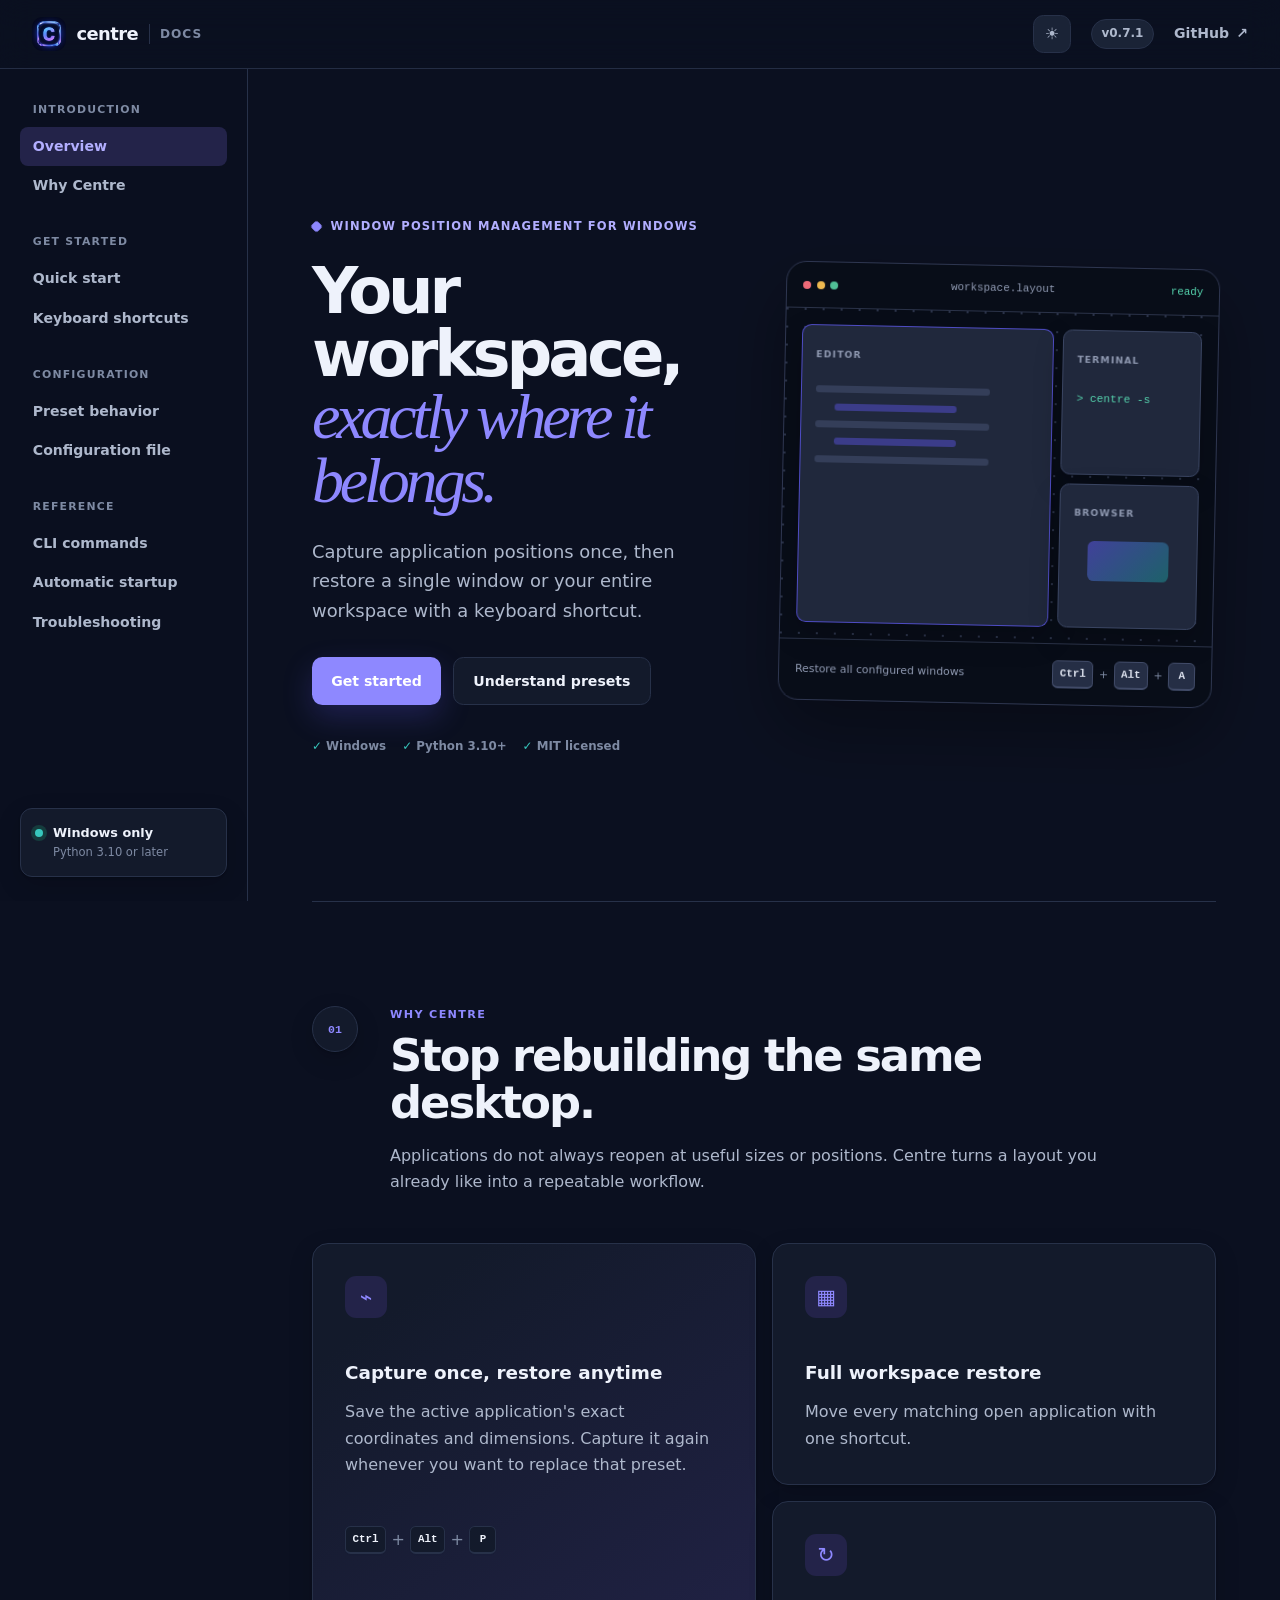
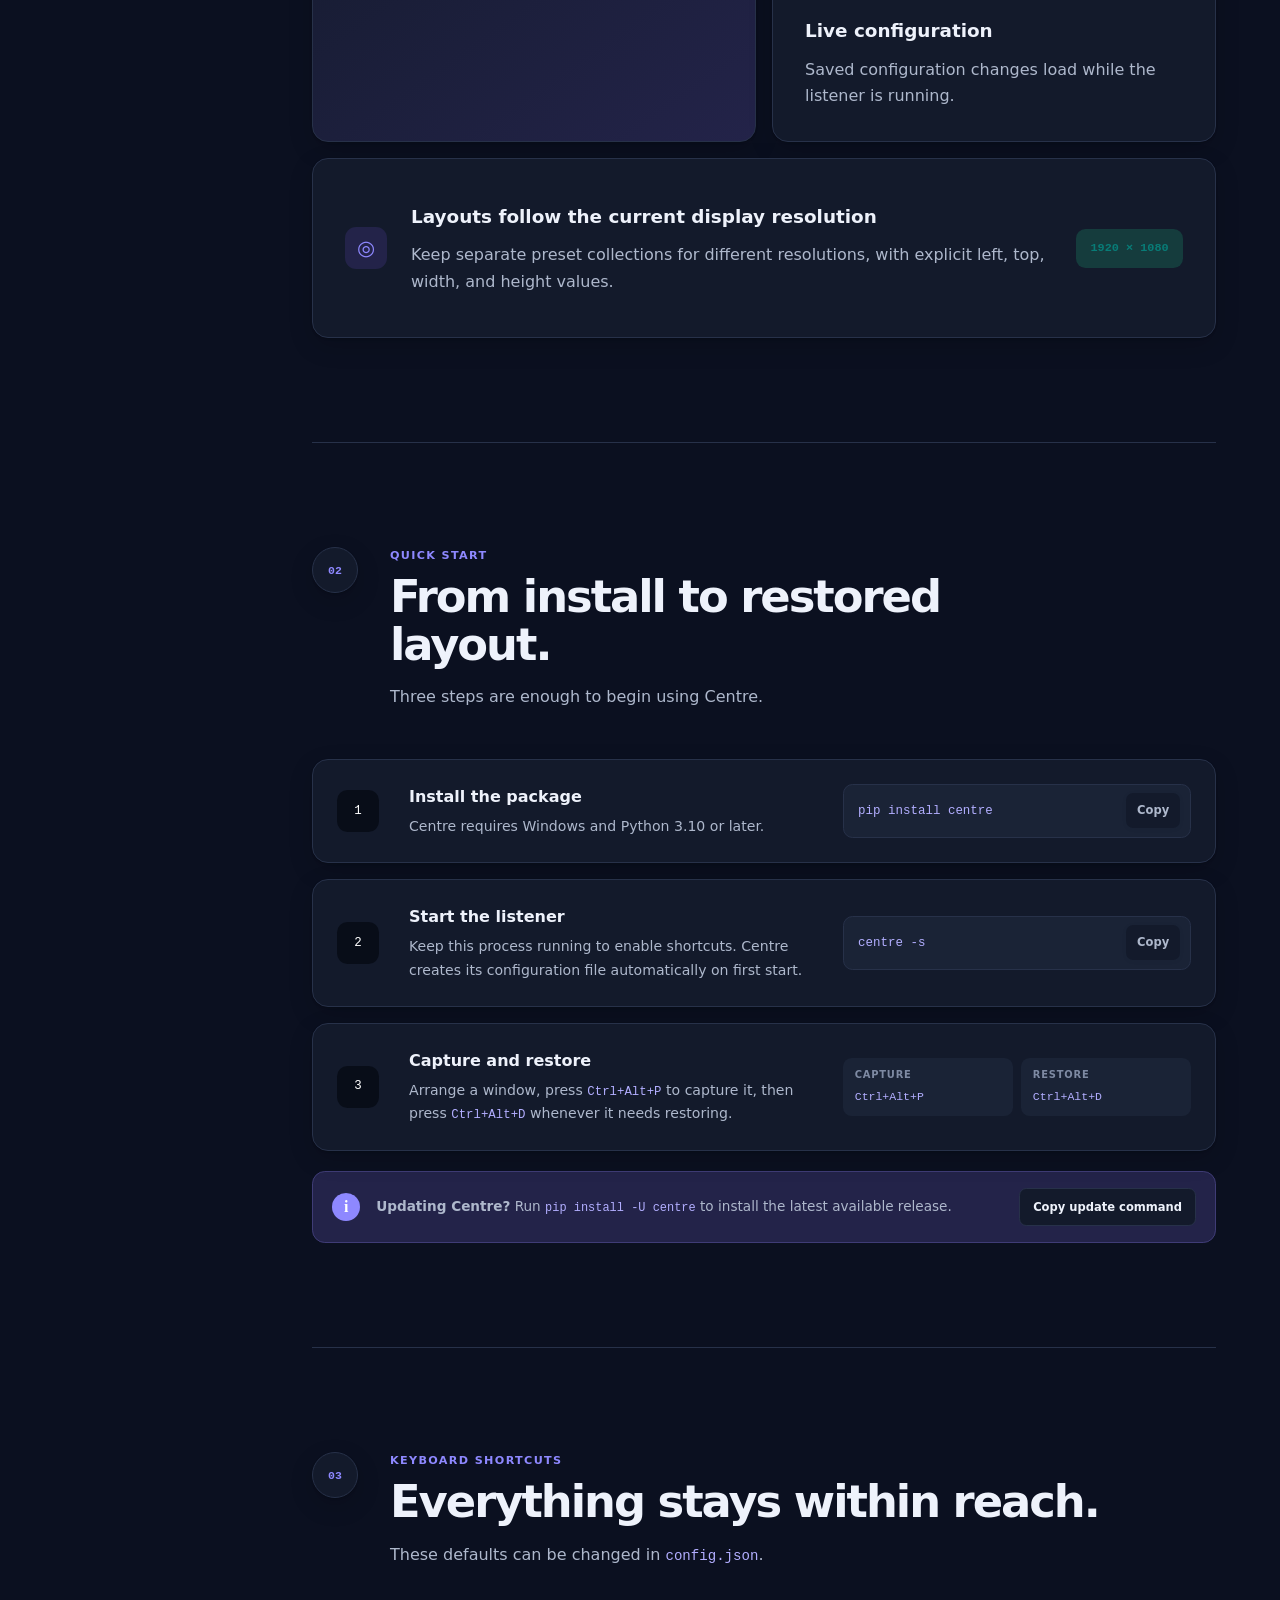
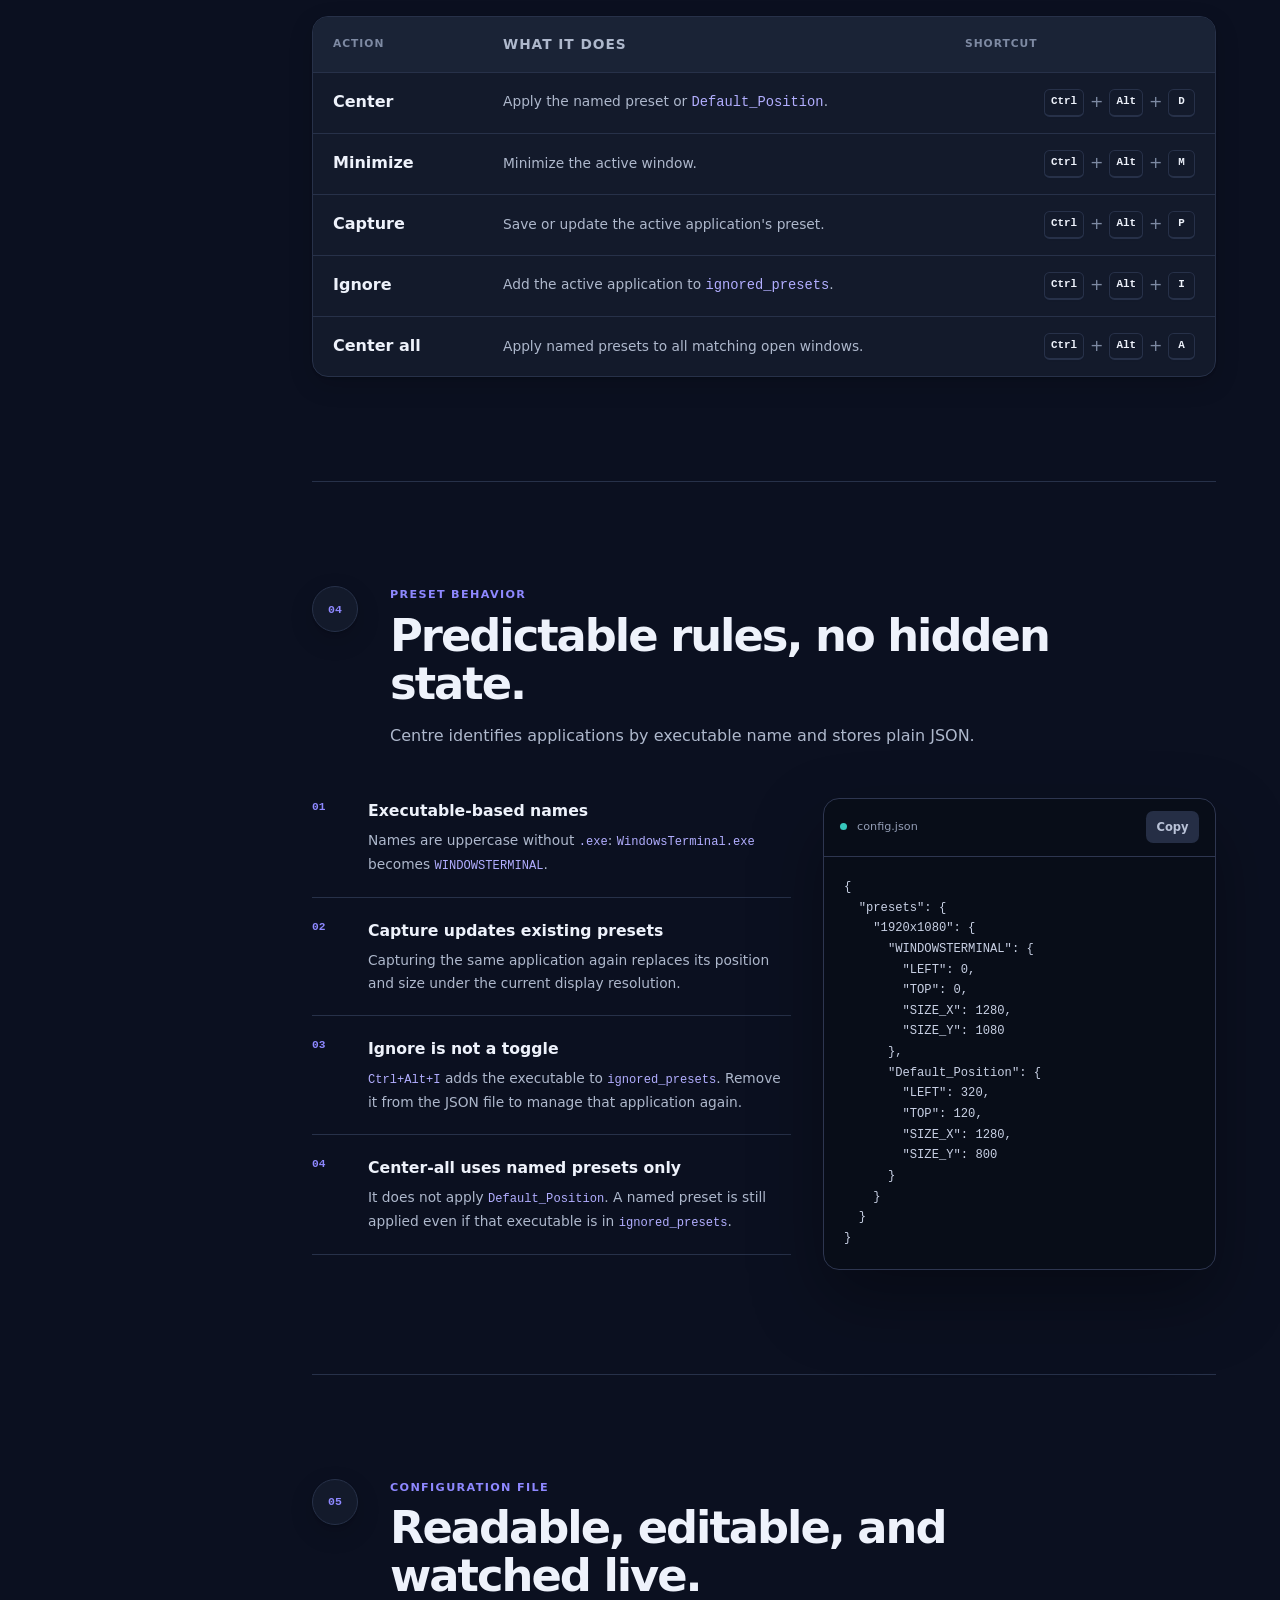
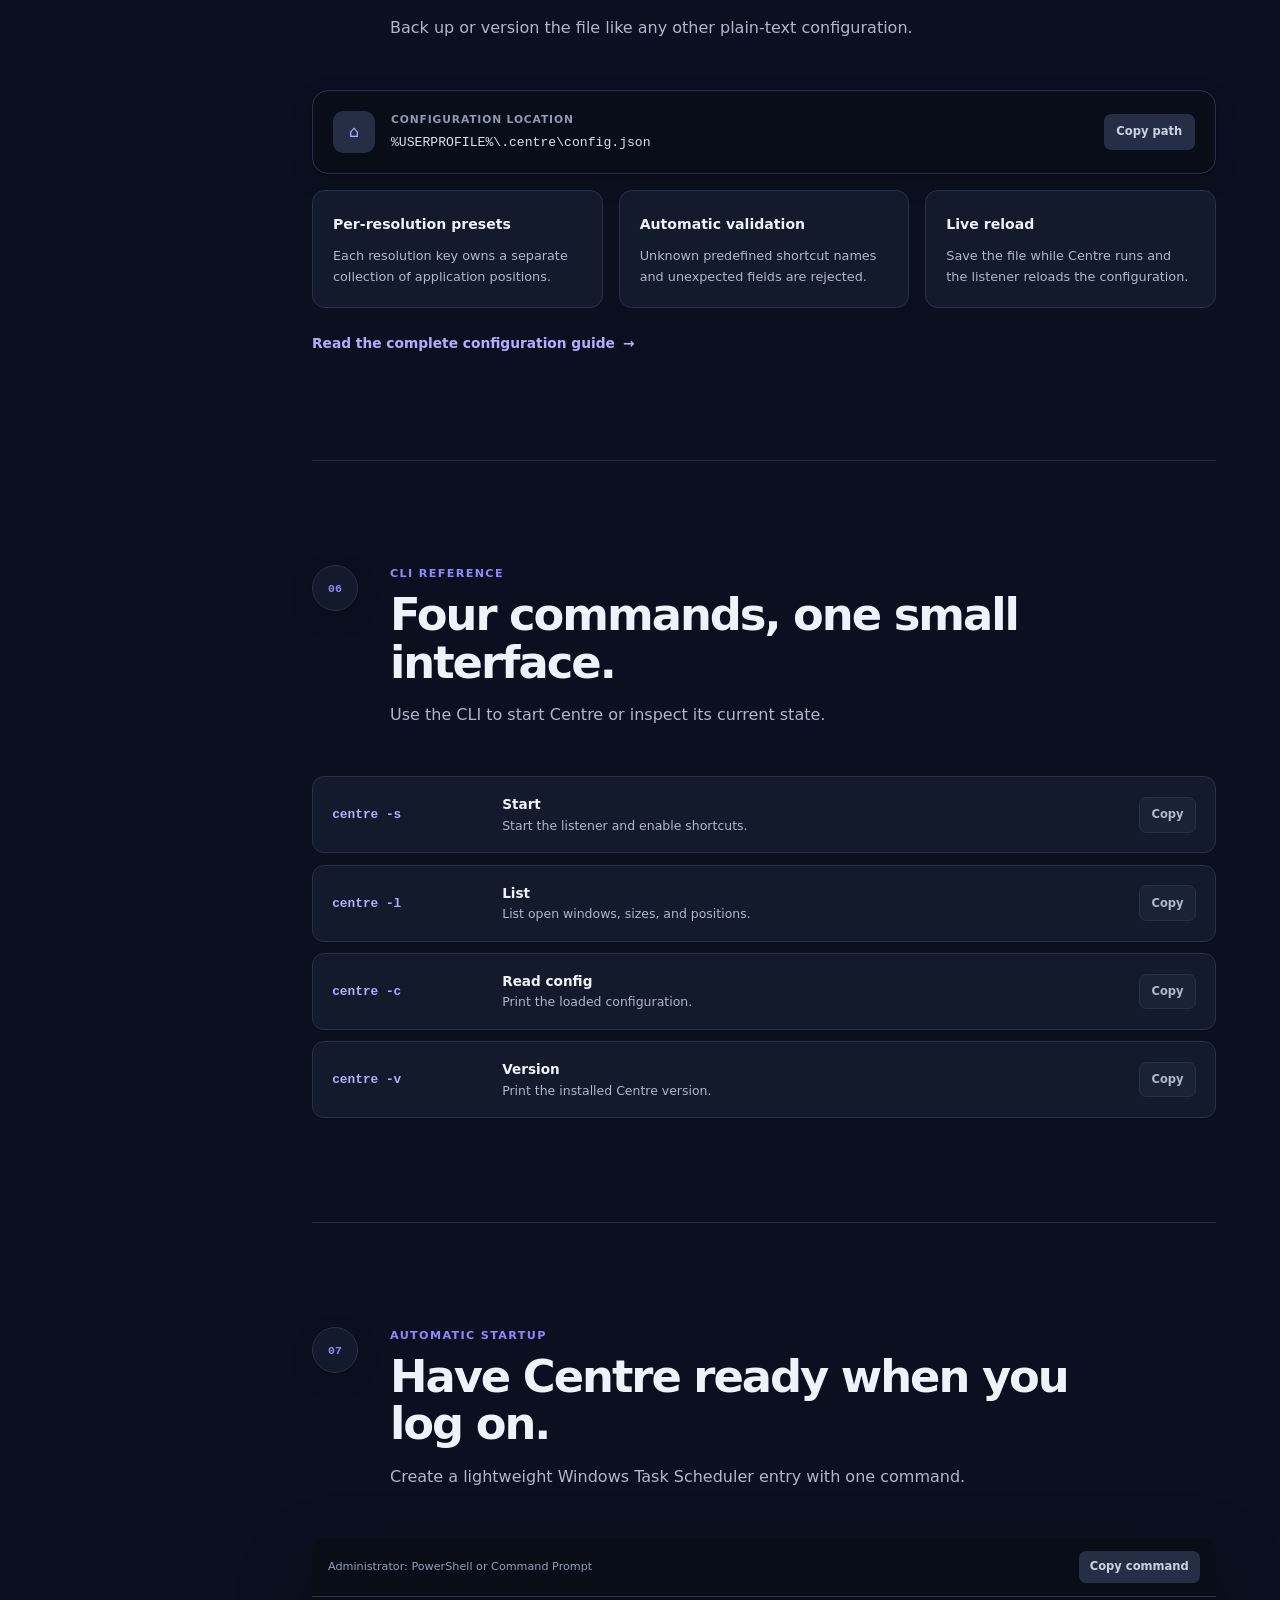
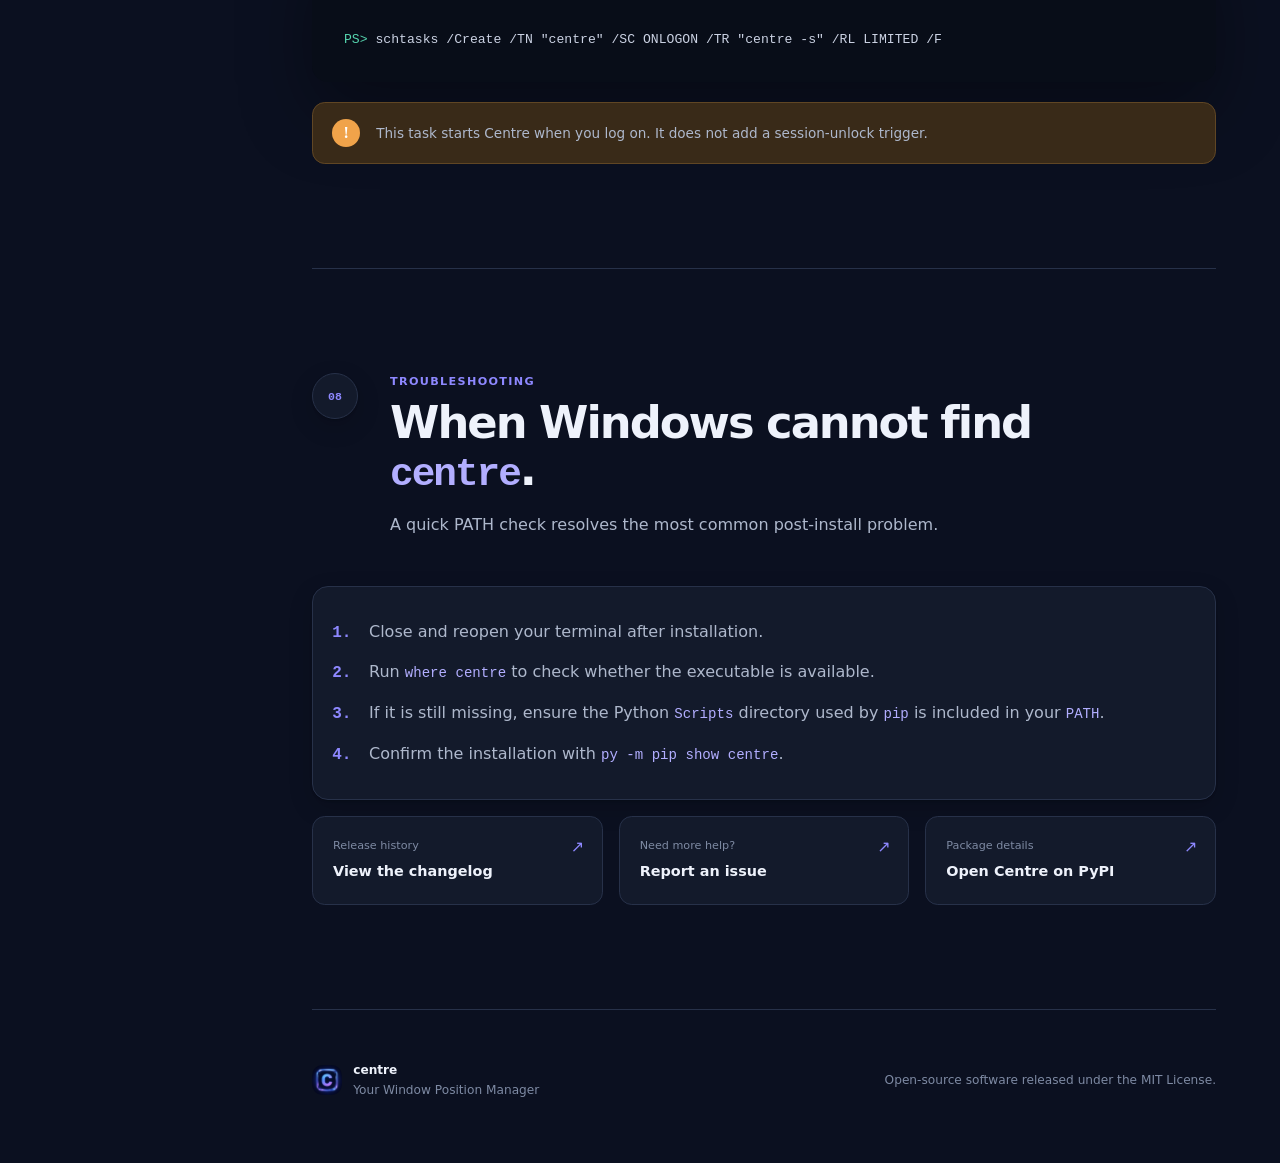
==== docs/index.html @ 183303e0 "Add GitHub Pages documentation site" ====
<!DOCTYPE html>
<html lang="en" data-theme="dark">
<head>
    <meta charset="UTF-8">
    <meta name="viewport" content="width=device-width, initial-scale=1.0">
    <meta
            name="description"
            content="Documentation for Centre, a keyboard-driven window position manager for Windows."
    >
    <title>Centre Docs — Window layouts without the busywork</title>
    <script>
        try {
            if (localStorage.getItem("centre-theme") === "light") {
                document.documentElement.dataset.theme = "light";
            }
        } catch (error) {
            // Local storage may be unavailable in privacy-restricted contexts.
        }
    </script>
    <link rel="icon" href="./assets/centre-icon.png">
    <link rel="stylesheet" href="./styles.css">
</head>

<body>
<a class="skip-link" href="#main-content">Skip to content</a>
<div class="reading-progress" aria-hidden="true"><span></span></div>

<header class="topbar">
    <div class="topbar-inner">
        <button
                class="menu-button"
                type="button"
                aria-label="Open documentation navigation"
                aria-controls="site-navigation"
                aria-expanded="false"
        >
            <span></span>
            <span></span>
            <span></span>
        </button>

        <a class="brand" href="#overview" aria-label="Centre documentation home">
            <img src="./assets/centre-icon.png" alt="" width="34" height="34">
            <span>centre</span>
            <small>docs</small>
        </a>

        <div class="topbar-actions">
            <button
                    class="theme-toggle"
                    type="button"
                    aria-label="Switch to light theme"
                    title="Switch to light theme"
            >
                <span class="theme-icon-light" aria-hidden="true">☀</span>
                <span class="theme-icon-dark" aria-hidden="true">☾</span>
            </button>
            <span class="version-pill">v0.7.1</span>
            <a
                    class="github-link"
                    href="https://github.com/JackScott7/centre"
                    target="_blank"
                    rel="noopener noreferrer"
            >
                GitHub
                <span aria-hidden="true">↗</span>
            </a>
        </div>
    </div>
</header>

<div class="page-shell">
    <aside id="site-navigation" class="sidebar" aria-label="Documentation navigation">
        <nav>
            <div class="nav-group">
                <p>Introduction</p>
                <a class="nav-link is-active" href="#overview">Overview</a>
                <a class="nav-link" href="#why-centre">Why Centre</a>
            </div>

            <div class="nav-group">
                <p>Get started</p>
                <a class="nav-link" href="#quick-start">Quick start</a>
                <a class="nav-link" href="#shortcuts">Keyboard shortcuts</a>
            </div>

            <div class="nav-group">
                <p>Configuration</p>
                <a class="nav-link" href="#presets">Preset behavior</a>
                <a class="nav-link" href="#configuration">Configuration file</a>
            </div>

            <div class="nav-group">
                <p>Reference</p>
                <a class="nav-link" href="#cli">CLI commands</a>
                <a class="nav-link" href="#automatic-startup">Automatic startup</a>
                <a class="nav-link" href="#troubleshooting">Troubleshooting</a>
            </div>
        </nav>

        <div class="sidebar-card">
            <span class="status-dot" aria-hidden="true"></span>
            <div>
                <strong>Windows only</strong>
                <span>Python 3.10 or later</span>
            </div>
        </div>
    </aside>

    <div class="nav-scrim" aria-hidden="true"></div>

    <main id="main-content" class="content">
        <section id="overview" class="hero observed-section">
            <div class="hero-copy">
                <div class="hero-label">
                    <span aria-hidden="true"></span>
                    Window position management for Windows
                </div>

                <h1>Your workspace,<br><em>exactly where it belongs.</em></h1>

                <p class="hero-lead">
                    Capture application positions once, then restore a single window
                    or your entire workspace with a keyboard shortcut.
                </p>

                <div class="hero-actions">
                    <a class="primary-button" href="#quick-start">Get started</a>
                    <a class="secondary-button" href="#presets">Understand presets</a>
                </div>

                <ul class="hero-facts" aria-label="Centre requirements and license">
                    <li><span>✓</span> Windows</li>
                    <li><span>✓</span> Python 3.10+</li>
                    <li><span>✓</span> MIT licensed</li>
                </ul>
            </div>

            <div class="workspace-demo" aria-label="Example Centre workflow">
                <div class="demo-toolbar">
                    <div class="window-controls" aria-hidden="true">
                        <span></span><span></span><span></span>
                    </div>
                    <span>workspace.layout</span>
                    <span class="demo-status">ready</span>
                </div>

                <div class="demo-canvas">
                    <div class="demo-window demo-editor">
                        <span>EDITOR</span>
                        <div class="code-lines" aria-hidden="true">
                            <i></i><i></i><i></i><i></i><i></i>
                        </div>
                    </div>
                    <div class="demo-window demo-terminal">
                        <span>TERMINAL</span>
                        <code>&gt; centre -s</code>
                    </div>
                    <div class="demo-window demo-browser">
                        <span>BROWSER</span>
                        <div class="browser-shape" aria-hidden="true"></div>
                    </div>
                </div>

                <div class="demo-command">
                    <span>Restore all configured windows</span>
                    <kbd>Ctrl</kbd><b>+</b><kbd>Alt</kbd><b>+</b><kbd>A</kbd>
                </div>
            </div>
        </section>

        <section id="why-centre" class="doc-section observed-section">
            <div class="section-intro">
                <span class="section-number">01</span>
                <div>
                    <p class="kicker">Why Centre</p>
                    <h2>Stop rebuilding the same desktop.</h2>
                    <p>
                        Applications do not always reopen at useful sizes or positions.
                        Centre turns a layout you already like into a repeatable workflow.
                    </p>
                </div>
            </div>

            <div class="feature-bento">
                <article class="feature-card feature-card-large">
                    <span class="feature-icon">⌁</span>
                    <h3>Capture once, restore anytime</h3>
                    <p>
                        Save the active application's exact coordinates and dimensions.
                        Capture it again whenever you want to replace that preset.
                    </p>
                    <div class="mini-shortcut"><kbd>Ctrl</kbd><b>+</b><kbd>Alt</kbd><b>+</b><kbd>P</kbd></div>
                </article>

                <article class="feature-card">
                    <span class="feature-icon">▦</span>
                    <h3>Full workspace restore</h3>
                    <p>Move every matching open application with one shortcut.</p>
                </article>

                <article class="feature-card">
                    <span class="feature-icon">↻</span>
                    <h3>Live configuration</h3>
                    <p>Saved configuration changes load while the listener is running.</p>
                </article>

                <article class="feature-card feature-card-wide">
                    <span class="feature-icon">◎</span>
                    <div>
                        <h3>Layouts follow the current display resolution</h3>
                        <p>
                            Keep separate preset collections for different resolutions,
                            with explicit left, top, width, and height values.
                        </p>
                    </div>
                    <span class="resolution-chip">1920 × 1080</span>
                </article>
            </div>
        </section>

        <section id="quick-start" class="doc-section observed-section">
            <div class="section-intro">
                <span class="section-number">02</span>
                <div>
                    <p class="kicker">Quick start</p>
                    <h2>From install to restored layout.</h2>
                    <p>Three steps are enough to begin using Centre.</p>
                </div>
            </div>

            <div class="step-list">
                <article class="step-card">
                    <span class="step-index">1</span>
                    <div class="step-content">
                        <h3>Install the package</h3>
                        <p>Centre requires Windows and Python 3.10 or later.</p>
                    </div>
                    <div class="command-box">
                        <code>pip install centre</code>
                        <button type="button" data-copy="pip install centre" aria-label="Copy install command">Copy
                        </button>
                    </div>
                </article>

                <article class="step-card">
                    <span class="step-index">2</span>
                    <div class="step-content">
                        <h3>Start the listener</h3>
                        <p>
                            Keep this process running to enable shortcuts. Centre creates
                            its configuration file automatically on first start.
                        </p>
                    </div>
                    <div class="command-box">
                        <code>centre -s</code>
                        <button type="button" data-copy="centre -s" aria-label="Copy listener command">Copy</button>
                    </div>
                </article>

                <article class="step-card">
                    <span class="step-index">3</span>
                    <div class="step-content">
                        <h3>Capture and restore</h3>
                        <p>
                            Arrange a window, press <code>Ctrl+Alt+P</code> to capture it,
                            then press <code>Ctrl+Alt+D</code> whenever it needs restoring.
                        </p>
                    </div>
                    <div class="shortcut-pair">
                        <span><strong>Capture</strong><code>Ctrl+Alt+P</code></span>
                        <span><strong>Restore</strong><code>Ctrl+Alt+D</code></span>
                    </div>
                </article>
            </div>

            <aside class="note note-info">
                <span class="note-mark">i</span>
                <p>
                    <strong>Updating Centre?</strong> Run <code>pip install -U centre</code>
                    to install the latest available release.
                </p>
                <button type="button" data-copy="pip install -U centre">Copy update command</button>
            </aside>
        </section>

        <section id="shortcuts" class="doc-section observed-section">
            <div class="section-intro">
                <span class="section-number">03</span>
                <div>
                    <p class="kicker">Keyboard shortcuts</p>
                    <h2>Everything stays within reach.</h2>
                    <p>These defaults can be changed in <code>config.json</code>.</p>
                </div>
            </div>

            <div class="shortcut-table" role="table" aria-label="Default keyboard shortcuts">
                <div class="shortcut-row shortcut-heading" role="row">
                    <span role="columnheader">Action</span>
                    <span role="columnheader">What it does</span>
                    <span role="columnheader">Shortcut</span>
                </div>
                <div class="shortcut-row" role="row">
                    <strong role="cell">Center</strong>
                    <span role="cell">Apply the named preset or <code>Default_Position</code>.</span>
                    <span class="keys" role="cell"><kbd>Ctrl</kbd><b>+</b><kbd>Alt</kbd><b>+</b><kbd>D</kbd></span>
                </div>
                <div class="shortcut-row" role="row">
                    <strong role="cell">Minimize</strong>
                    <span role="cell">Minimize the active window.</span>
                    <span class="keys" role="cell"><kbd>Ctrl</kbd><b>+</b><kbd>Alt</kbd><b>+</b><kbd>M</kbd></span>
                </div>
                <div class="shortcut-row" role="row">
                    <strong role="cell">Capture</strong>
                    <span role="cell">Save or update the active application's preset.</span>
                    <span class="keys" role="cell"><kbd>Ctrl</kbd><b>+</b><kbd>Alt</kbd><b>+</b><kbd>P</kbd></span>
                </div>
                <div class="shortcut-row" role="row">
                    <strong role="cell">Ignore</strong>
                    <span role="cell">Add the active application to <code>ignored_presets</code>.</span>
                    <span class="keys" role="cell"><kbd>Ctrl</kbd><b>+</b><kbd>Alt</kbd><b>+</b><kbd>I</kbd></span>
                </div>
                <div class="shortcut-row" role="row">
                    <strong role="cell">Center all</strong>
                    <span role="cell">Apply named presets to all matching open windows.</span>
                    <span class="keys" role="cell"><kbd>Ctrl</kbd><b>+</b><kbd>Alt</kbd><b>+</b><kbd>A</kbd></span>
                </div>
            </div>
        </section>

        <section id="presets" class="doc-section observed-section">
            <div class="section-intro">
                <span class="section-number">04</span>
                <div>
                    <p class="kicker">Preset behavior</p>
                    <h2>Predictable rules, no hidden state.</h2>
                    <p>Centre identifies applications by executable name and stores plain JSON.</p>
                </div>
            </div>

            <div class="rules-layout">
                <div class="rules-list">
                    <article>
                        <span>01</span>
                        <div>
                            <h3>Executable-based names</h3>
                            <p>
                                Names are uppercase without <code>.exe</code>:
                                <code>WindowsTerminal.exe</code> becomes <code>WINDOWSTERMINAL</code>.
                            </p>
                        </div>
                    </article>
                    <article>
                        <span>02</span>
                        <div>
                            <h3>Capture updates existing presets</h3>
                            <p>
                                Capturing the same application again replaces its position and
                                size under the current display resolution.
                            </p>
                        </div>
                    </article>
                    <article>
                        <span>03</span>
                        <div>
                            <h3>Ignore is not a toggle</h3>
                            <p>
                                <code>Ctrl+Alt+I</code> adds the executable to
                                <code>ignored_presets</code>. Remove it from the JSON file to
                                manage that application again.
                            </p>
                        </div>
                    </article>
                    <article>
                        <span>04</span>
                        <div>
                            <h3>Center-all uses named presets only</h3>
                            <p>
                                It does not apply <code>Default_Position</code>. A named preset
                                is still applied even if that executable is in
                                <code>ignored_presets</code>.
                            </p>
                        </div>
                    </article>
                </div>

                <aside class="code-card">
                    <div class="code-card-header">
                        <span><i></i> config.json</span>
                        <button type="button" data-copy-target="#config-example">Copy</button>
                    </div>
                    <pre id="config-example"><code>{
  "presets": {
    "1920x1080": {
      "WINDOWSTERMINAL": {
        "LEFT": 0,
        "TOP": 0,
        "SIZE_X": 1280,
        "SIZE_Y": 1080
      },
      "Default_Position": {
        "LEFT": 320,
        "TOP": 120,
        "SIZE_X": 1280,
        "SIZE_Y": 800
      }
    }
  }
}</code></pre>
                </aside>
            </div>
        </section>

        <section id="configuration" class="doc-section observed-section">
            <div class="section-intro">
                <span class="section-number">05</span>
                <div>
                    <p class="kicker">Configuration file</p>
                    <h2>Readable, editable, and watched live.</h2>
                    <p>Back up or version the file like any other plain-text configuration.</p>
                </div>
            </div>

            <div class="location-card">
                <div>
                    <span class="location-icon" aria-hidden="true">⌂</span>
                    <div>
                        <small>Configuration location</small>
                        <code>%USERPROFILE%\.centre\config.json</code>
                    </div>
                </div>
                <button
                        type="button"
                        data-copy="%USERPROFILE%\.centre\config.json"
                        aria-label="Copy configuration path"
                >
                    Copy path
                </button>
            </div>

            <div class="configuration-grid">
                <article>
                    <strong>Per-resolution presets</strong>
                    <p>Each resolution key owns a separate collection of application positions.</p>
                </article>
                <article>
                    <strong>Automatic validation</strong>
                    <p>Unknown predefined shortcut names and unexpected fields are rejected.</p>
                </article>
                <article>
                    <strong>Live reload</strong>
                    <p>Save the file while Centre runs and the listener reloads the configuration.</p>
                </article>
            </div>

            <a
                    class="inline-link"
                    href="https://github.com/JackScott7/centre#window-configuration-configjson"
                    target="_blank"
                    rel="noopener noreferrer"
            >
                Read the complete configuration guide <span aria-hidden="true">→</span>
            </a>
        </section>

        <section id="cli" class="doc-section observed-section">
            <div class="section-intro">
                <span class="section-number">06</span>
                <div>
                    <p class="kicker">CLI reference</p>
                    <h2>Four commands, one small interface.</h2>
                    <p>Use the CLI to start Centre or inspect its current state.</p>
                </div>
            </div>

            <div class="cli-list">
                <article>
                    <code>centre -s</code>
                    <div><strong>Start</strong><span>Start the listener and enable shortcuts.</span></div>
                    <button type="button" data-copy="centre -s">Copy</button>
                </article>
                <article>
                    <code>centre -l</code>
                    <div><strong>List</strong><span>List open windows, sizes, and positions.</span></div>
                    <button type="button" data-copy="centre -l">Copy</button>
                </article>
                <article>
                    <code>centre -c</code>
                    <div><strong>Read config</strong><span>Print the loaded configuration.</span></div>
                    <button type="button" data-copy="centre -c">Copy</button>
                </article>
                <article>
                    <code>centre -v</code>
                    <div><strong>Version</strong><span>Print the installed Centre version.</span></div>
                    <button type="button" data-copy="centre -v">Copy</button>
                </article>
            </div>
        </section>

        <section id="automatic-startup" class="doc-section observed-section">
            <div class="section-intro">
                <span class="section-number">07</span>
                <div>
                    <p class="kicker">Automatic startup</p>
                    <h2>Have Centre ready when you log on.</h2>
                    <p>Create a lightweight Windows Task Scheduler entry with one command.</p>
                </div>
            </div>

            <div class="terminal-card">
                <div class="terminal-bar">
                    <span>Administrator: PowerShell or Command Prompt</span>
                    <button
                            type="button"
                            data-copy="schtasks /Create /TN &quot;centre&quot; /SC ONLOGON /TR &quot;centre -s&quot; /RL LIMITED /F"
                    >
                        Copy command
                    </button>
                </div>
                <code><span>PS&gt;</span> schtasks /Create /TN "centre" /SC ONLOGON /TR "centre -s" /RL LIMITED
                    /F</code>
            </div>

            <aside class="note note-warning">
                <span class="note-mark">!</span>
                <p>
                    This task starts Centre when you log on. It does not add a
                    session-unlock trigger.
                </p>
            </aside>
        </section>

        <section id="troubleshooting" class="doc-section observed-section">
            <div class="section-intro">
                <span class="section-number">08</span>
                <div>
                    <p class="kicker">Troubleshooting</p>
                    <h2>When Windows cannot find <code>centre</code>.</h2>
                    <p>A quick PATH check resolves the most common post-install problem.</p>
                </div>
            </div>

            <div class="troubleshooting-card">
                <ol>
                    <li>Close and reopen your terminal after installation.</li>
                    <li>Run <code>where centre</code> to check whether the executable is available.</li>
                    <li>
                        If it is still missing, ensure the Python <code>Scripts</code>
                        directory used by <code>pip</code> is included in your <code>PATH</code>.
                    </li>
                    <li>Confirm the installation with <code>py -m pip show centre</code>.</li>
                </ol>
            </div>

            <div class="resource-grid">
                <a href="https://github.com/JackScott7/centre/blob/main/CHANGELOG.md" target="_blank"
                   rel="noopener noreferrer">
                    <span>Release history</span>
                    <strong>View the changelog</strong>
                    <i aria-hidden="true">↗</i>
                </a>
                <a href="https://github.com/JackScott7/centre/issues" target="_blank" rel="noopener noreferrer">
                    <span>Need more help?</span>
                    <strong>Report an issue</strong>
                    <i aria-hidden="true">↗</i>
                </a>
                <a href="https://pypi.org/project/centre/" target="_blank" rel="noopener noreferrer">
                    <span>Package details</span>
                    <strong>Open Centre on PyPI</strong>
                    <i aria-hidden="true">↗</i>
                </a>
            </div>
        </section>

        <footer class="footer">
            <div class="footer-brand">
                <img src="./assets/centre-icon.png" alt="" width="30" height="30">
                <div><strong>centre</strong><span>Your Window Position Manager</span></div>
            </div>
            <p>Open-source software released under the MIT License.</p>
        </footer>
    </main>
</div>

<div class="copy-toast" role="status" aria-live="polite">Copied to clipboard</div>
<script src="./script.js"></script>
</body>
</html>
---- docs/styles.css ----
:root {
    color-scheme: dark;
    --canvas: #0b1020;
    --surface: #131a2b;
    --surface-soft: #1a2336;
    --ink: #eef2fb;
    --ink-soft: #aeb8cc;
    --ink-faint: #7e8aa3;
    --line: #273149;
    --primary: #8e88ff;
    --primary-dark: #b2aeff;
    --primary-soft: #232349;
    --aqua: #37c7bd;
    --aqua-soft: #153c3d;
    --warning: #f0a34a;
    --warning-soft: #392a18;
    --navy: #080d18;
    --code: #080d18;
    --topbar-bg: rgba(11, 16, 32, 0.88);
    --topbar-border: rgba(39, 49, 73, 0.9);
    --sidebar-bg: rgba(11, 16, 32, 0.95);
    --feature-gradient-start: #131a2b;
    --info-border: #3f3c76;
    --warning-border: #604624;
    --shadow-sm: 0 1px 2px rgba(0, 0, 0, 0.18), 0 8px 24px rgba(0, 0, 0, 0.16);
    --shadow-lg: 0 30px 70px rgba(0, 0, 0, 0.34);
    --sidebar-width: 248px;
    --content-width: 1120px;
}

html[data-theme="light"] {
    color-scheme: light;
    --canvas: #f7f8fc;
    --surface: #ffffff;
    --surface-soft: #f0f2f9;
    --ink: #182033;
    --ink-soft: #59647a;
    --ink-faint: #8992a6;
    --line: #e2e6f0;
    --primary: #5b55e7;
    --primary-dark: #443dc4;
    --primary-soft: #ecebff;
    --aqua: #1aa7a1;
    --aqua-soft: #e2f8f5;
    --warning: #b8681b;
    --warning-soft: #fff3df;
    --navy: #12192a;
    --code: #161c2c;
    --topbar-bg: rgba(255, 255, 255, 0.88);
    --topbar-border: rgba(226, 230, 240, 0.9);
    --sidebar-bg: rgba(247, 248, 252, 0.94);
    --feature-gradient-start: #ffffff;
    --info-border: #d5d3ff;
    --warning-border: #f1d7ae;
    --shadow-sm: 0 1px 2px rgba(24, 32, 51, 0.05), 0 8px 24px rgba(24, 32, 51, 0.05);
    --shadow-lg: 0 30px 70px rgba(34, 42, 67, 0.15);
}

* {
    box-sizing: border-box;
}

html {
    scroll-behavior: smooth;
    scroll-padding-top: 7rem;
}

body {
    margin: 0;
    background: var(--canvas);
    color: var(--ink);
    font-family: Inter, ui-sans-serif, system-ui, -apple-system, BlinkMacSystemFont, "Segoe UI", sans-serif;
    line-height: 1.65;
}

body.nav-open {
    overflow: hidden;
}

a {
    color: inherit;
}

button,
input,
textarea,
select {
    font: inherit;
}

button,
a {
    -webkit-tap-highlight-color: transparent;
}

code,
pre,
kbd {
    font-family: "Cascadia Code", "SFMono-Regular", Consolas, monospace;
}

.skip-link {
    position: fixed;
    top: 0.75rem;
    left: 0.75rem;
    z-index: 100;
    padding: 0.7rem 1rem;
    border-radius: 0.5rem;
    background: var(--navy);
    color: white;
    transform: translateY(-150%);
}

.skip-link:focus {
    transform: translateY(0);
}

.reading-progress {
    position: fixed;
    inset: 0 0 auto;
    z-index: 90;
    height: 3px;
    background: transparent;
}

.reading-progress span {
    display: block;
    width: 0;
    height: 100%;
    background: linear-gradient(90deg, var(--primary), var(--aqua));
}

.topbar {
    position: sticky;
    top: 0;
    z-index: 50;
    border-bottom: 1px solid var(--topbar-border);
    background: var(--topbar-bg);
    backdrop-filter: blur(16px);
}

.topbar-inner {
    display: flex;
    align-items: center;
    justify-content: space-between;
    min-height: 68px;
    max-width: 1540px;
    margin: 0 auto;
    padding: 0 2rem;
}

.brand {
    display: flex;
    align-items: center;
    gap: 0.65rem;
    color: var(--ink);
    text-decoration: none;
}

.brand img,
.footer-brand img {
    border-radius: 0.65rem;
}

.brand span {
    font-size: 1.12rem;
    font-weight: 800;
    letter-spacing: -0.03em;
}

.brand small {
    padding-left: 0.65rem;
    border-left: 1px solid var(--line);
    color: var(--ink-faint);
    font-size: 0.76rem;
    font-weight: 700;
    letter-spacing: 0.08em;
    text-transform: uppercase;
}

.topbar-actions {
    display: flex;
    align-items: center;
    gap: 1.25rem;
}

.theme-toggle {
    display: grid;
    place-items: center;
    width: 38px;
    height: 38px;
    padding: 0;
    border: 1px solid var(--line);
    border-radius: 0.65rem;
    background: var(--surface-soft);
    color: var(--ink-soft);
    font-size: 1rem;
    cursor: pointer;
    transition: border-color 150ms ease, color 150ms ease, transform 150ms ease;
}

.theme-toggle:hover {
    border-color: var(--primary);
    color: var(--primary);
    transform: rotate(8deg);
}

.theme-icon-dark {
    display: none;
}

html[data-theme="light"] .theme-icon-light {
    display: none;
}

html[data-theme="light"] .theme-icon-dark {
    display: inline;
}

.version-pill {
    padding: 0.25rem 0.6rem;
    border: 1px solid var(--line);
    border-radius: 99px;
    background: var(--surface-soft);
    color: var(--ink-soft);
    font-size: 0.75rem;
    font-weight: 700;
}

.github-link {
    display: inline-flex;
    align-items: center;
    gap: 0.45rem;
    color: var(--ink-soft);
    font-size: 0.88rem;
    font-weight: 700;
    text-decoration: none;
}

.github-link:hover {
    color: var(--primary);
}

.menu-button {
    display: none;
    width: 42px;
    height: 42px;
    padding: 0.6rem;
    border: 1px solid var(--line);
    border-radius: 0.65rem;
    background: var(--surface);
    cursor: pointer;
}

.menu-button span {
    display: block;
    height: 2px;
    margin: 4px 0;
    border-radius: 2px;
    background: var(--ink);
}

.page-shell {
    display: grid;
    grid-template-columns: var(--sidebar-width) minmax(0, 1fr);
    max-width: 1540px;
    margin: 0 auto;
}

.sidebar {
    position: sticky;
    top: 68px;
    display: flex;
    flex-direction: column;
    justify-content: space-between;
    height: calc(100vh - 68px);
    padding: 2rem 1.25rem 1.5rem;
    border-right: 1px solid var(--line);
    background: var(--sidebar-bg);
    overflow-y: auto;
}

.nav-group + .nav-group {
    margin-top: 1.75rem;
}

.nav-group p {
    margin: 0 0 0.5rem 0.8rem;
    color: var(--ink-faint);
    font-size: 0.68rem;
    font-weight: 800;
    letter-spacing: 0.11em;
    text-transform: uppercase;
}

.nav-link {
    display: block;
    padding: 0.5rem 0.8rem;
    border-radius: 0.5rem;
    color: var(--ink-soft);
    font-size: 0.88rem;
    font-weight: 600;
    text-decoration: none;
    transition: background 150ms ease, color 150ms ease, transform 150ms ease;
}

.nav-link:hover {
    color: var(--ink);
    transform: translateX(2px);
}

.nav-link.is-active {
    background: var(--primary-soft);
    color: var(--primary-dark);
}

.sidebar-card {
    display: flex;
    align-items: flex-start;
    gap: 0.65rem;
    padding: 0.85rem;
    border: 1px solid var(--line);
    border-radius: 0.75rem;
    background: var(--surface);
    box-shadow: var(--shadow-sm);
}

.status-dot {
    width: 8px;
    height: 8px;
    margin-top: 0.45rem;
    border-radius: 50%;
    background: var(--aqua);
    box-shadow: 0 0 0 4px var(--aqua-soft);
}

.sidebar-card strong,
.sidebar-card span {
    display: block;
}

.sidebar-card strong {
    font-size: 0.8rem;
}

.sidebar-card span {
    color: var(--ink-faint);
    font-size: 0.72rem;
}

.nav-scrim {
    display: none;
}

.content {
    min-width: 0;
    padding: 0 clamp(1.5rem, 5vw, 5rem);
}

.hero,
.doc-section,
.footer {
    width: 100%;
    max-width: var(--content-width);
    margin: 0 auto;
}

.hero {
    display: grid;
    grid-template-columns: minmax(0, 0.95fr) minmax(420px, 1.05fr);
    align-items: center;
    gap: clamp(3rem, 6vw, 6rem);
    min-height: calc(100vh - 68px);
    padding: 6rem 0;
}

.hero-label {
    display: inline-flex;
    align-items: center;
    gap: 0.6rem;
    color: var(--primary-dark);
    font-size: 0.72rem;
    font-weight: 800;
    letter-spacing: 0.1em;
    text-transform: uppercase;
}

.hero-label span {
    width: 9px;
    height: 9px;
    border-radius: 3px;
    background: var(--primary);
    transform: rotate(45deg);
}

.hero h1 {
    margin: 1.25rem 0 1.5rem;
    font-size: clamp(3rem, 5vw, 5.2rem);
    line-height: 0.98;
    letter-spacing: -0.065em;
}

.hero h1 em {
    color: var(--primary);
    font-family: Georgia, "Times New Roman", serif;
    font-weight: 500;
}

.hero-lead {
    max-width: 610px;
    margin: 0;
    color: var(--ink-soft);
    font-size: 1.12rem;
}

.hero-actions {
    display: flex;
    flex-wrap: wrap;
    gap: 0.75rem;
    margin-top: 2rem;
}

.primary-button,
.secondary-button {
    display: inline-flex;
    align-items: center;
    justify-content: center;
    min-height: 46px;
    padding: 0.7rem 1.2rem;
    border-radius: 0.65rem;
    font-size: 0.88rem;
    font-weight: 800;
    text-decoration: none;
    transition: transform 150ms ease, box-shadow 150ms ease, background 150ms ease;
}

.primary-button {
    background: var(--primary);
    color: white;
    box-shadow: 0 12px 30px rgba(91, 85, 231, 0.24);
}

.secondary-button {
    border: 1px solid var(--line);
    background: var(--surface);
    color: var(--ink);
}

.primary-button:hover,
.secondary-button:hover {
    transform: translateY(-2px);
}

.hero-facts {
    display: flex;
    flex-wrap: wrap;
    gap: 1rem;
    margin: 2rem 0 0;
    padding: 0;
    color: var(--ink-faint);
    font-size: 0.74rem;
    font-weight: 700;
    list-style: none;
}

.hero-facts span {
    color: var(--aqua);
}

.workspace-demo {
    overflow: hidden;
    border: 1px solid #2e3650;
    border-radius: 1.25rem;
    background: var(--navy);
    color: white;
    box-shadow: var(--shadow-lg);
    transform: rotate(1.2deg);
}

.demo-toolbar {
    display: grid;
    grid-template-columns: 1fr auto 1fr;
    align-items: center;
    padding: 0.85rem 1rem;
    border-bottom: 1px solid #2b3349;
    color: #8f99b1;
    font-family: "Cascadia Code", Consolas, monospace;
    font-size: 0.68rem;
}

.window-controls {
    display: flex;
    gap: 0.35rem;
}

.window-controls span {
    width: 8px;
    height: 8px;
    border-radius: 50%;
    background: #424c67;
}

.window-controls span:first-child {
    background: #ee6a78;
}

.window-controls span:nth-child(2) {
    background: #edb84f;
}

.window-controls span:last-child {
    background: #50bf96;
}

.demo-status {
    justify-self: end;
    color: #55d4ae;
}

.demo-canvas {
    display: grid;
    grid-template-columns: 1.45fr 0.8fr;
    grid-template-rows: 1fr 1fr;
    gap: 0.55rem;
    min-height: 330px;
    padding: 1rem;
    background-image: radial-gradient(circle at 1px 1px, #2b3349 1px, transparent 0);
    background-size: 18px 18px;
}

.demo-window {
    padding: 0.85rem;
    border: 1px solid #3a4562;
    border-radius: 0.6rem;
    background: #20283c;
    box-shadow: 0 12px 30px rgba(0, 0, 0, 0.2);
}

.demo-window > span {
    color: #8f99b1;
    font-size: 0.58rem;
    font-weight: 800;
    letter-spacing: 0.12em;
}

.demo-editor {
    grid-row: 1 / 3;
    border-color: rgba(91, 85, 231, 0.8);
}

.code-lines {
    margin-top: 1.25rem;
}

.code-lines i {
    display: block;
    width: 78%;
    height: 7px;
    margin-top: 0.65rem;
    border-radius: 3px;
    background: #343e59;
}

.code-lines i:nth-child(2),
.code-lines i:nth-child(4) {
    width: 55%;
    margin-left: 1.2rem;
    background: rgba(91, 85, 231, 0.45);
}

.demo-terminal code {
    display: block;
    margin-top: 1.2rem;
    color: #55d4ae;
    font-size: 0.7rem;
}

.browser-shape {
    width: 74%;
    height: 40px;
    margin: 1rem auto;
    border-radius: 0.4rem;
    background: linear-gradient(135deg, rgba(91, 85, 231, 0.55), rgba(26, 167, 161, 0.45));
}

.demo-command {
    display: flex;
    align-items: center;
    gap: 0.35rem;
    padding: 1rem;
    border-top: 1px solid #2b3349;
    color: #8f99b1;
    font-size: 0.68rem;
}

.demo-command > span {
    margin-right: auto;
}

kbd {
    min-width: 27px;
    padding: 0.22rem 0.4rem;
    border: 1px solid var(--line);
    border-bottom-width: 2px;
    border-radius: 0.35rem;
    background: var(--surface);
    color: var(--ink);
    font-size: 0.68rem;
    font-weight: 800;
    text-align: center;
    box-shadow: 0 1px 1px rgba(24, 32, 51, 0.06);
}

.demo-command kbd {
    border-color: #414b68;
    background: #252e45;
    color: #dce1ed;
}

.demo-command b,
.mini-shortcut b,
.keys b {
    color: var(--ink-faint);
    font-weight: 400;
}

.doc-section {
    padding: 6.5rem 0;
    border-top: 1px solid var(--line);
}

.section-intro {
    display: grid;
    grid-template-columns: 54px minmax(0, 720px);
    gap: 1.5rem;
    margin-bottom: 3rem;
}

.section-number {
    display: flex;
    align-items: center;
    justify-content: center;
    width: 46px;
    height: 46px;
    border: 1px solid var(--line);
    border-radius: 50%;
    background: var(--surface);
    color: var(--primary);
    font-family: "Cascadia Code", Consolas, monospace;
    font-size: 0.72rem;
    font-weight: 800;
    box-shadow: var(--shadow-sm);
}

.kicker {
    margin: 0 0 0.45rem;
    color: var(--primary);
    font-size: 0.7rem;
    font-weight: 800;
    letter-spacing: 0.12em;
    text-transform: uppercase;
}

.section-intro h2 {
    margin: 0;
    font-size: clamp(2rem, 3.5vw, 3.25rem);
    line-height: 1.06;
    letter-spacing: -0.045em;
}

.section-intro > div > p:last-child {
    margin: 1rem 0 0;
    color: var(--ink-soft);
    font-size: 1rem;
}

.feature-bento {
    display: grid;
    grid-template-columns: repeat(2, minmax(0, 1fr));
    gap: 1rem;
}

.feature-card {
    min-height: 230px;
    padding: 2rem;
    border: 1px solid var(--line);
    border-radius: 1rem;
    background: var(--surface);
    box-shadow: var(--shadow-sm);
}

.feature-card-large {
    grid-row: span 2;
    min-height: 476px;
    background: linear-gradient(145deg, var(--feature-gradient-start) 15%, var(--primary-soft));
}

.feature-card-wide {
    grid-column: 1 / -1;
    display: flex;
    align-items: center;
    min-height: 180px;
}

.feature-icon {
    display: grid;
    place-items: center;
    width: 42px;
    height: 42px;
    margin-bottom: 2.5rem;
    border-radius: 0.7rem;
    background: var(--primary-soft);
    color: var(--primary);
    font-size: 1.3rem;
}

.feature-card h3 {
    margin: 0 0 0.65rem;
    font-size: 1.15rem;
}

.feature-card p {
    margin: 0;
    color: var(--ink-soft);
}

.feature-card-wide .feature-icon {
    flex: 0 0 auto;
    margin: 0 1.5rem 0 0;
}

.resolution-chip {
    flex: 0 0 auto;
    margin-left: auto;
    padding: 0.6rem 0.9rem;
    border-radius: 0.6rem;
    background: var(--aqua-soft);
    color: #087c77;
    font-family: "Cascadia Code", Consolas, monospace;
    font-size: 0.74rem;
    font-weight: 800;
}

.mini-shortcut {
    display: flex;
    align-items: center;
    gap: 0.35rem;
    margin-top: 3rem;
}

.step-list {
    display: grid;
    gap: 1rem;
}

.step-card {
    display: grid;
    grid-template-columns: 48px minmax(220px, 1fr) minmax(270px, 0.85fr);
    align-items: center;
    gap: 1.5rem;
    padding: 1.5rem;
    border: 1px solid var(--line);
    border-radius: 1rem;
    background: var(--surface);
    box-shadow: var(--shadow-sm);
}

.step-index {
    display: grid;
    place-items: center;
    width: 42px;
    height: 42px;
    border-radius: 0.65rem;
    background: var(--navy);
    color: white;
    font-family: "Cascadia Code", Consolas, monospace;
    font-size: 0.78rem;
}

.step-content h3 {
    margin: 0 0 0.3rem;
    font-size: 1rem;
}

.step-content p {
    margin: 0;
    color: var(--ink-soft);
    font-size: 0.88rem;
}

.step-content code,
.note code,
.rules-list code,
.troubleshooting-card code,
.section-intro code {
    color: var(--primary-dark);
    font-size: 0.88em;
}

.command-box {
    display: flex;
    align-items: center;
    min-width: 0;
    padding: 0.55rem 0.6rem 0.55rem 0.9rem;
    border: 1px solid var(--line);
    border-radius: 0.6rem;
    background: var(--surface-soft);
}

.command-box code {
    min-width: 0;
    margin-right: auto;
    overflow-x: auto;
    color: var(--primary-dark);
    font-size: 0.78rem;
    white-space: nowrap;
}

.command-box button,
.code-card-header button,
.cli-list button,
.location-card button,
.terminal-bar button,
.note button {
    flex: 0 0 auto;
    border: 0;
    border-radius: 0.45rem;
    background: var(--surface);
    color: var(--ink-soft);
    font-size: 0.72rem;
    font-weight: 800;
    cursor: pointer;
}

.command-box button {
    padding: 0.5rem 0.7rem;
    box-shadow: 0 1px 4px rgba(24, 32, 51, 0.08);
}

.command-box button:hover,
.code-card-header button:hover,
.cli-list button:hover,
.location-card button:hover,
.terminal-bar button:hover {
    color: var(--primary);
}

.shortcut-pair {
    display: grid;
    grid-template-columns: 1fr 1fr;
    gap: 0.5rem;
}

.shortcut-pair span {
    padding: 0.6rem 0.75rem;
    border-radius: 0.55rem;
    background: var(--surface-soft);
}

.shortcut-pair strong,
.shortcut-pair code {
    display: block;
}

.shortcut-pair strong {
    color: var(--ink-faint);
    font-size: 0.62rem;
    letter-spacing: 0.08em;
    text-transform: uppercase;
}

.shortcut-pair code {
    margin-top: 0.2rem;
    color: var(--primary-dark);
    font-size: 0.72rem;
}

.note {
    display: flex;
    align-items: center;
    gap: 1rem;
    margin-top: 1.25rem;
    padding: 1rem 1.2rem;
    border-radius: 0.8rem;
}

.note-info {
    border: 1px solid var(--info-border);
    background: var(--primary-soft);
}

.note-warning {
    border: 1px solid var(--warning-border);
    background: var(--warning-soft);
}

.note-mark {
    display: grid;
    place-items: center;
    flex: 0 0 auto;
    width: 28px;
    height: 28px;
    border-radius: 50%;
    background: var(--primary);
    color: white;
    font-family: Georgia, serif;
    font-weight: 800;
}

.note-warning .note-mark {
    background: var(--warning);
}

.note p {
    margin: 0;
    color: var(--ink-soft);
    font-size: 0.85rem;
}

.note button {
    margin-left: auto;
    padding: 0.55rem 0.8rem;
    border: 1px solid var(--line);
    background: var(--surface);
    color: var(--ink);
}

.shortcut-table {
    overflow: hidden;
    border: 1px solid var(--line);
    border-radius: 1rem;
    background: var(--surface);
    box-shadow: var(--shadow-sm);
}

.shortcut-row {
    display: grid;
    grid-template-columns: 150px minmax(250px, 1fr) 230px;
    align-items: center;
    gap: 1.25rem;
    padding: 1rem 1.25rem;
    border-bottom: 1px solid var(--line);
}

.shortcut-row:last-child {
    border-bottom: 0;
}

.shortcut-heading {
    background: var(--surface-soft);
    color: var(--ink-faint);
    font-size: 0.67rem;
    font-weight: 800;
    letter-spacing: 0.09em;
    text-transform: uppercase;
}

.shortcut-row > span:nth-child(2) {
    color: var(--ink-soft);
    font-size: 0.86rem;
}

.shortcut-row code {
    color: var(--primary-dark);
}

.keys {
    display: flex;
    align-items: center;
    justify-content: flex-end;
    gap: 0.35rem;
}

.rules-layout {
    display: grid;
    grid-template-columns: minmax(0, 1fr) minmax(360px, 0.82fr);
    gap: 2rem;
    align-items: start;
}

.rules-list article {
    display: grid;
    grid-template-columns: 40px 1fr;
    gap: 1rem;
    padding: 1.25rem 0;
    border-bottom: 1px solid var(--line);
}

.rules-list article:first-child {
    padding-top: 0;
}

.rules-list article > span {
    color: var(--primary);
    font-family: "Cascadia Code", Consolas, monospace;
    font-size: 0.7rem;
    font-weight: 800;
}

.rules-list h3,
.rules-list p {
    margin: 0;
}

.rules-list h3 {
    font-size: 0.98rem;
}

.rules-list p {
    margin-top: 0.35rem;
    color: var(--ink-soft);
    font-size: 0.86rem;
}

.code-card {
    position: sticky;
    top: 92px;
    overflow: hidden;
    border: 1px solid #2e3650;
    border-radius: 1rem;
    background: var(--code);
    color: #d8deed;
    box-shadow: var(--shadow-lg);
}

.code-card-header {
    display: flex;
    align-items: center;
    justify-content: space-between;
    padding: 0.8rem 1rem;
    border-bottom: 1px solid #2e3650;
    color: #939db5;
    font-size: 0.7rem;
}

.code-card-header i {
    display: inline-block;
    width: 7px;
    height: 7px;
    margin-right: 0.4rem;
    border-radius: 50%;
    background: var(--aqua);
}

.code-card-header button {
    padding: 0.4rem 0.65rem;
    background: #252e45;
    color: #b9c2d7;
}

.code-card pre {
    max-height: 520px;
    margin: 0;
    padding: 1.25rem;
    overflow: auto;
    color: #c8d0e4;
    font-size: 0.76rem;
    line-height: 1.7;
}

.location-card {
    display: flex;
    align-items: center;
    justify-content: space-between;
    gap: 1rem;
    padding: 1.25rem;
    border: 1px solid var(--line);
    border-radius: 1rem;
    background: var(--navy);
    color: white;
    box-shadow: var(--shadow-sm);
}

.location-card > div {
    display: flex;
    align-items: center;
    gap: 1rem;
    min-width: 0;
}

.location-icon {
    display: grid;
    place-items: center;
    flex: 0 0 auto;
    width: 42px;
    height: 42px;
    border-radius: 0.65rem;
    background: #252e45;
    color: #a6afff;
}

.location-card small,
.location-card code {
    display: block;
}

.location-card small {
    margin-bottom: 0.2rem;
    color: #8f99b1;
    font-size: 0.67rem;
    font-weight: 800;
    letter-spacing: 0.08em;
    text-transform: uppercase;
}

.location-card code {
    overflow-x: auto;
    color: #dce1ed;
    font-size: 0.82rem;
    white-space: nowrap;
}

.location-card button {
    padding: 0.55rem 0.8rem;
    background: #252e45;
    color: #cbd2e3;
}

.configuration-grid {
    display: grid;
    grid-template-columns: repeat(3, minmax(0, 1fr));
    gap: 1rem;
    margin-top: 1rem;
}

.configuration-grid article {
    padding: 1.25rem;
    border: 1px solid var(--line);
    border-radius: 0.8rem;
    background: var(--surface);
}

.configuration-grid strong {
    font-size: 0.88rem;
}

.configuration-grid p {
    margin: 0.45rem 0 0;
    color: var(--ink-soft);
    font-size: 0.8rem;
}

.inline-link {
    display: inline-flex;
    align-items: center;
    gap: 0.5rem;
    margin-top: 1.5rem;
    color: var(--primary-dark);
    font-size: 0.86rem;
    font-weight: 800;
    text-decoration: none;
}

.inline-link:hover span {
    transform: translateX(3px);
}

.cli-list {
    display: grid;
    gap: 0.7rem;
}

.cli-list article {
    display: grid;
    grid-template-columns: 150px 1fr auto;
    align-items: center;
    gap: 1.25rem;
    padding: 1rem 1.2rem;
    border: 1px solid var(--line);
    border-radius: 0.75rem;
    background: var(--surface);
}

.cli-list article > code {
    color: var(--primary-dark);
    font-size: 0.8rem;
    font-weight: 800;
}

.cli-list article div strong,
.cli-list article div span {
    display: block;
}

.cli-list article div strong {
    font-size: 0.85rem;
}

.cli-list article div span {
    color: var(--ink-soft);
    font-size: 0.78rem;
}

.cli-list button {
    padding: 0.45rem 0.7rem;
    border: 1px solid var(--line);
    background: var(--surface-soft);
}

.terminal-card {
    overflow: hidden;
    border-radius: 1rem;
    background: var(--code);
    color: #dce1ed;
    box-shadow: var(--shadow-lg);
}

.terminal-bar {
    display: flex;
    align-items: center;
    justify-content: space-between;
    gap: 1rem;
    padding: 0.8rem 1rem;
    border-bottom: 1px solid #2e3650;
    color: #939db5;
    font-size: 0.7rem;
}

.terminal-bar button {
    padding: 0.4rem 0.7rem;
    background: #252e45;
    color: #cbd2e3;
}

.terminal-card > code {
    display: block;
    padding: 2rem;
    overflow-x: auto;
    color: #cbd2e3;
    font-size: 0.82rem;
    white-space: nowrap;
}

.terminal-card > code span {
    color: #55d4ae;
}

.troubleshooting-card {
    padding: 1.5rem 1.75rem;
    border: 1px solid var(--line);
    border-radius: 1rem;
    background: var(--surface);
    box-shadow: var(--shadow-sm);
}

.troubleshooting-card ol {
    margin: 0;
    padding-left: 1.25rem;
}

.troubleshooting-card li {
    padding: 0.45rem 0 0.45rem 0.5rem;
    color: var(--ink-soft);
}

.troubleshooting-card li::marker {
    color: var(--primary);
    font-family: "Cascadia Code", Consolas, monospace;
    font-weight: 800;
}

.resource-grid {
    display: grid;
    grid-template-columns: repeat(3, minmax(0, 1fr));
    gap: 1rem;
    margin-top: 1rem;
}

.resource-grid a {
    position: relative;
    padding: 1.25rem;
    border: 1px solid var(--line);
    border-radius: 0.8rem;
    background: var(--surface);
    text-decoration: none;
    transition: border-color 150ms ease, transform 150ms ease;
}

.resource-grid a:hover {
    border-color: #b9b5ff;
    transform: translateY(-2px);
}

.resource-grid span,
.resource-grid strong {
    display: block;
}

.resource-grid span {
    color: var(--ink-faint);
    font-size: 0.7rem;
}

.resource-grid strong {
    margin-top: 0.3rem;
    font-size: 0.9rem;
}

.resource-grid i {
    position: absolute;
    top: 1.1rem;
    right: 1.1rem;
    color: var(--primary);
    font-style: normal;
}

.footer {
    display: flex;
    align-items: center;
    justify-content: space-between;
    gap: 2rem;
    padding: 3rem 0 4rem;
    border-top: 1px solid var(--line);
    color: var(--ink-faint);
    font-size: 0.76rem;
}

.footer-brand {
    display: flex;
    align-items: center;
    gap: 0.7rem;
}

.footer-brand strong,
.footer-brand span {
    display: block;
}

.footer-brand strong {
    color: var(--ink);
}

.copy-toast {
    position: fixed;
    right: 1.25rem;
    bottom: 1.25rem;
    z-index: 100;
    padding: 0.7rem 1rem;
    border-radius: 0.6rem;
    background: var(--navy);
    color: white;
    font-size: 0.78rem;
    font-weight: 700;
    box-shadow: var(--shadow-lg);
    opacity: 0;
    pointer-events: none;
    transform: translateY(10px);
    transition: opacity 180ms ease, transform 180ms ease;
}

.copy-toast.is-visible {
    opacity: 1;
    transform: translateY(0);
}

:focus-visible {
    outline: 3px solid rgba(91, 85, 231, 0.35);
    outline-offset: 3px;
}

@media (max-width: 1100px) {
    .hero {
        grid-template-columns: 1fr;
        min-height: auto;
    }

    .hero-copy {
        max-width: 760px;
    }

    .workspace-demo {
        max-width: 720px;
        transform: none;
    }

    .step-card {
        grid-template-columns: 48px 1fr;
    }

    .step-card > :last-child {
        grid-column: 2;
    }

    .shortcut-row {
        grid-template-columns: 120px 1fr;
    }

    .shortcut-row > :last-child {
        grid-column: 2;
        justify-content: flex-start;
    }

    .shortcut-heading > :last-child {
        display: none;
    }

    .rules-layout {
        grid-template-columns: 1fr;
    }

    .code-card {
        position: static;
    }
}

@media (max-width: 820px) {
    .topbar-inner {
        padding: 0 1rem;
    }

    .menu-button {
        display: block;
    }

    .page-shell {
        display: block;
    }

    .sidebar {
        position: fixed;
        top: 68px;
        bottom: 0;
        left: 0;
        z-index: 60;
        width: min(82vw, 300px);
        height: auto;
        background: var(--surface);
        transform: translateX(-105%);
        transition: transform 220ms ease;
    }

    body.nav-open .sidebar {
        transform: translateX(0);
    }

    .nav-scrim {
        position: fixed;
        inset: 68px 0 0;
        z-index: 55;
        display: block;
        background: rgba(18, 25, 42, 0.4);
        opacity: 0;
        pointer-events: none;
        transition: opacity 220ms ease;
    }

    body.nav-open .nav-scrim {
        opacity: 1;
        pointer-events: auto;
    }

    .content {
        padding: 0 1.25rem;
    }

    .hero {
        padding: 4.5rem 0;
    }

    .doc-section {
        padding: 5rem 0;
    }

    .feature-bento {
        grid-template-columns: 1fr;
    }

    .feature-card-large,
    .feature-card-wide {
        grid-column: auto;
        grid-row: auto;
        min-height: 250px;
    }

    .feature-card-wide {
        align-items: flex-start;
        flex-direction: column;
    }

    .feature-card-wide .feature-icon {
        margin: 0 0 1.25rem;
    }

    .resolution-chip {
        margin: 1.5rem 0 0;
    }

    .configuration-grid,
    .resource-grid {
        grid-template-columns: 1fr;
    }
}

@media (max-width: 600px) {
    .version-pill {
        display: none;
    }

    .github-link {
        font-size: 0.8rem;
    }

    .topbar-actions {
        gap: 0.65rem;
    }

    .brand small {
        display: none;
    }

    .hero h1 {
        font-size: clamp(2.8rem, 14vw, 4rem);
    }

    .workspace-demo {
        margin: 0 -0.5rem;
    }

    .demo-canvas {
        grid-template-columns: 1fr;
        grid-template-rows: repeat(3, minmax(100px, auto));
    }

    .demo-editor {
        grid-row: auto;
    }

    .demo-command {
        flex-wrap: wrap;
    }

    .demo-command > span {
        flex-basis: 100%;
        margin-bottom: 0.4rem;
    }

    .section-intro {
        grid-template-columns: 1fr;
    }

    .section-number {
        width: 38px;
        height: 38px;
    }

    .step-card {
        grid-template-columns: 1fr;
    }

    .step-card > :last-child {
        grid-column: auto;
    }

    .shortcut-pair {
        grid-template-columns: 1fr;
    }

    .note {
        align-items: flex-start;
        flex-wrap: wrap;
    }

    .note button {
        margin-left: 44px;
    }

    .shortcut-heading {
        display: none;
    }

    .shortcut-row {
        grid-template-columns: 1fr;
        gap: 0.55rem;
        padding: 1.2rem;
    }

    .shortcut-row > :last-child {
        grid-column: auto;
    }

    .location-card {
        align-items: flex-start;
        flex-direction: column;
    }

    .cli-list article {
        grid-template-columns: 1fr auto;
    }

    .cli-list article div {
        grid-column: 1 / -1;
        grid-row: 2;
    }

    .terminal-bar {
        align-items: flex-start;
        flex-direction: column;
    }

    .footer {
        align-items: flex-start;
        flex-direction: column;
    }
}

@media (prefers-reduced-motion: reduce) {
    html {
        scroll-behavior: auto;
    }

    *,
    *::before,
    *::after {
        scroll-behavior: auto !important;
        transition-duration: 0.01ms !important;
    }
}

/* Custom 404 page */
.error-page {
    position: relative;
    display: grid;
    place-items: center;
    min-height: calc(100vh - 68px);
    padding: clamp(3rem, 8vw, 7rem) 1.5rem;
    overflow: hidden;
}

.error-page::before,
.error-page::after {
    position: absolute;
    content: "";
    border-radius: 50%;
    filter: blur(1px);
    pointer-events: none;
}

.error-page::before {
    top: 12%;
    left: max(-12rem, -10vw);
    width: 25rem;
    height: 25rem;
    background: radial-gradient(circle, color-mix(in srgb, var(--primary) 18%, transparent), transparent 70%);
}

.error-page::after {
    right: max(-10rem, -8vw);
    bottom: 5%;
    width: 22rem;
    height: 22rem;
    background: radial-gradient(circle, color-mix(in srgb, var(--aqua) 15%, transparent), transparent 70%);
}

.error-panel {
    position: relative;
    z-index: 1;
    display: grid;
    grid-template-columns: minmax(0, 1fr) minmax(300px, 0.8fr);
    align-items: center;
    gap: clamp(2.5rem, 7vw, 6rem);
    width: min(100%, 980px);
}

.error-kicker {
    display: inline-flex;
    align-items: center;
    gap: 0.6rem;
    margin: 0 0 1rem;
    color: var(--primary-dark);
    font-size: 0.72rem;
    font-weight: 800;
    letter-spacing: 0.12em;
    text-transform: uppercase;
}

.error-kicker::before {
    width: 8px;
    height: 8px;
    border-radius: 50%;
    background: var(--aqua);
    box-shadow: 0 0 0 5px var(--aqua-soft);
    content: "";
}

.error-copy h1 {
    max-width: 650px;
    margin: 0;
    font-family: Georgia, "Times New Roman", serif;
    font-size: clamp(3rem, 7vw, 5.8rem);
    line-height: 0.98;
    letter-spacing: -0.055em;
}

.error-copy h1 em {
    color: var(--primary-dark);
    font-weight: 400;
}

.error-description {
    max-width: 600px;
    margin: 1.5rem 0 0;
    color: var(--ink-soft);
    font-size: clamp(1rem, 2vw, 1.12rem);
}

.error-actions {
    display: flex;
    flex-wrap: wrap;
    gap: 0.75rem;
    margin-top: 2rem;
}

.error-actions a {
    display: inline-flex;
    align-items: center;
    justify-content: center;
    min-height: 46px;
    padding: 0.7rem 1.1rem;
    border-radius: 0.65rem;
    font-size: 0.84rem;
    font-weight: 800;
    text-decoration: none;
    transition: border-color 150ms ease, color 150ms ease, transform 150ms ease;
}

.error-actions .primary-button {
    background: var(--primary);
    color: white;
    box-shadow: 0 10px 24px color-mix(in srgb, var(--primary) 24%, transparent);
}

.error-actions .secondary-button {
    border: 1px solid var(--line);
    background: var(--surface);
    color: var(--ink-soft);
}

.error-actions a:hover {
    transform: translateY(-2px);
}

.error-actions .secondary-button:hover {
    border-color: var(--primary);
    color: var(--primary-dark);
}

.error-window {
    overflow: hidden;
    border: 1px solid var(--line);
    border-radius: 1rem;
    background: var(--surface);
    box-shadow: var(--shadow-lg);
    transform: rotate(2deg);
}

.error-window-bar {
    display: flex;
    align-items: center;
    justify-content: space-between;
    padding: 0.8rem 1rem;
    border-bottom: 1px solid var(--line);
    background: var(--surface-soft);
    color: var(--ink-faint);
    font-size: 0.68rem;
    font-weight: 700;
}

.error-window-dots {
    display: flex;
    gap: 0.35rem;
}

.error-window-dots i {
    width: 7px;
    height: 7px;
    border-radius: 50%;
    background: var(--line);
}

.error-window-dots i:first-child {
    background: var(--warning);
}

.error-window-dots i:last-child {
    background: var(--aqua);
}

.error-code {
    display: grid;
    place-items: center;
    min-height: 260px;
    padding: 2rem;
    background:
        linear-gradient(var(--line) 1px, transparent 1px),
        linear-gradient(90deg, var(--line) 1px, transparent 1px),
        var(--surface);
    background-size: 36px 36px;
}

.error-code strong {
    color: var(--primary-dark);
    font-family: "Cascadia Code", Consolas, monospace;
    font-size: clamp(5rem, 12vw, 8.5rem);
    line-height: 1;
    letter-spacing: -0.08em;
    text-shadow: 8px 8px 0 var(--primary-soft);
}

.error-hint {
    display: flex;
    align-items: center;
    gap: 0.65rem;
    margin: 1.25rem 0 0;
    color: var(--ink-faint);
    font-size: 0.78rem;
}

.error-hint code {
    padding: 0.2rem 0.45rem;
    border: 1px solid var(--line);
    border-radius: 0.35rem;
    background: var(--surface-soft);
    color: var(--ink-soft);
}

.error-footer {
    width: min(100% - 3rem, 980px);
    margin: 0 auto;
}

@media (max-width: 760px) {
    .error-panel {
        grid-template-columns: 1fr;
        text-align: center;
    }

    .error-kicker,
    .error-actions,
    .error-hint {
        justify-content: center;
    }

    .error-description {
        margin-right: auto;
        margin-left: auto;
    }

    .error-window {
        width: min(100%, 390px);
        margin: 0 auto;
        transform: none;
    }

    .error-code {
        min-height: 210px;
    }
}
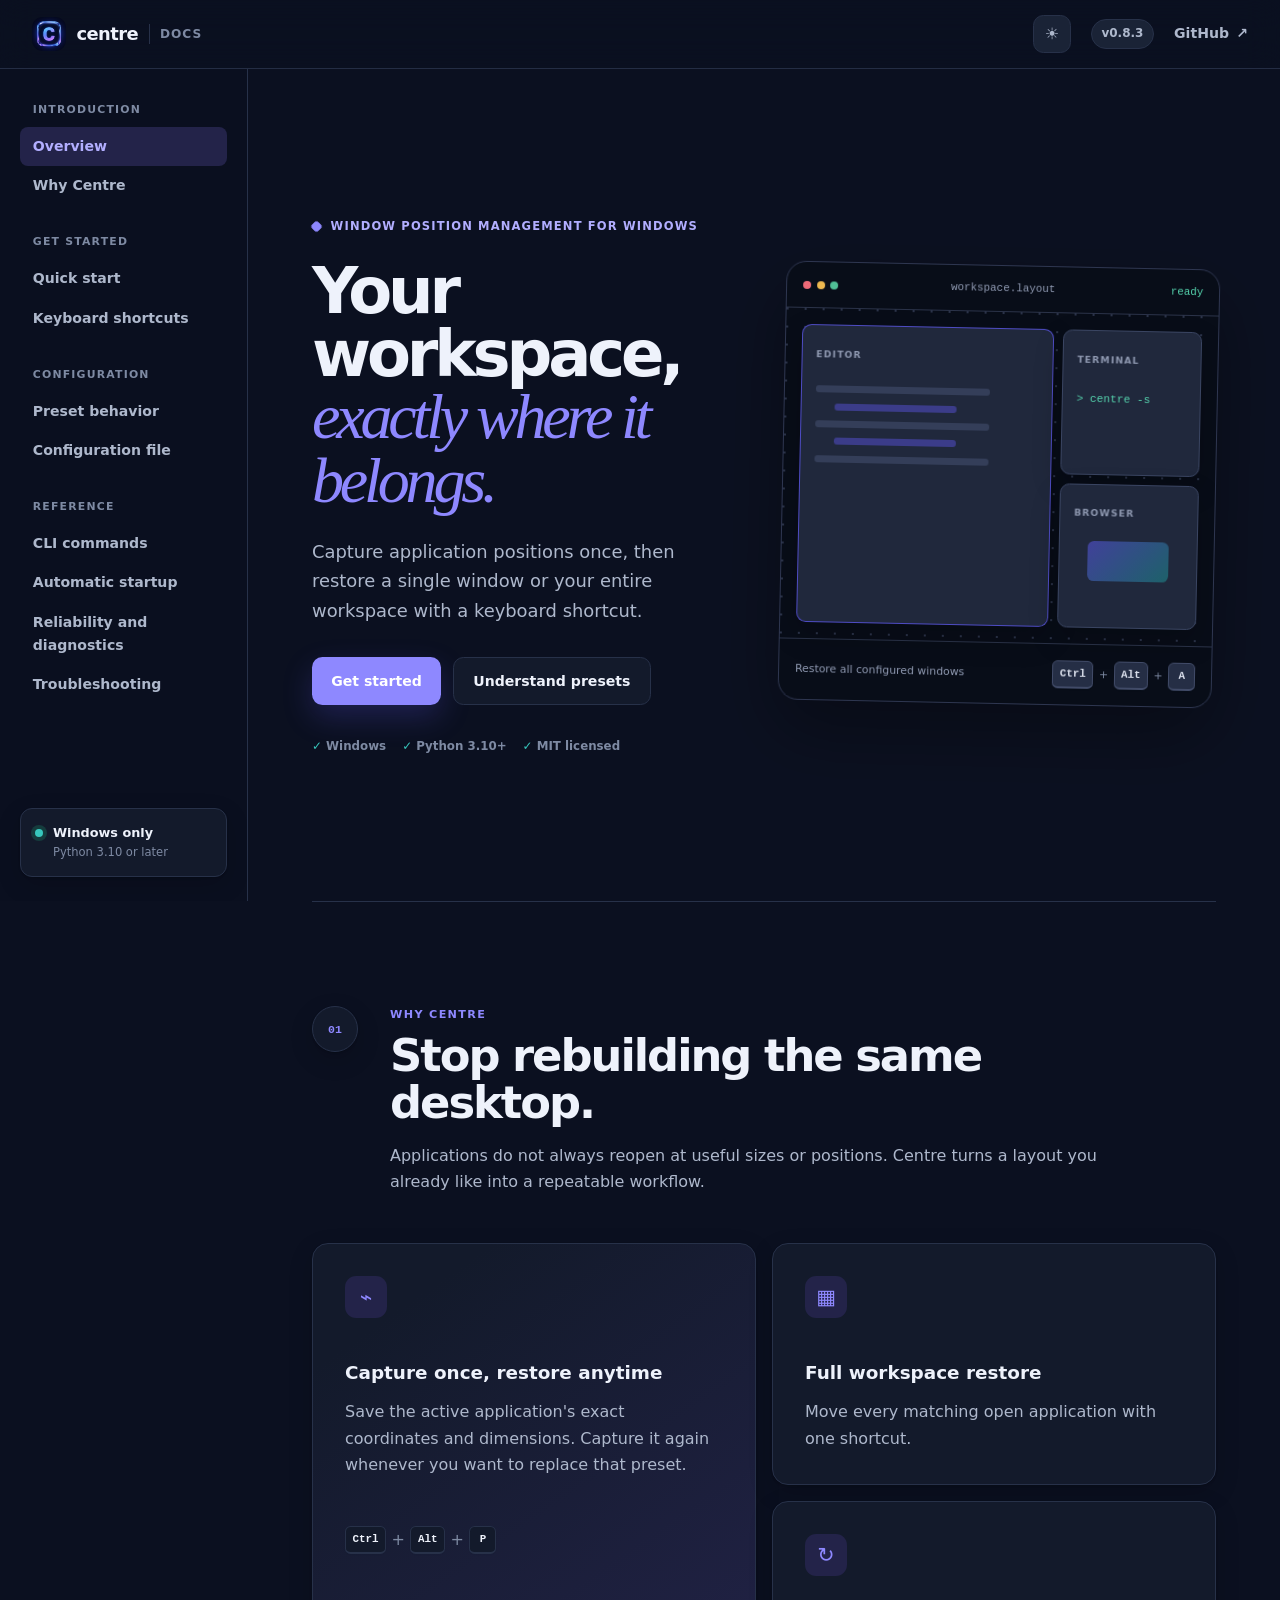
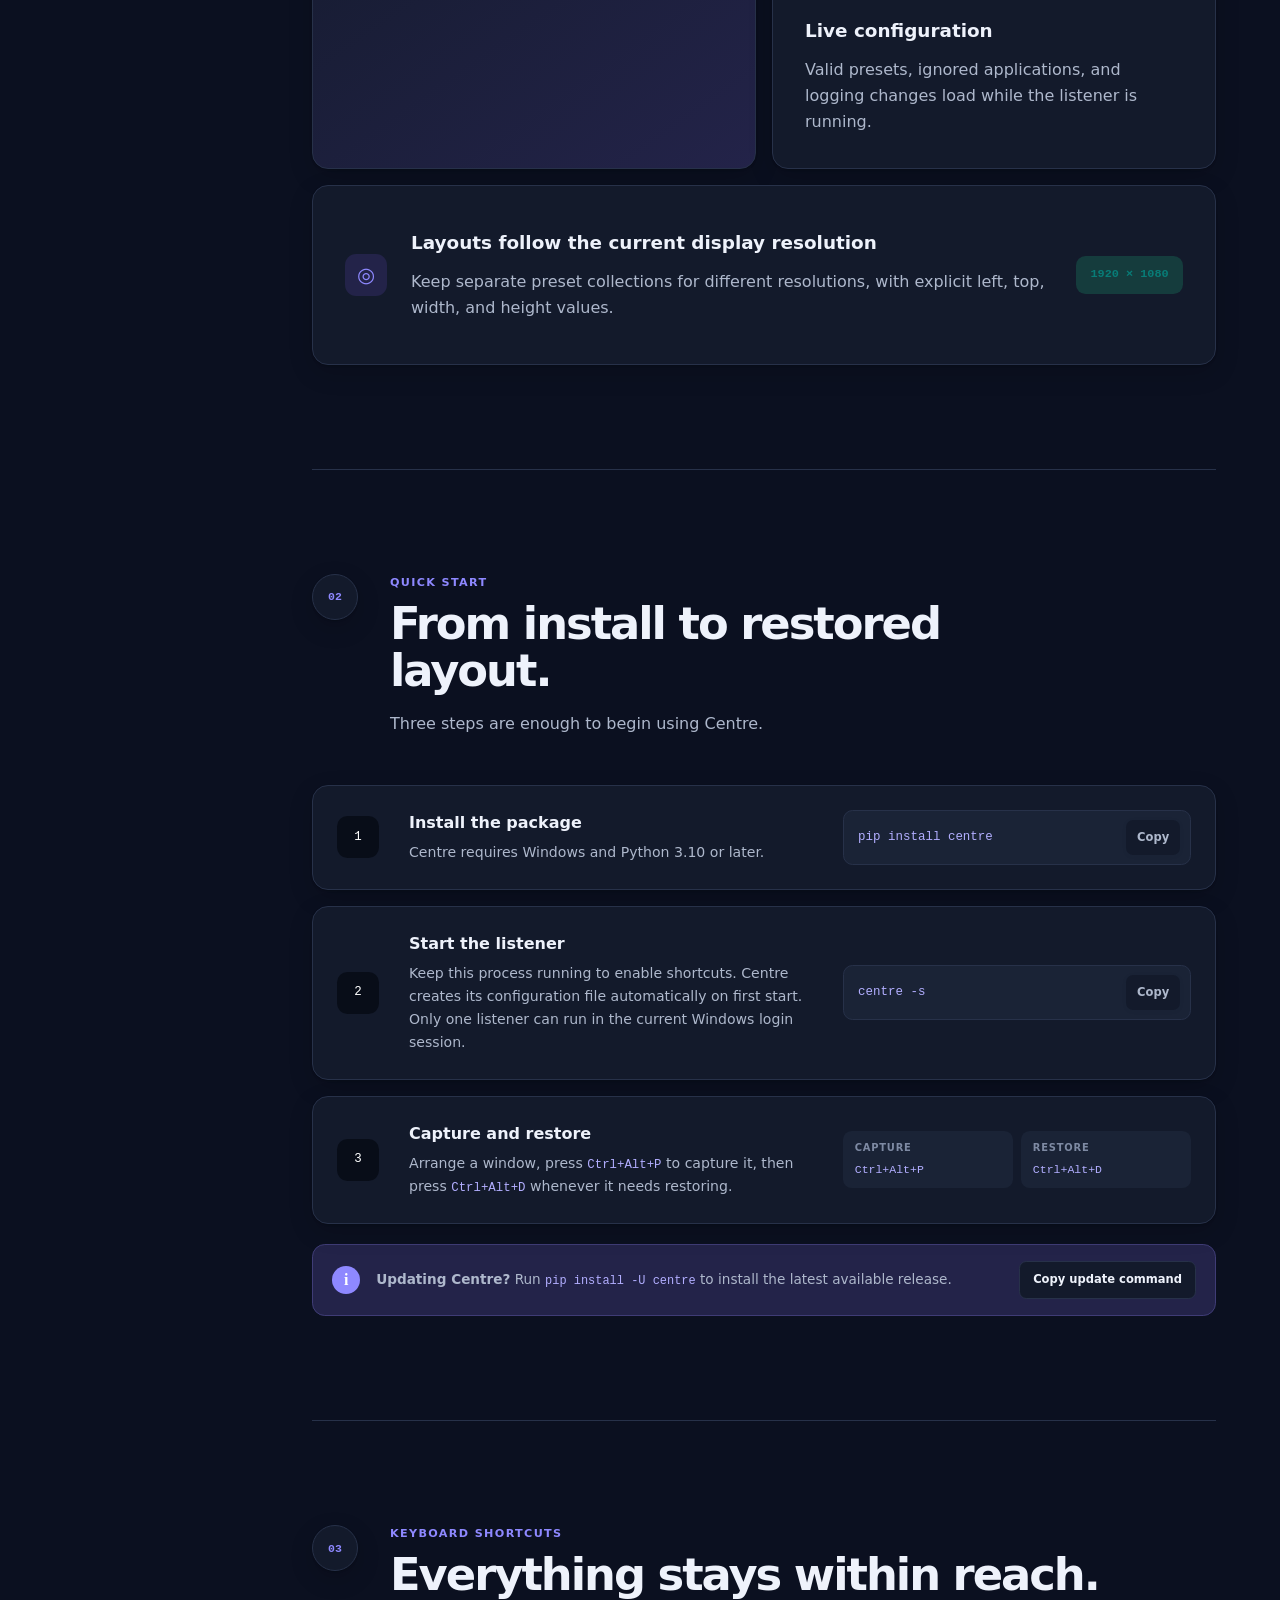
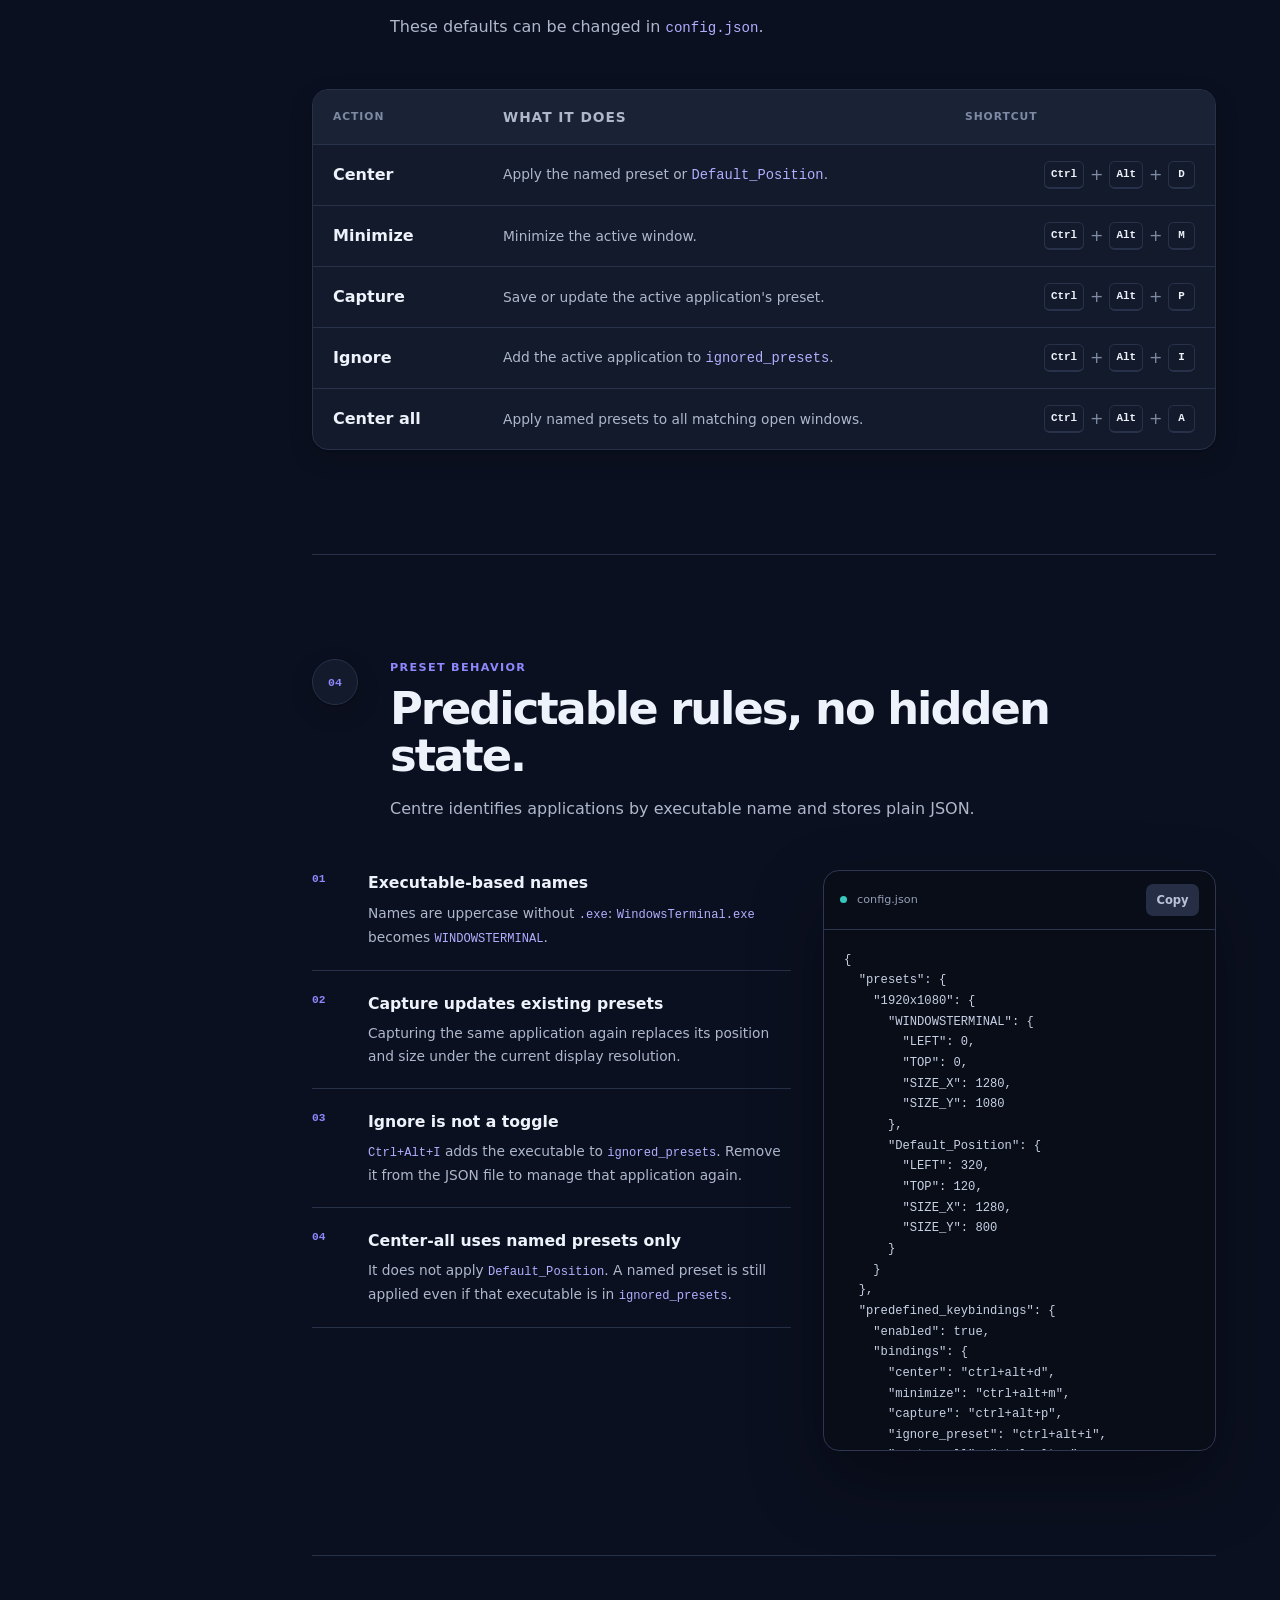
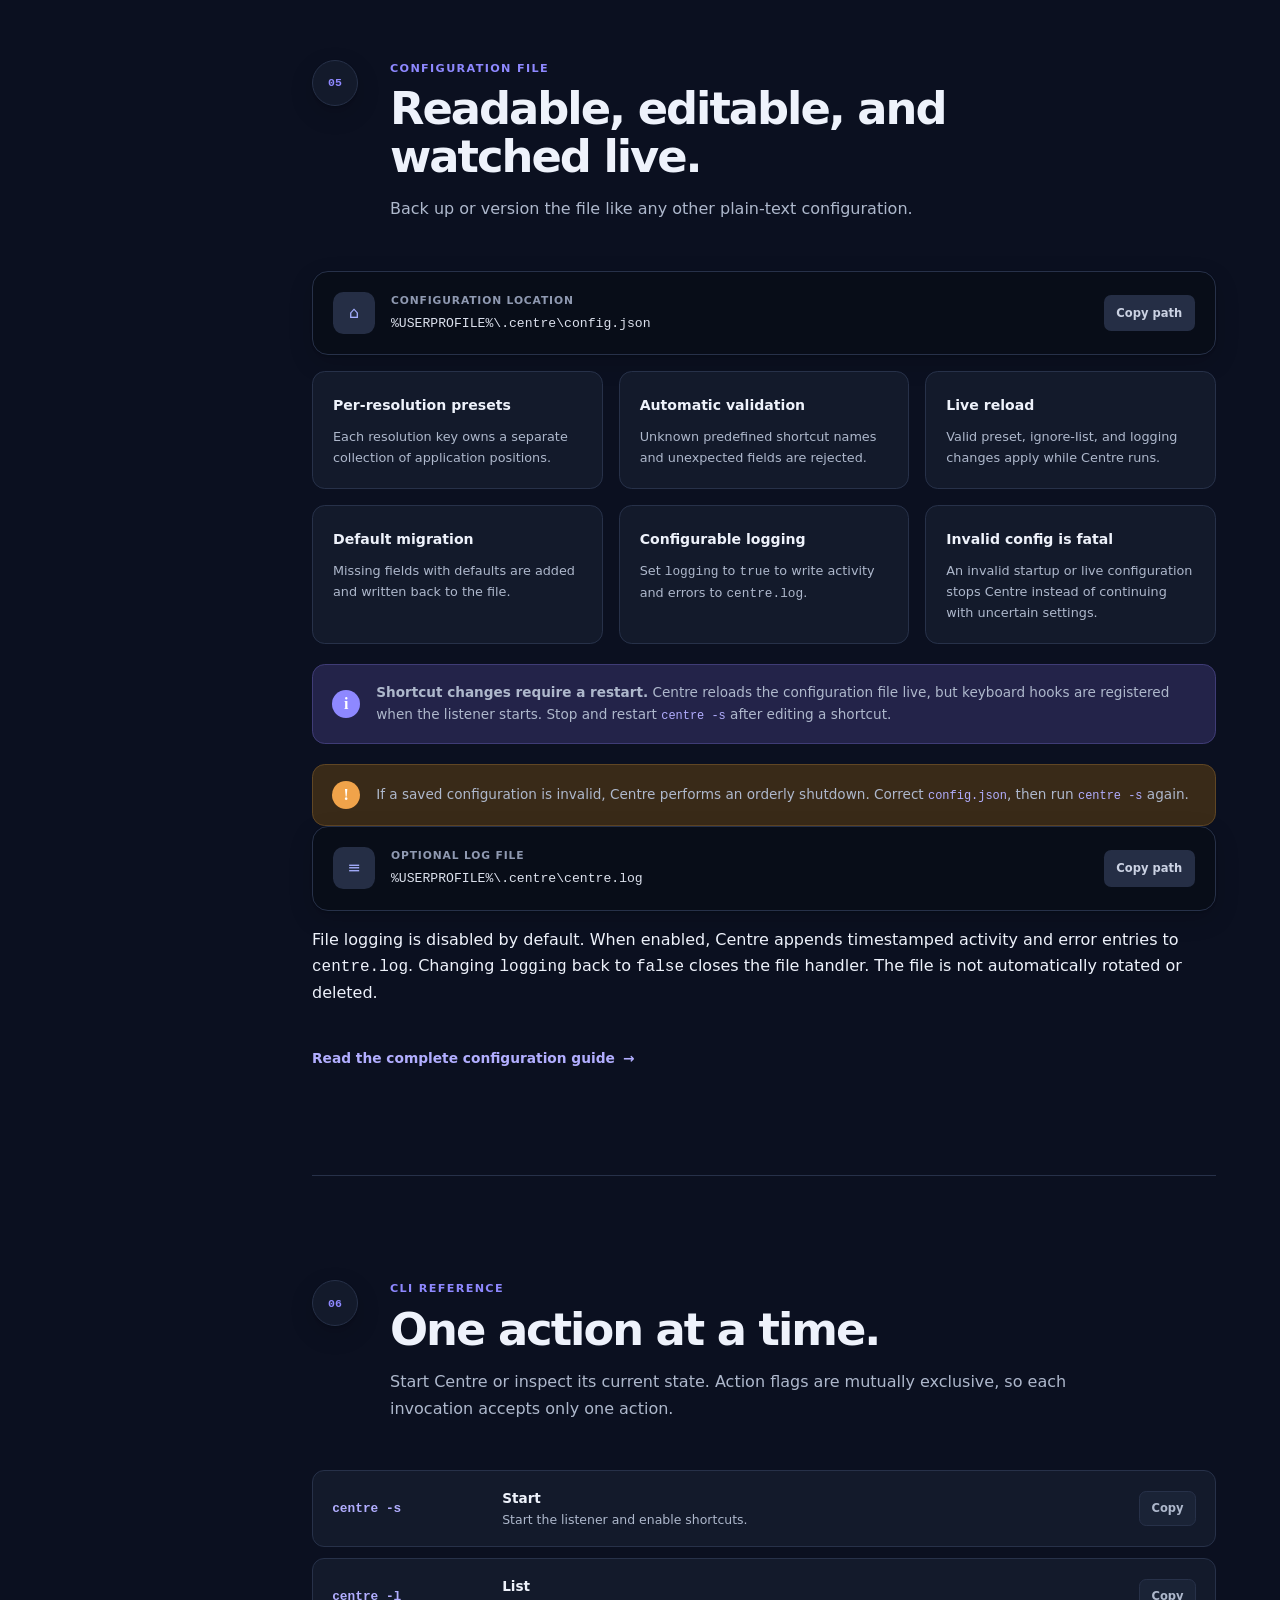
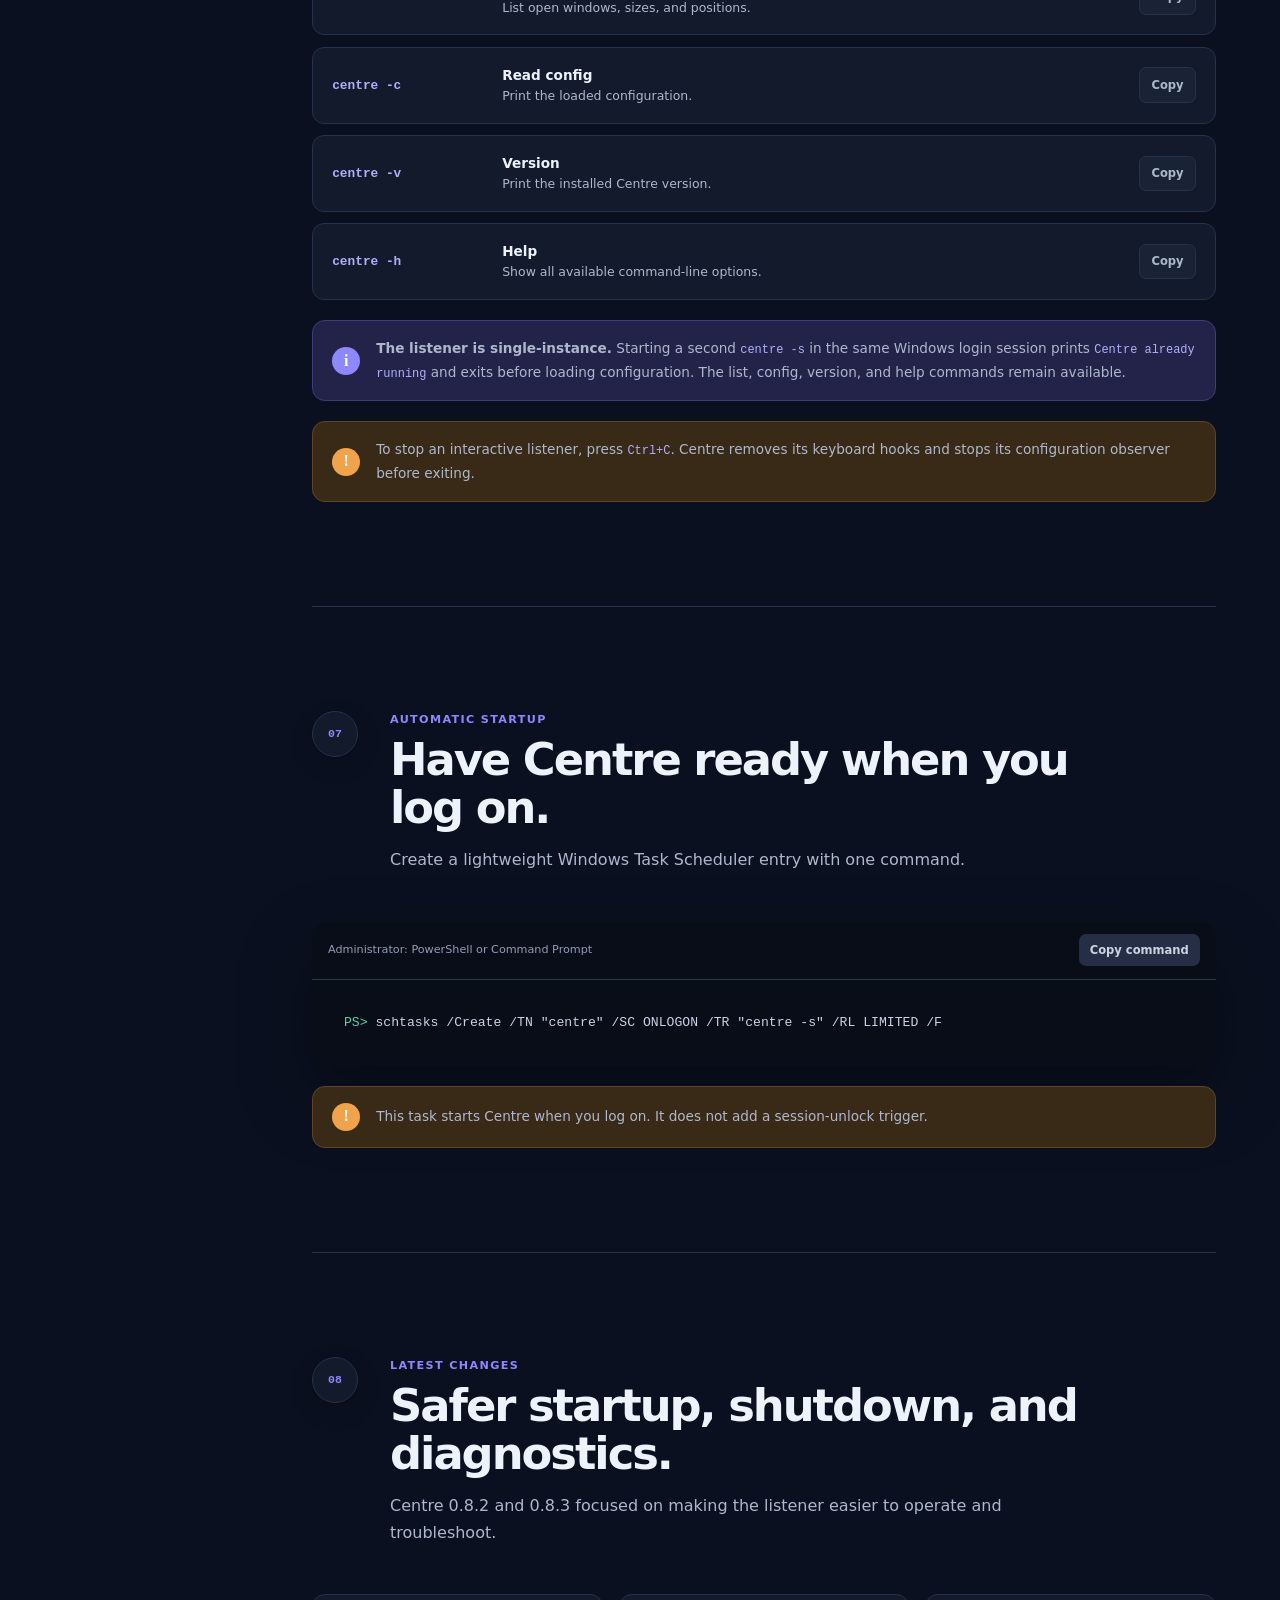
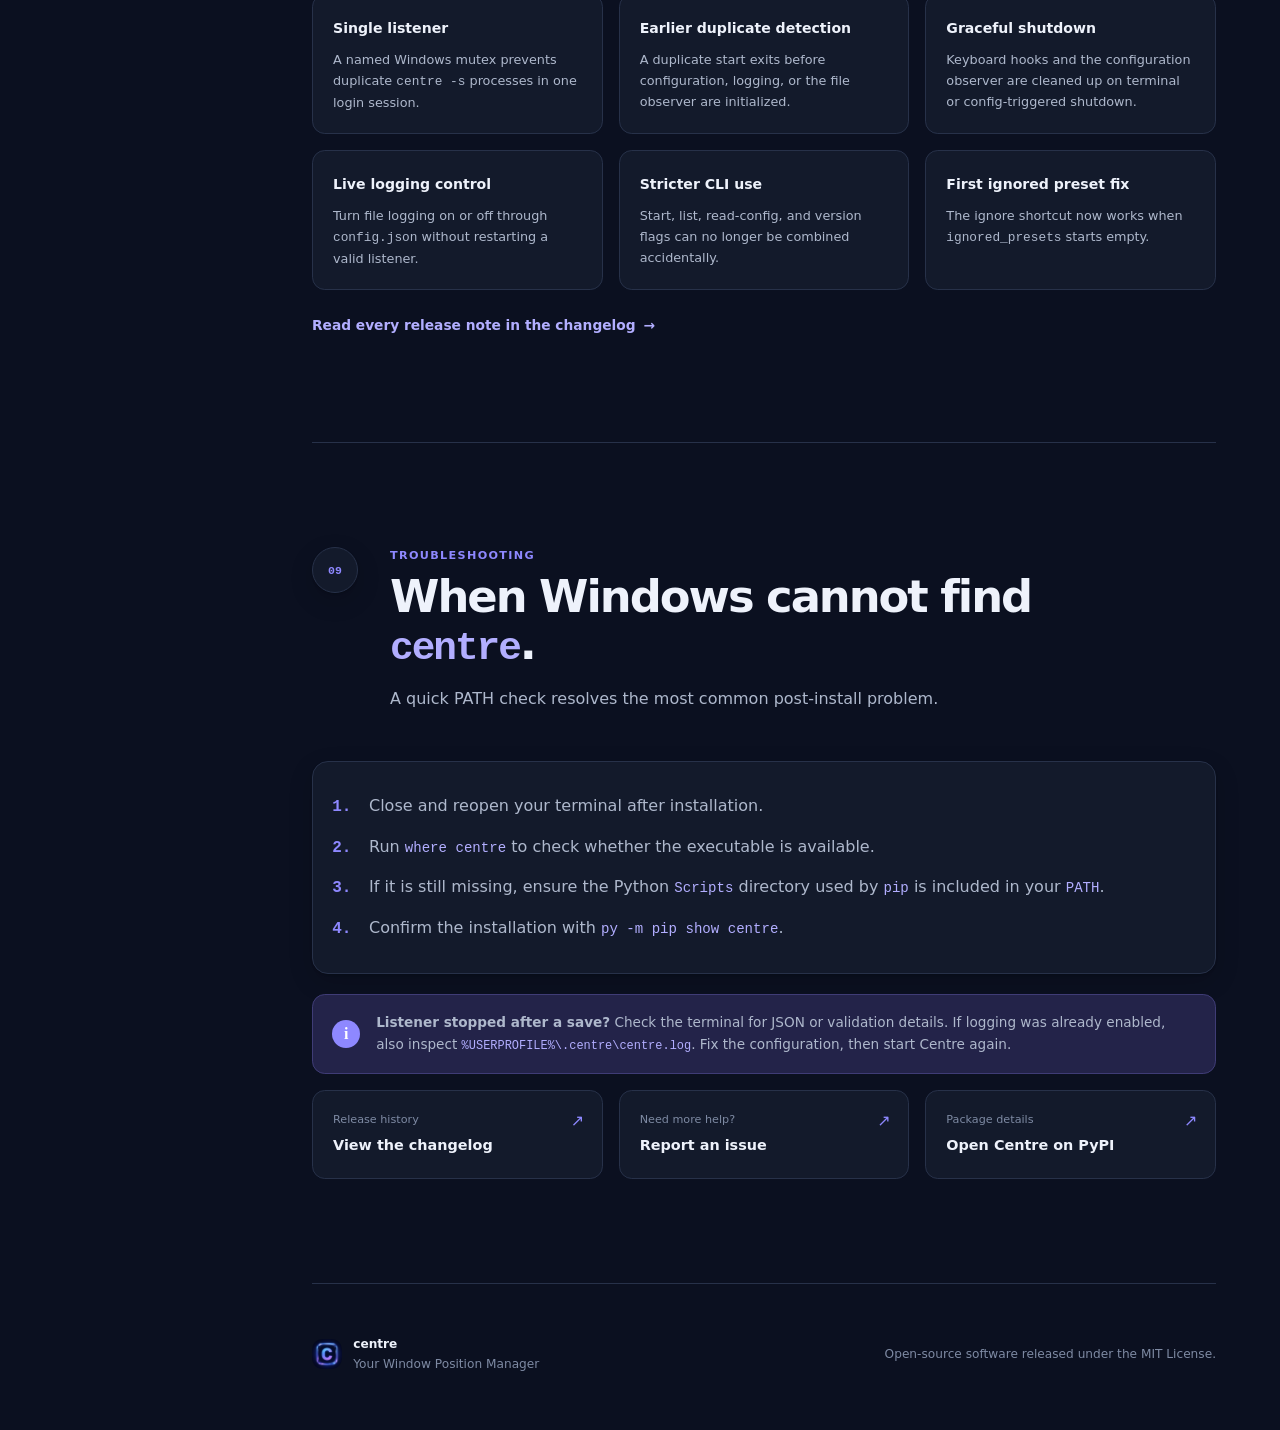
==== commit 2e575291: "docs: update site for v0.8.3" ====
--- a/docs/index.html
+++ b/docs/index.html
@@ -55,7 +55,7 @@
                 <span class="theme-icon-light" aria-hidden="true">☀</span>
                 <span class="theme-icon-dark" aria-hidden="true">☾</span>
             </button>
-            <span class="version-pill">v0.7.1</span>
+            <span class="version-pill">v0.8.3</span>
             <a
                     class="github-link"
                     href="https://github.com/JackScott7/centre"
@@ -94,6 +94,7 @@
                 <p>Reference</p>
                 <a class="nav-link" href="#cli">CLI commands</a>
                 <a class="nav-link" href="#automatic-startup">Automatic startup</a>
+                <a class="nav-link" href="#reliability">Reliability and diagnostics</a>
                 <a class="nav-link" href="#troubleshooting">Troubleshooting</a>
             </div>
         </nav>
@@ -202,7 +203,7 @@
                 <article class="feature-card">
                     <span class="feature-icon">↻</span>
                     <h3>Live configuration</h3>
-                    <p>Saved configuration changes load while the listener is running.</p>
+                    <p>Valid presets, ignored applications, and logging changes load while the listener is running.</p>
                 </article>
 
                 <article class="feature-card feature-card-wide">
@@ -249,7 +250,8 @@
                         <h3>Start the listener</h3>
                         <p>
                             Keep this process running to enable shortcuts. Centre creates
-                            its configuration file automatically on first start.
+                            its configuration file automatically on first start. Only one
+                            listener can run in the current Windows login session.
                         </p>
                     </div>
                     <div class="command-box">
@@ -405,7 +407,19 @@
         "SIZE_Y": 800
       }
     }
-  }
+  },
+  "predefined_keybindings": {
+    "enabled": true,
+    "bindings": {
+      "center": "ctrl+alt+d",
+      "minimize": "ctrl+alt+m",
+      "capture": "ctrl+alt+p",
+      "ignore_preset": "ctrl+alt+i",
+      "center_all": "ctrl+alt+a"
+    }
+  },
+  "logging": false,
+  "ignored_presets": []
 }</code></pre>
                 </aside>
             </div>
@@ -449,9 +463,62 @@
                 </article>
                 <article>
                     <strong>Live reload</strong>
-                    <p>Save the file while Centre runs and the listener reloads the configuration.</p>
-                </article>
-            </div>
+                    <p>Valid preset, ignore-list, and logging changes apply while Centre runs.</p>
+                </article>
+                <article>
+                    <strong>Default migration</strong>
+                    <p>Missing fields with defaults are added and written back to the file.</p>
+                </article>
+                <article>
+                    <strong>Configurable logging</strong>
+                    <p>Set <code>logging</code> to <code>true</code> to write activity and errors to <code>centre.log</code>.</p>
+                </article>
+                <article>
+                    <strong>Invalid config is fatal</strong>
+                    <p>An invalid startup or live configuration stops Centre instead of continuing with uncertain settings.</p>
+                </article>
+            </div>
+
+            <aside class="note note-info">
+                <span class="note-mark">i</span>
+                <p>
+                    <strong>Shortcut changes require a restart.</strong> Centre reloads the
+                    configuration file live, but keyboard hooks are registered when the
+                    listener starts. Stop and restart <code>centre -s</code> after editing a shortcut.
+                </p>
+            </aside>
+
+            <aside class="note note-warning">
+                <span class="note-mark">!</span>
+                <p>
+                    If a saved configuration is invalid, Centre performs an orderly shutdown.
+                    Correct <code>config.json</code>, then run <code>centre -s</code> again.
+                </p>
+            </aside>
+
+            <div class="location-card">
+                <div>
+                    <span class="location-icon" aria-hidden="true">≡</span>
+                    <div>
+                        <small>Optional log file</small>
+                        <code>%USERPROFILE%\.centre\centre.log</code>
+                    </div>
+                </div>
+                <button
+                        type="button"
+                        data-copy="%USERPROFILE%\.centre\centre.log"
+                        aria-label="Copy log file path"
+                >
+                    Copy path
+                </button>
+            </div>
+
+            <p>
+                File logging is disabled by default. When enabled, Centre appends timestamped
+                activity and error entries to <code>centre.log</code>. Changing
+                <code>logging</code> back to <code>false</code> closes the file handler.
+                The file is not automatically rotated or deleted.
+            </p>
 
             <a
                     class="inline-link"
@@ -468,8 +535,11 @@
                 <span class="section-number">06</span>
                 <div>
                     <p class="kicker">CLI reference</p>
-                    <h2>Four commands, one small interface.</h2>
-                    <p>Use the CLI to start Centre or inspect its current state.</p>
+                    <h2>One action at a time.</h2>
+                    <p>
+                        Start Centre or inspect its current state. Action flags are mutually
+                        exclusive, so each invocation accepts only one action.
+                    </p>
                 </div>
             </div>
 
@@ -494,7 +564,30 @@
                     <div><strong>Version</strong><span>Print the installed Centre version.</span></div>
                     <button type="button" data-copy="centre -v">Copy</button>
                 </article>
-            </div>
+                <article>
+                    <code>centre -h</code>
+                    <div><strong>Help</strong><span>Show all available command-line options.</span></div>
+                    <button type="button" data-copy="centre -h">Copy</button>
+                </article>
+            </div>
+
+            <aside class="note note-info">
+                <span class="note-mark">i</span>
+                <p>
+                    <strong>The listener is single-instance.</strong> Starting a second
+                    <code>centre -s</code> in the same Windows login session prints
+                    <code>Centre already running</code> and exits before loading configuration.
+                    The list, config, version, and help commands remain available.
+                </p>
+            </aside>
+
+            <aside class="note note-warning">
+                <span class="note-mark">!</span>
+                <p>
+                    To stop an interactive listener, press <code>Ctrl+C</code>. Centre removes
+                    its keyboard hooks and stops its configuration observer before exiting.
+                </p>
+            </aside>
         </section>
 
         <section id="automatic-startup" class="doc-section observed-section">
@@ -530,9 +623,56 @@
             </aside>
         </section>
 
+        <section id="reliability" class="doc-section observed-section">
+            <div class="section-intro">
+                <span class="section-number">08</span>
+                <div>
+                    <p class="kicker">Latest changes</p>
+                    <h2>Safer startup, shutdown, and diagnostics.</h2>
+                    <p>Centre 0.8.2 and 0.8.3 focused on making the listener easier to operate and troubleshoot.</p>
+                </div>
+            </div>
+
+            <div class="configuration-grid">
+                <article>
+                    <strong>Single listener</strong>
+                    <p>A named Windows mutex prevents duplicate <code>centre -s</code> processes in one login session.</p>
+                </article>
+                <article>
+                    <strong>Earlier duplicate detection</strong>
+                    <p>A duplicate start exits before configuration, logging, or the file observer are initialized.</p>
+                </article>
+                <article>
+                    <strong>Graceful shutdown</strong>
+                    <p>Keyboard hooks and the configuration observer are cleaned up on terminal or config-triggered shutdown.</p>
+                </article>
+                <article>
+                    <strong>Live logging control</strong>
+                    <p>Turn file logging on or off through <code>config.json</code> without restarting a valid listener.</p>
+                </article>
+                <article>
+                    <strong>Stricter CLI use</strong>
+                    <p>Start, list, read-config, and version flags can no longer be combined accidentally.</p>
+                </article>
+                <article>
+                    <strong>First ignored preset fix</strong>
+                    <p>The ignore shortcut now works when <code>ignored_presets</code> starts empty.</p>
+                </article>
+            </div>
+
+            <a
+                    class="inline-link"
+                    href="https://github.com/JackScott7/centre/blob/main/CHANGELOG.md"
+                    target="_blank"
+                    rel="noopener noreferrer"
+            >
+                Read every release note in the changelog <span aria-hidden="true">→</span>
+            </a>
+        </section>
+
         <section id="troubleshooting" class="doc-section observed-section">
             <div class="section-intro">
-                <span class="section-number">08</span>
+                <span class="section-number">09</span>
                 <div>
                     <p class="kicker">Troubleshooting</p>
                     <h2>When Windows cannot find <code>centre</code>.</h2>
@@ -551,6 +691,16 @@
                     <li>Confirm the installation with <code>py -m pip show centre</code>.</li>
                 </ol>
             </div>
+
+            <aside class="note note-info">
+                <span class="note-mark">i</span>
+                <p>
+                    <strong>Listener stopped after a save?</strong> Check the terminal for
+                    JSON or validation details. If logging was already enabled, also inspect
+                    <code>%USERPROFILE%\.centre\centre.log</code>. Fix the configuration,
+                    then start Centre again.
+                </p>
+            </aside>
 
             <div class="resource-grid">
                 <a href="https://github.com/JackScott7/centre/blob/main/CHANGELOG.md" target="_blank"
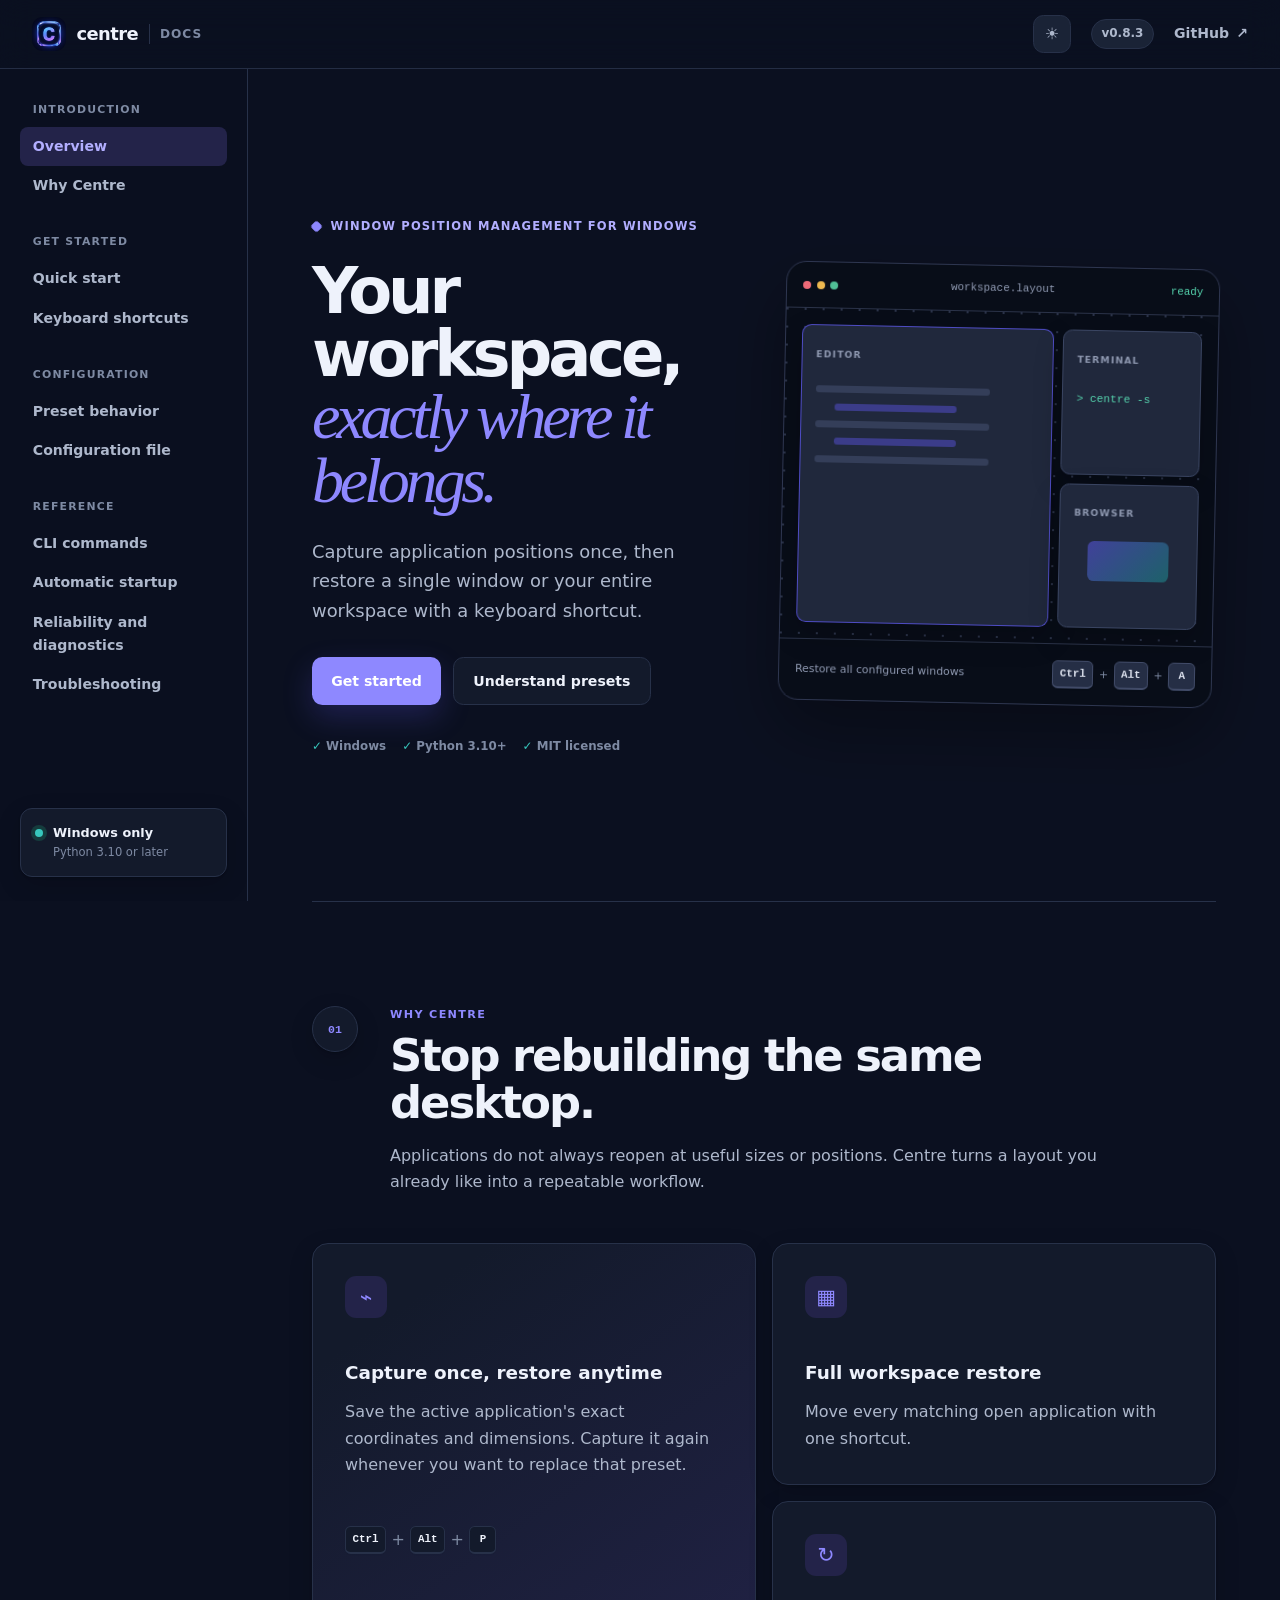
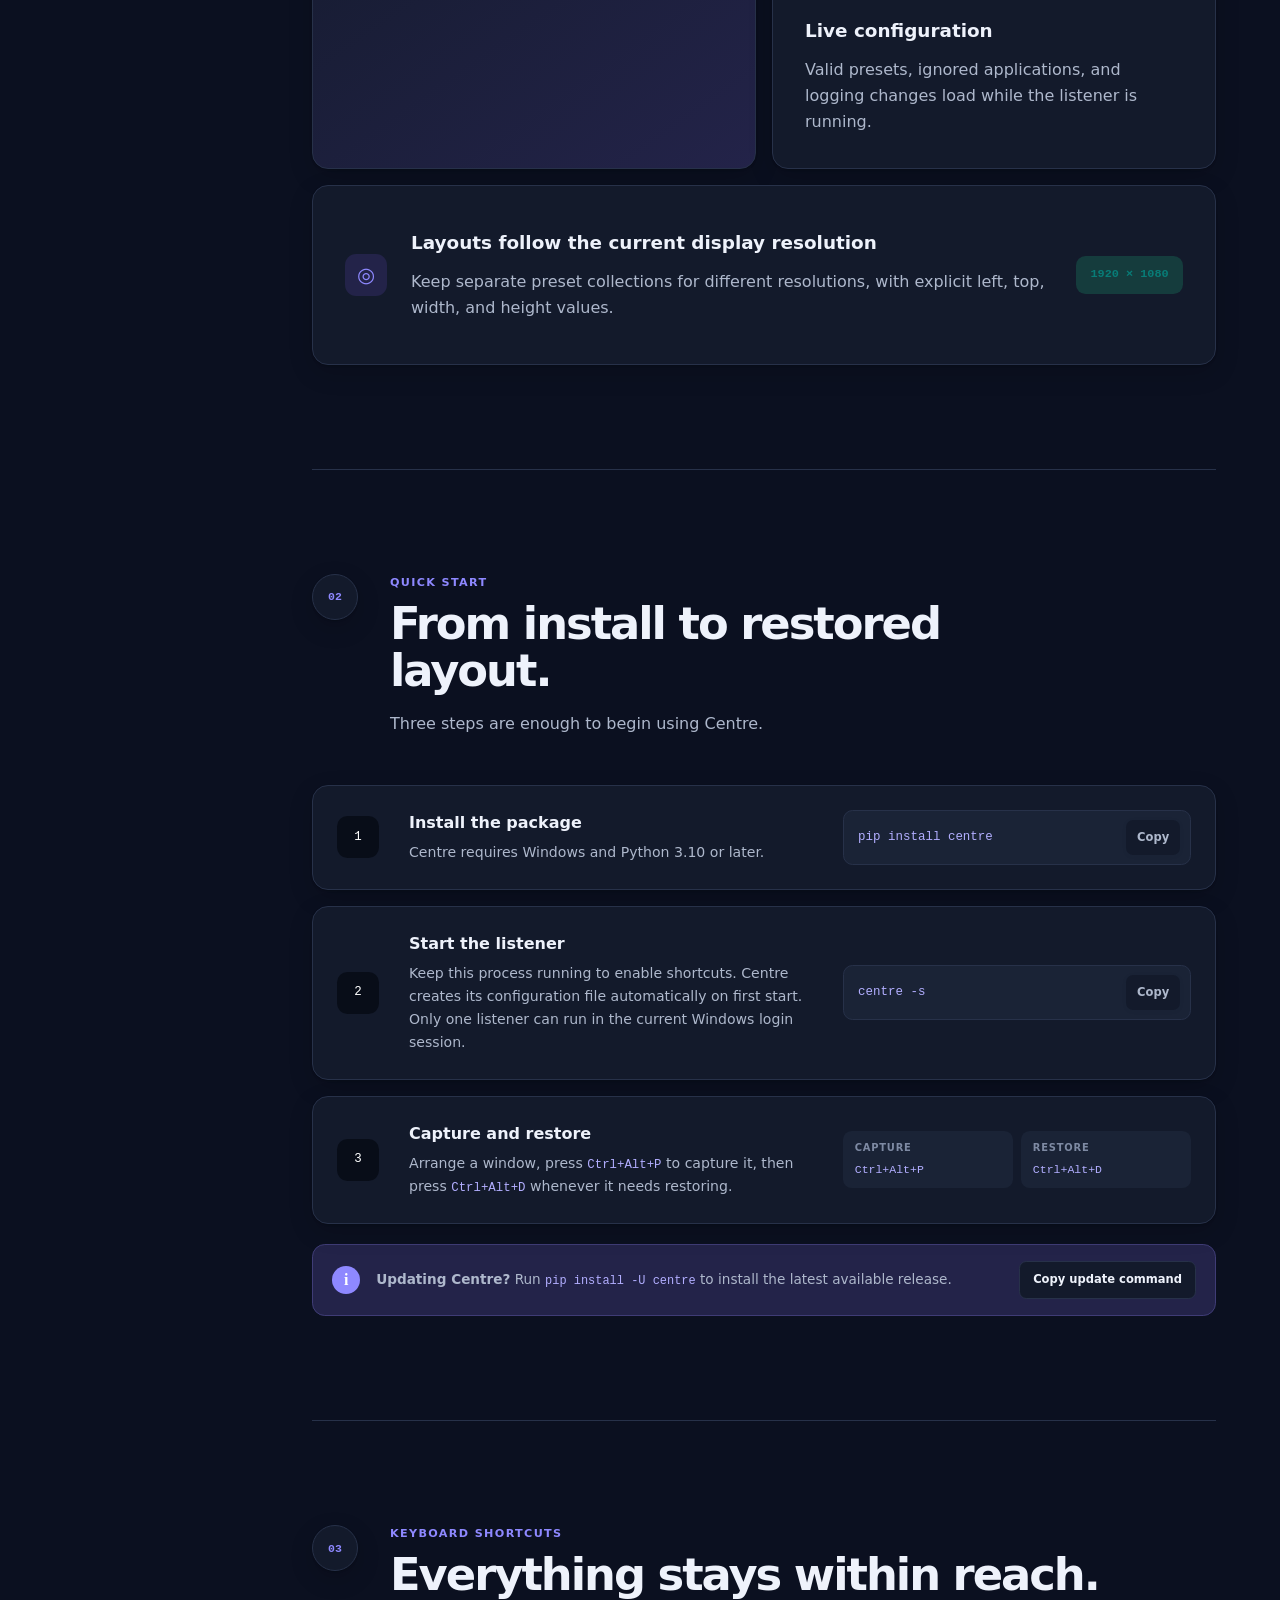
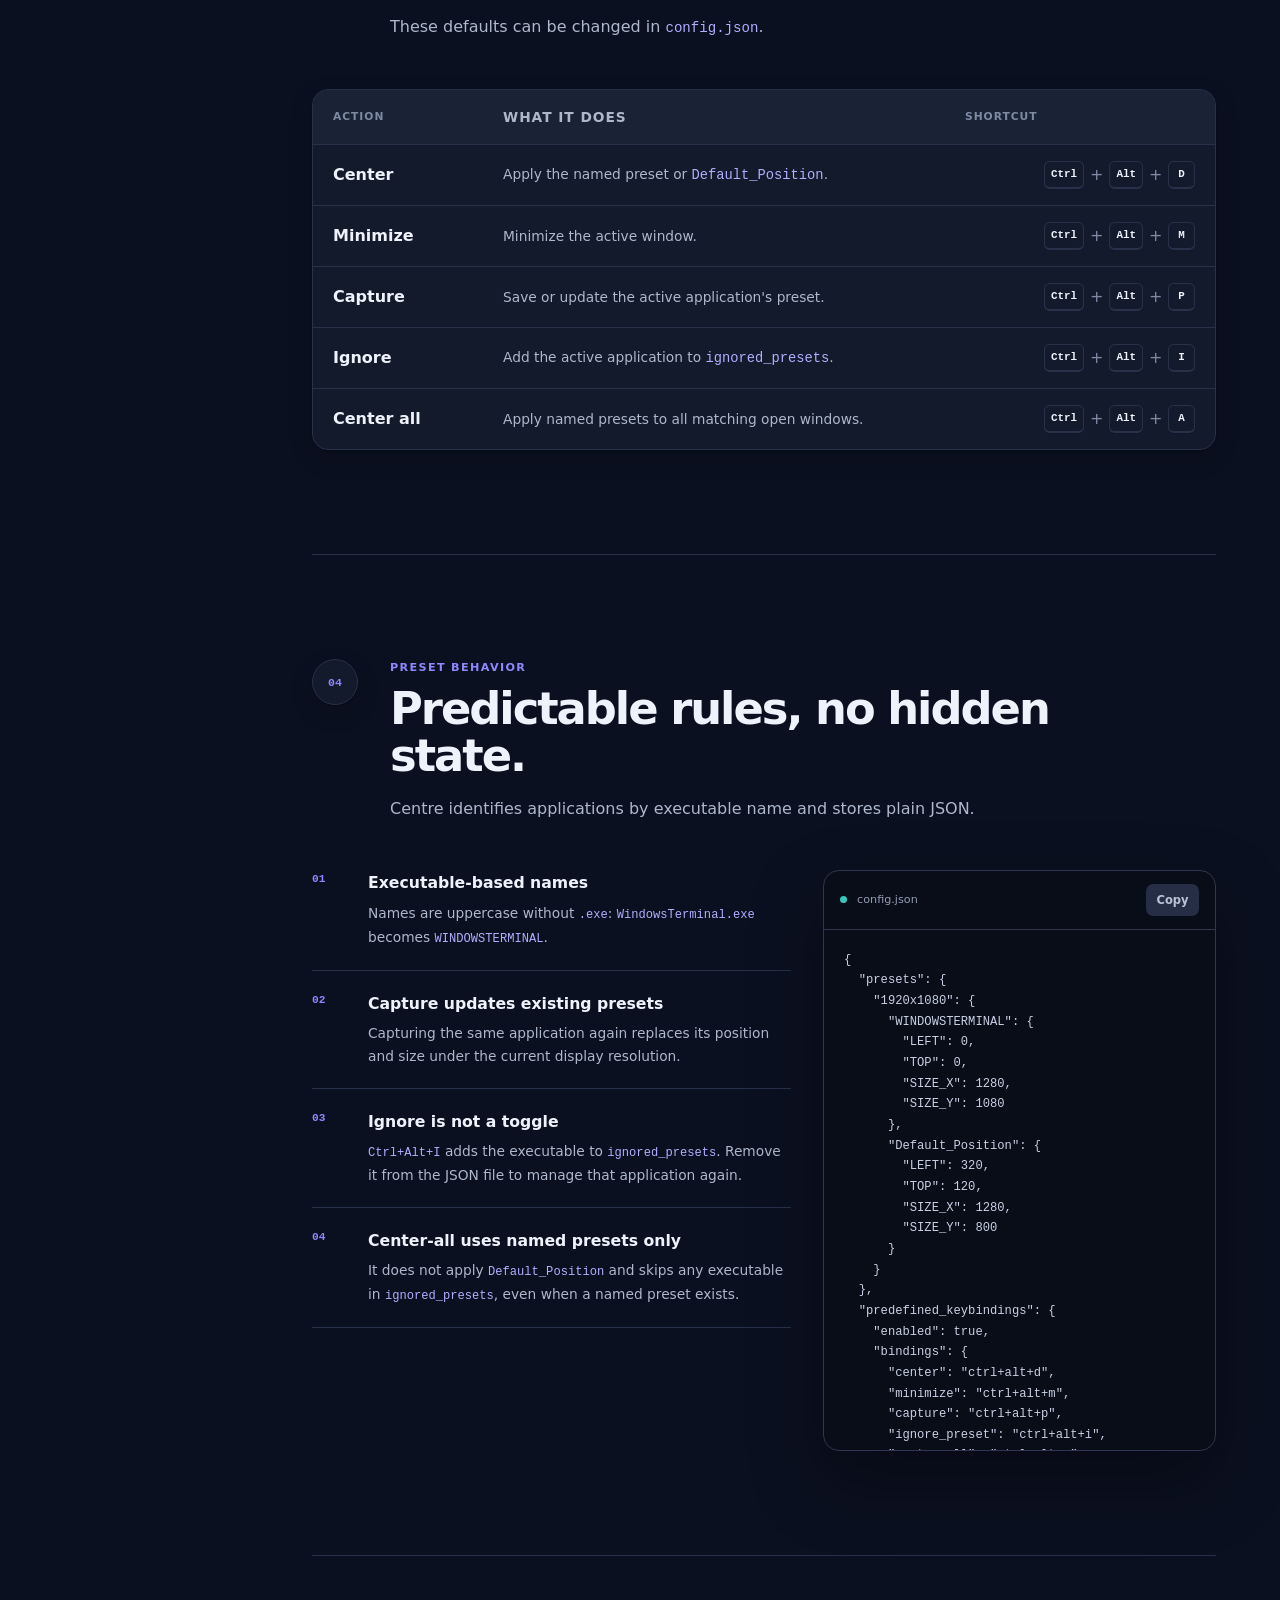
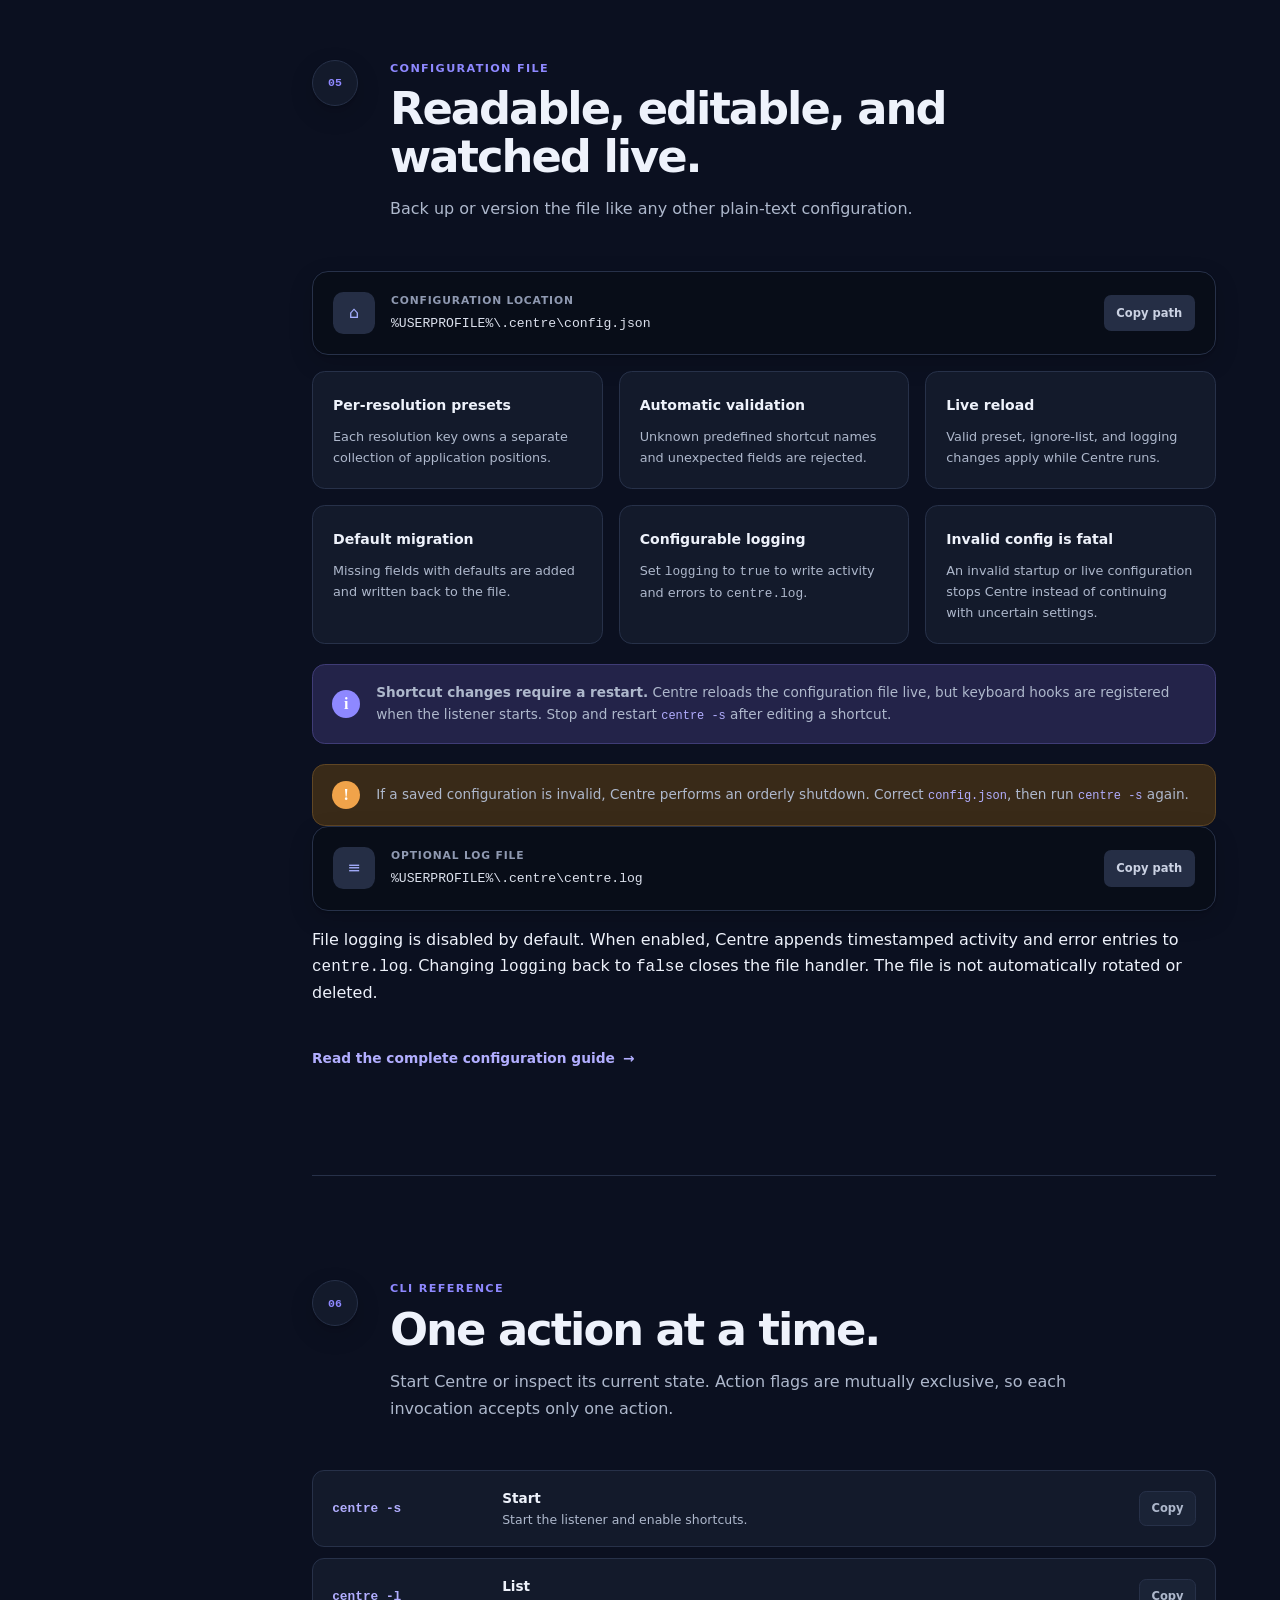
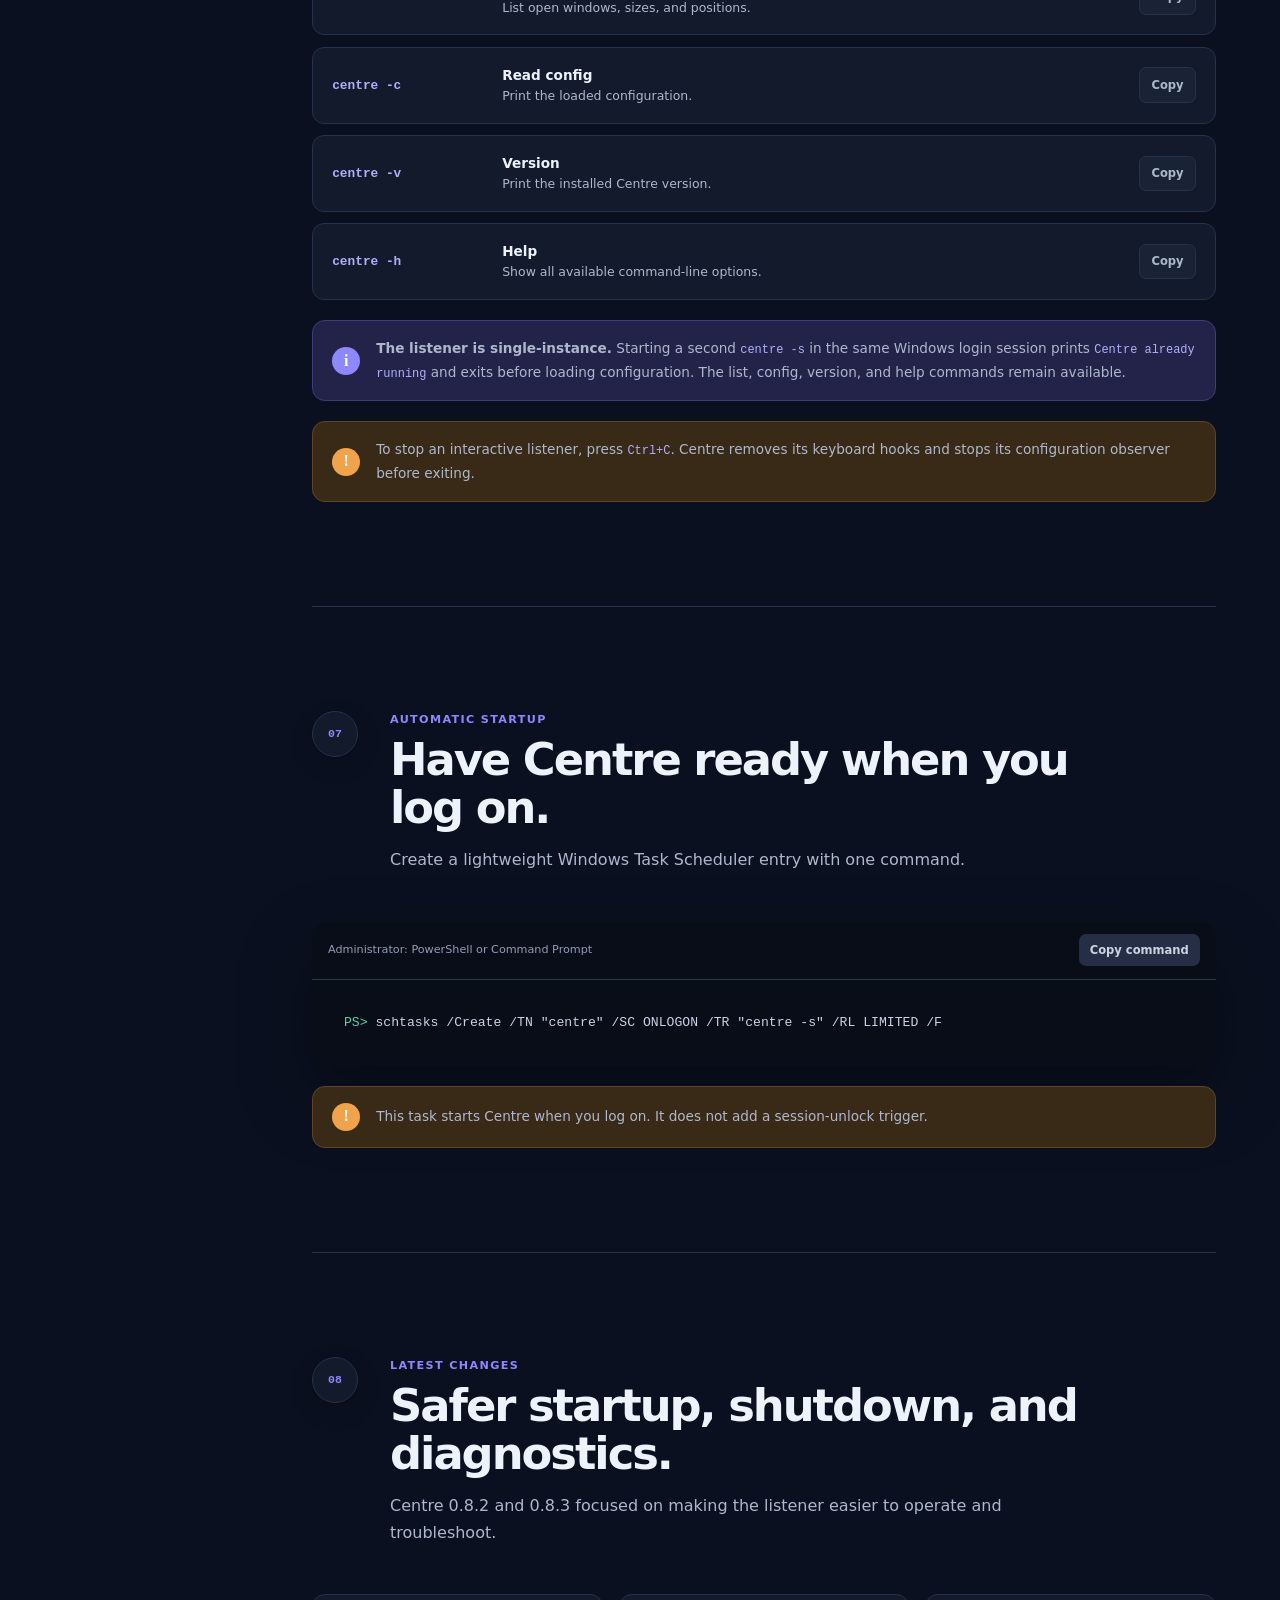
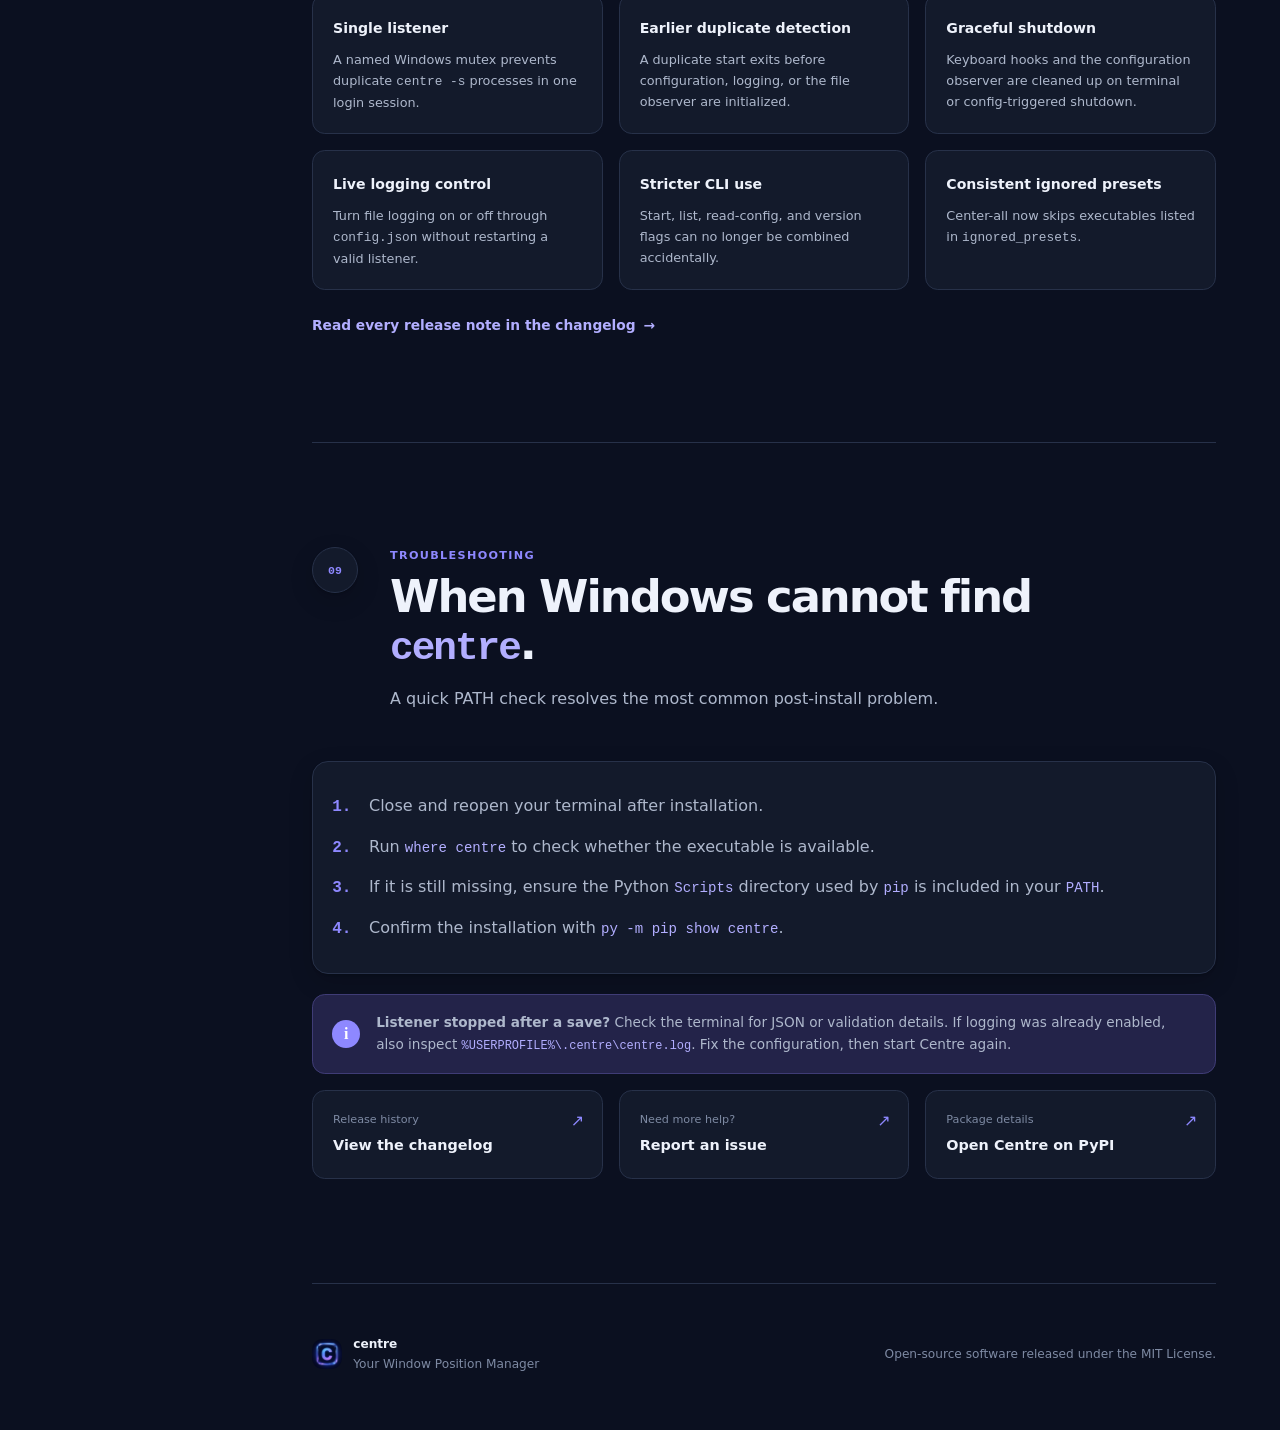
==== commit b8bd3f66: "fix: updated docs/ according to the new bugfix" ====
--- a/docs/index.html
+++ b/docs/index.html
@@ -378,9 +378,9 @@
                         <div>
                             <h3>Center-all uses named presets only</h3>
                             <p>
-                                It does not apply <code>Default_Position</code>. A named preset
-                                is still applied even if that executable is in
-                                <code>ignored_presets</code>.
+                                It does not apply <code>Default_Position</code> and skips any
+                                executable in <code>ignored_presets</code>, even when a named
+                                preset exists.
                             </p>
                         </div>
                     </article>
@@ -655,8 +655,8 @@
                     <p>Start, list, read-config, and version flags can no longer be combined accidentally.</p>
                 </article>
                 <article>
-                    <strong>First ignored preset fix</strong>
-                    <p>The ignore shortcut now works when <code>ignored_presets</code> starts empty.</p>
+                    <strong>Consistent ignored presets</strong>
+                    <p>Center-all now skips executables listed in <code>ignored_presets</code>.</p>
                 </article>
             </div>
 
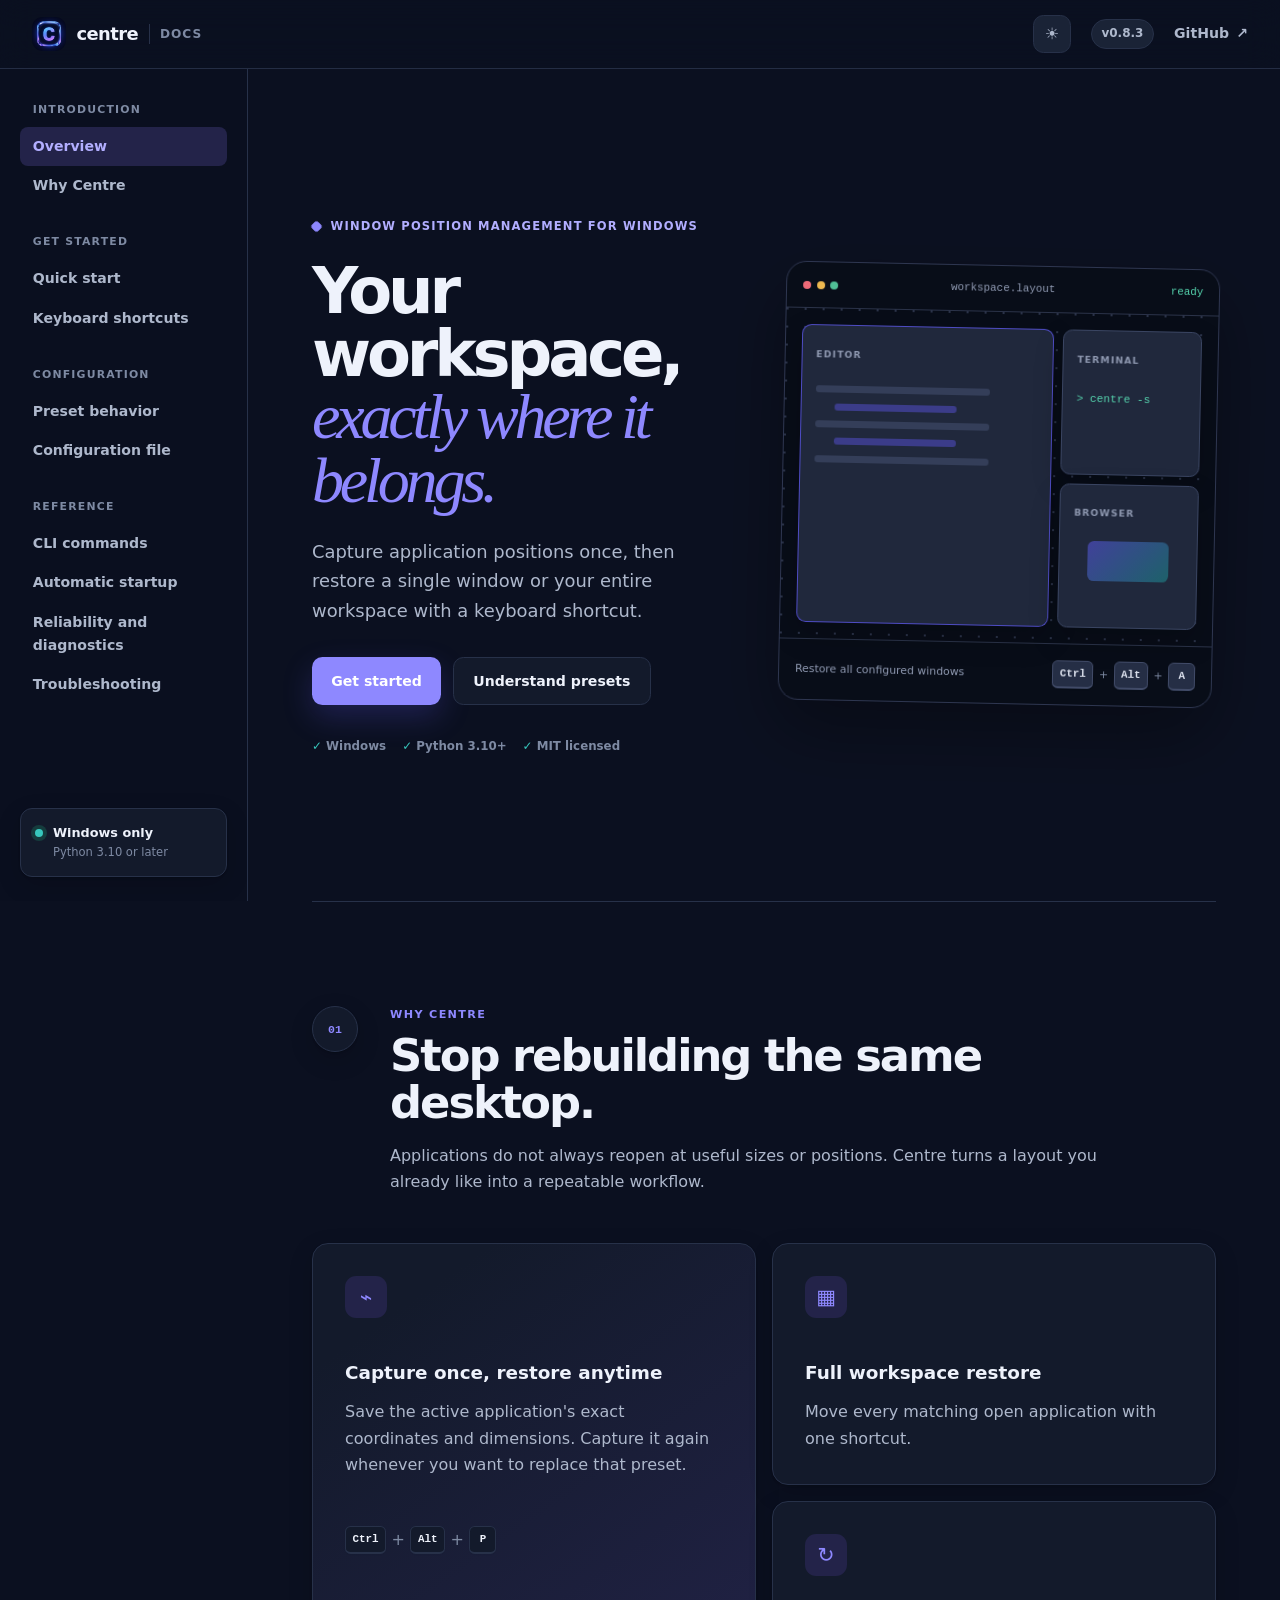
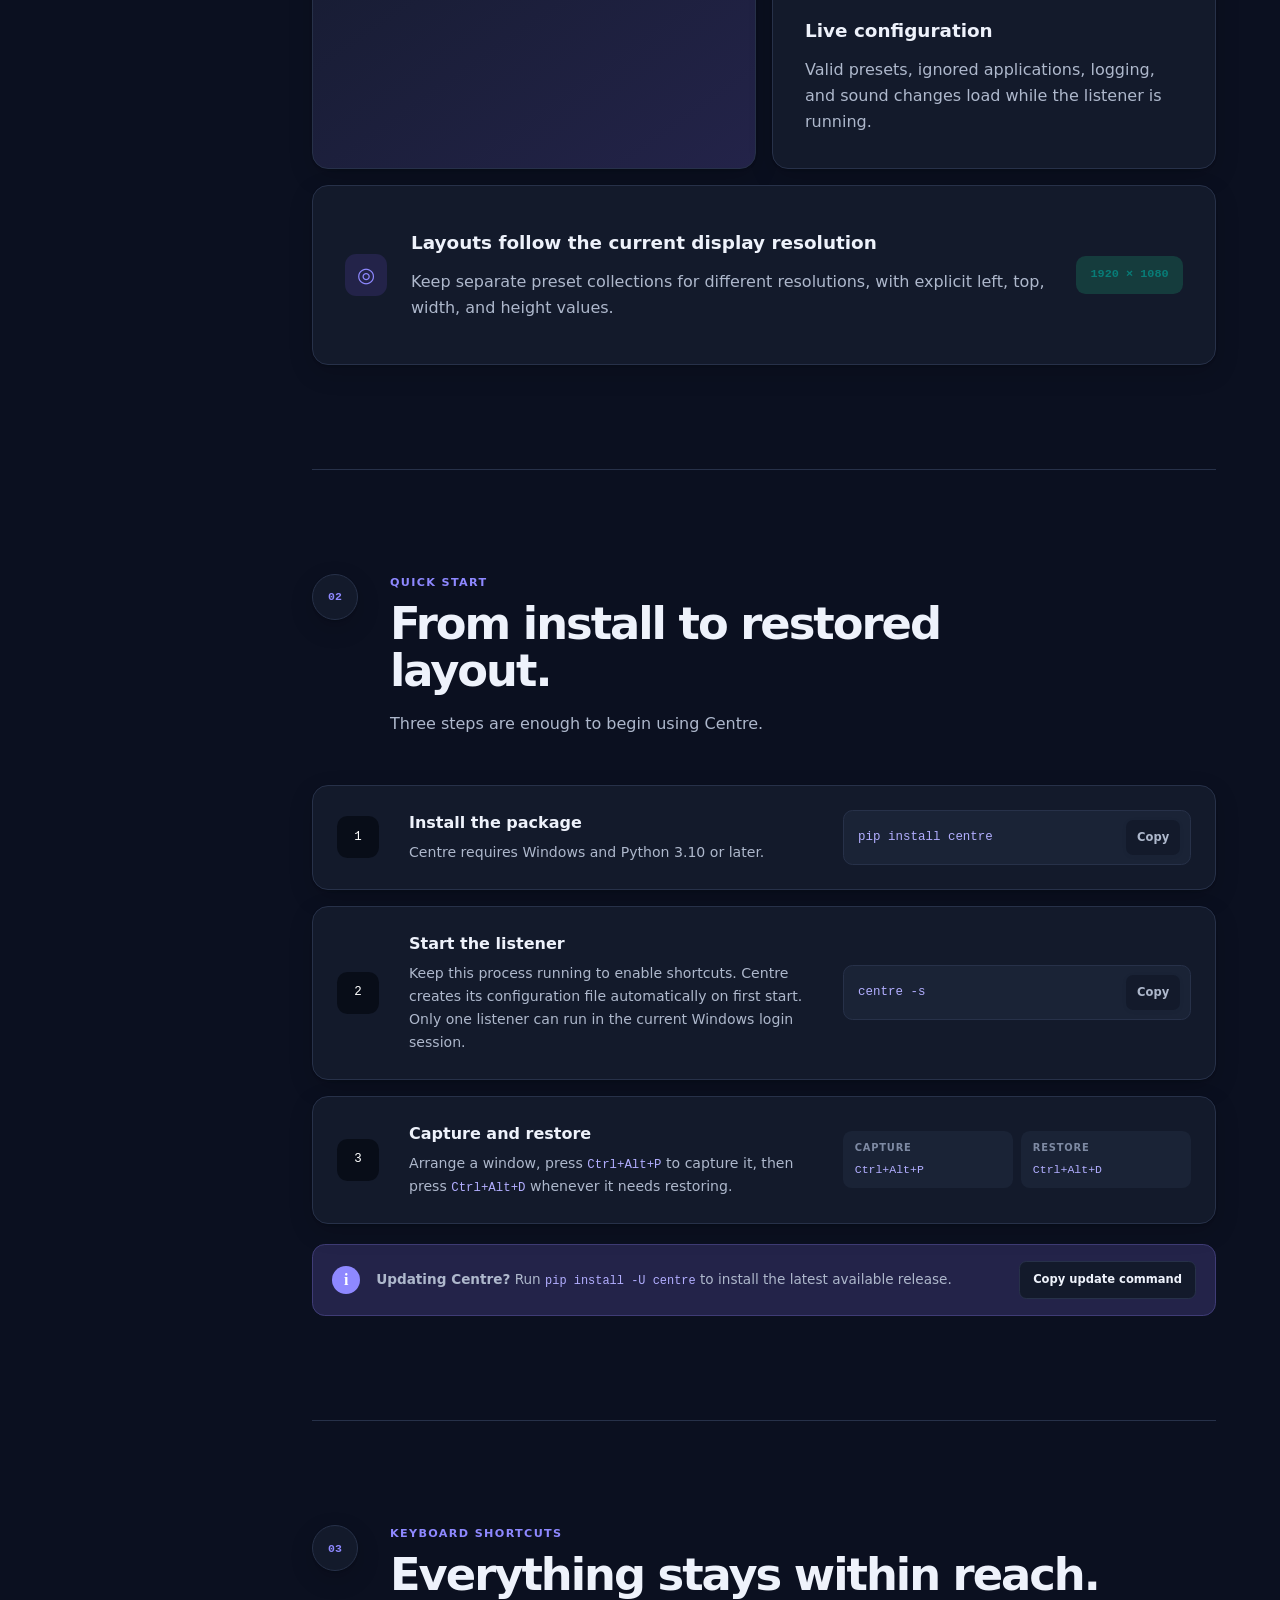
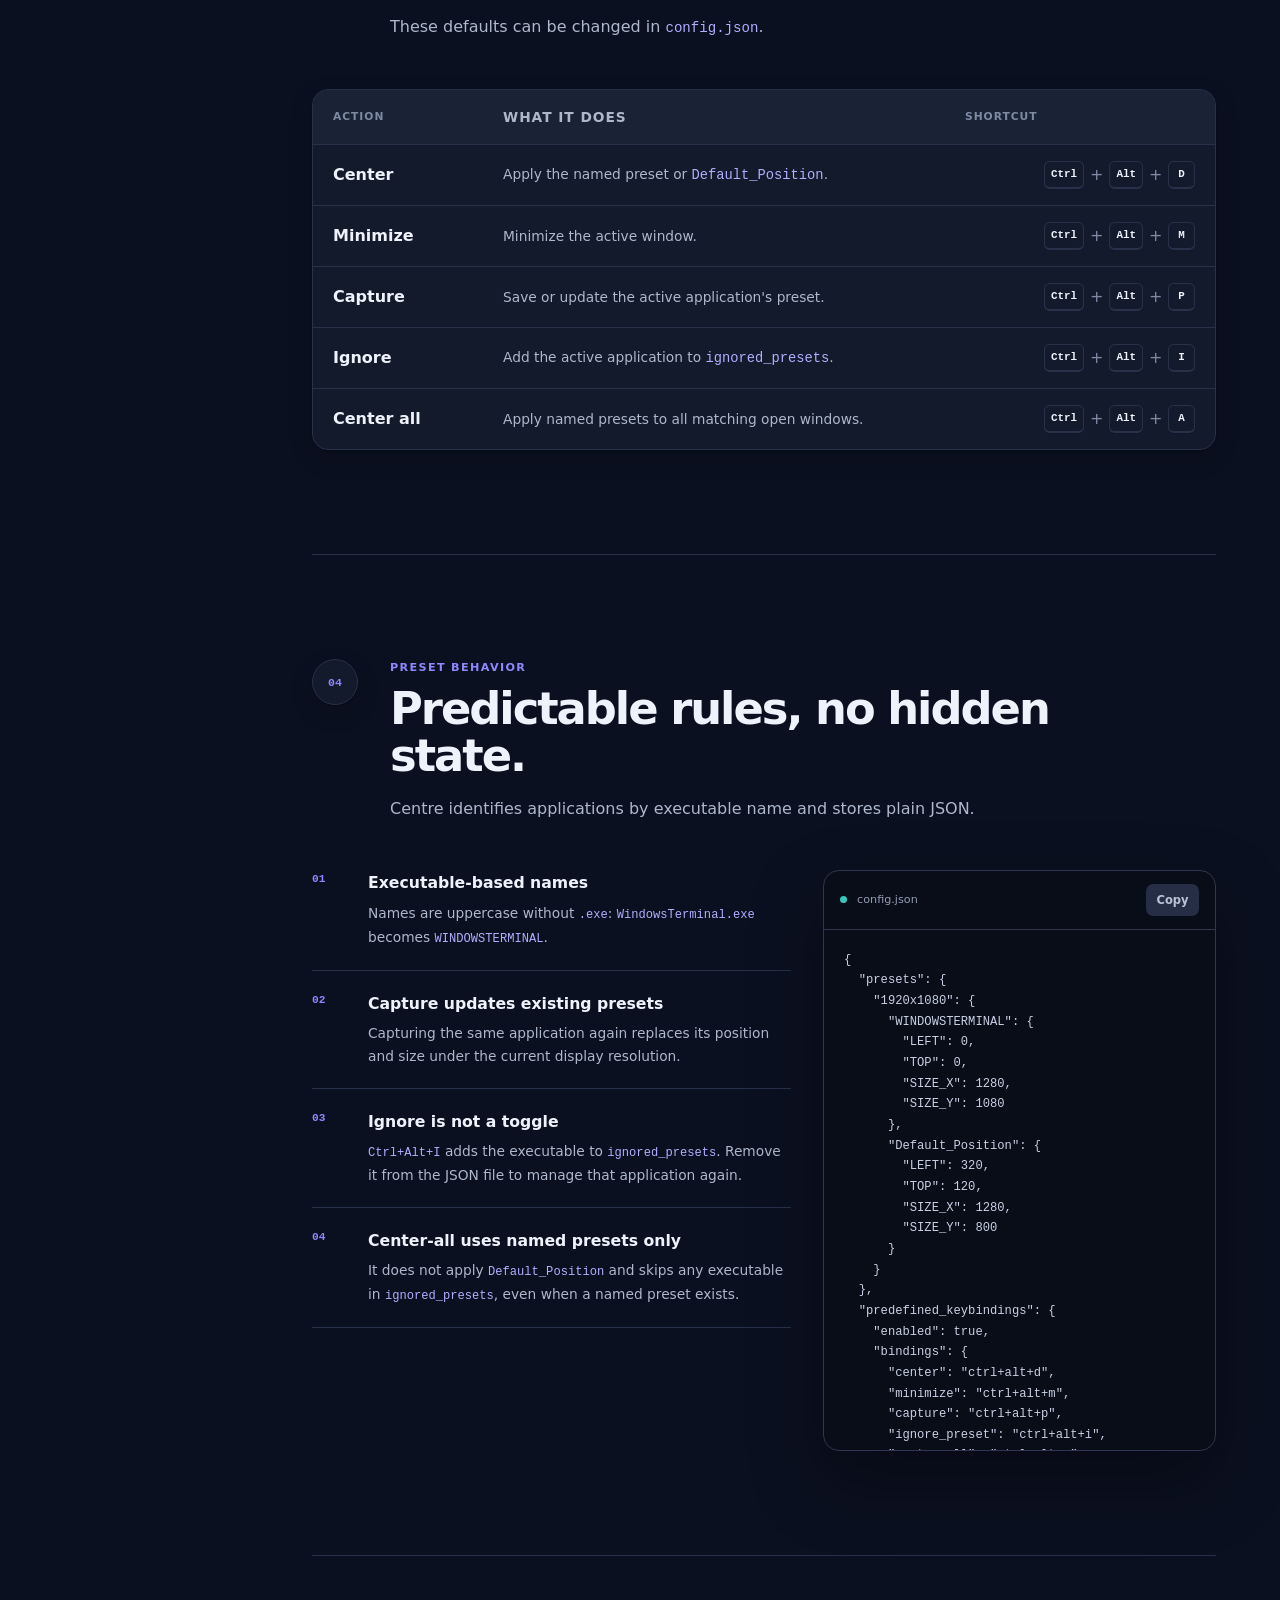
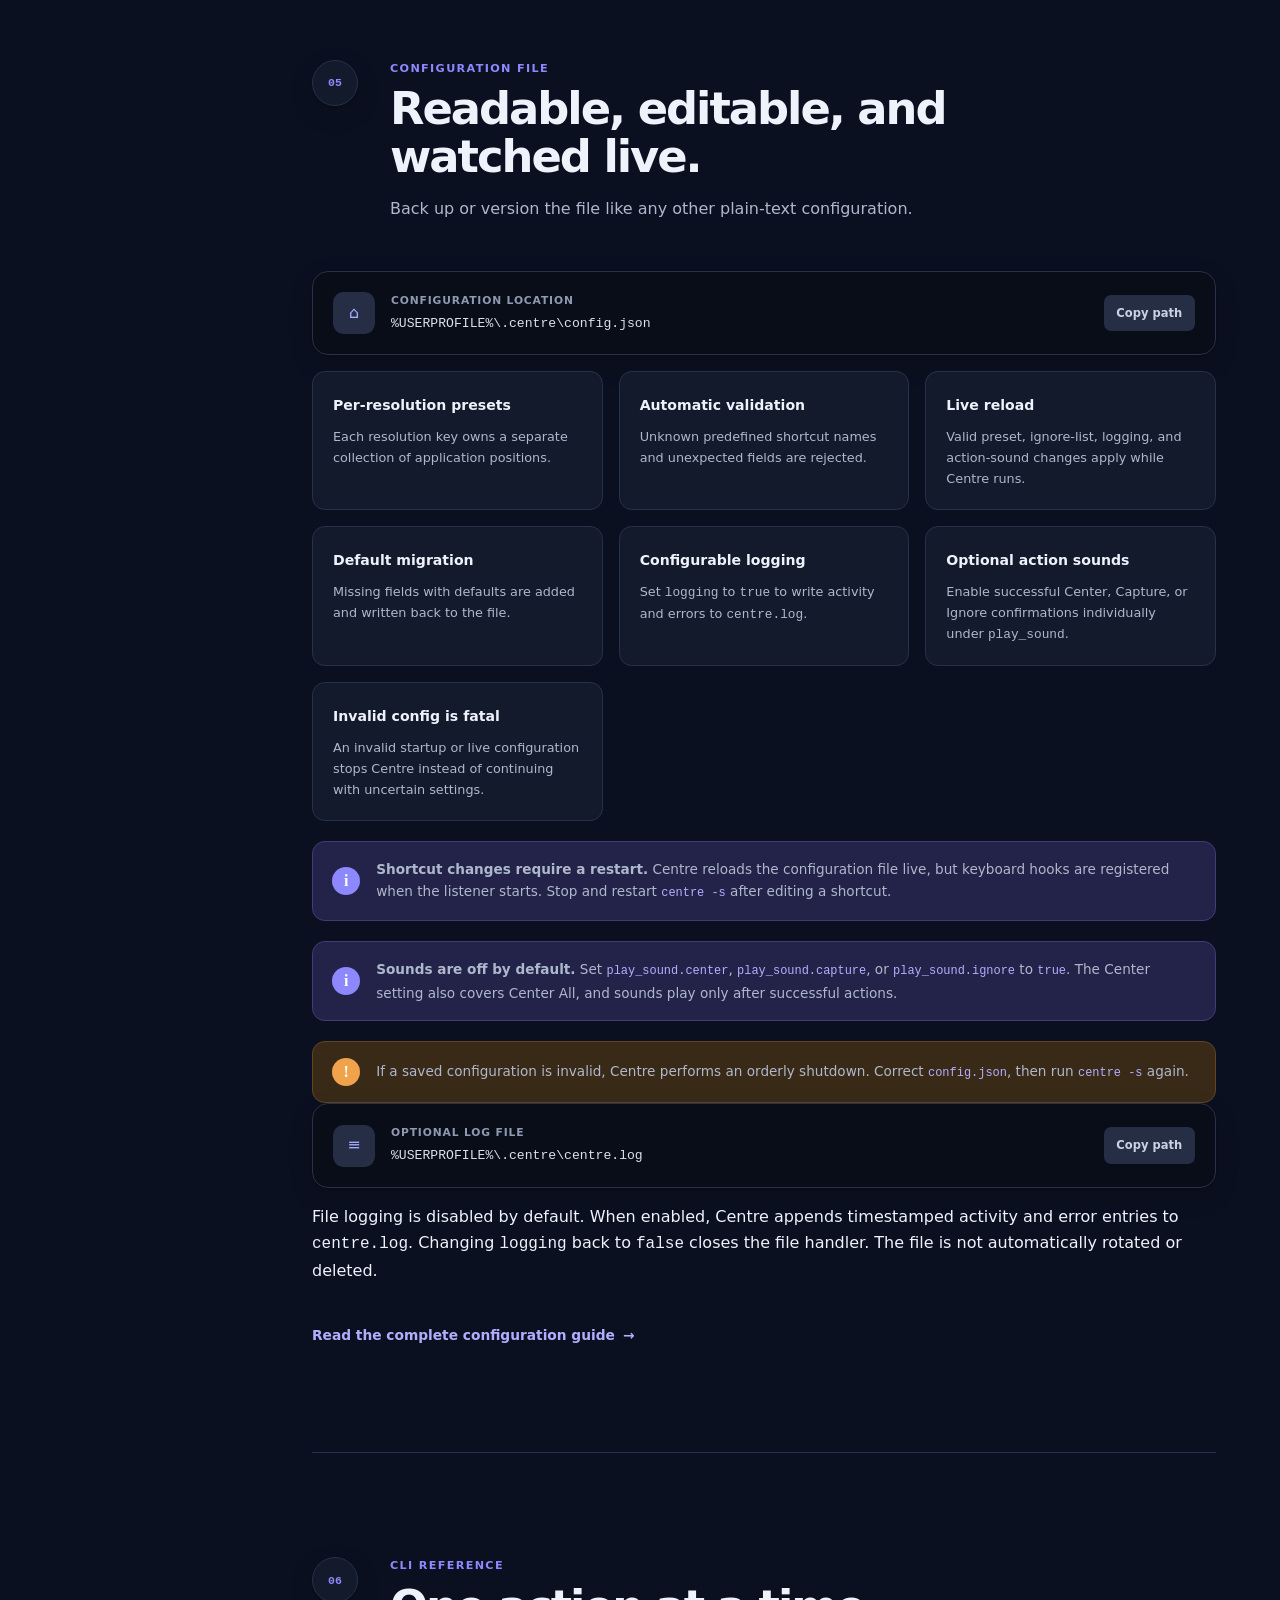
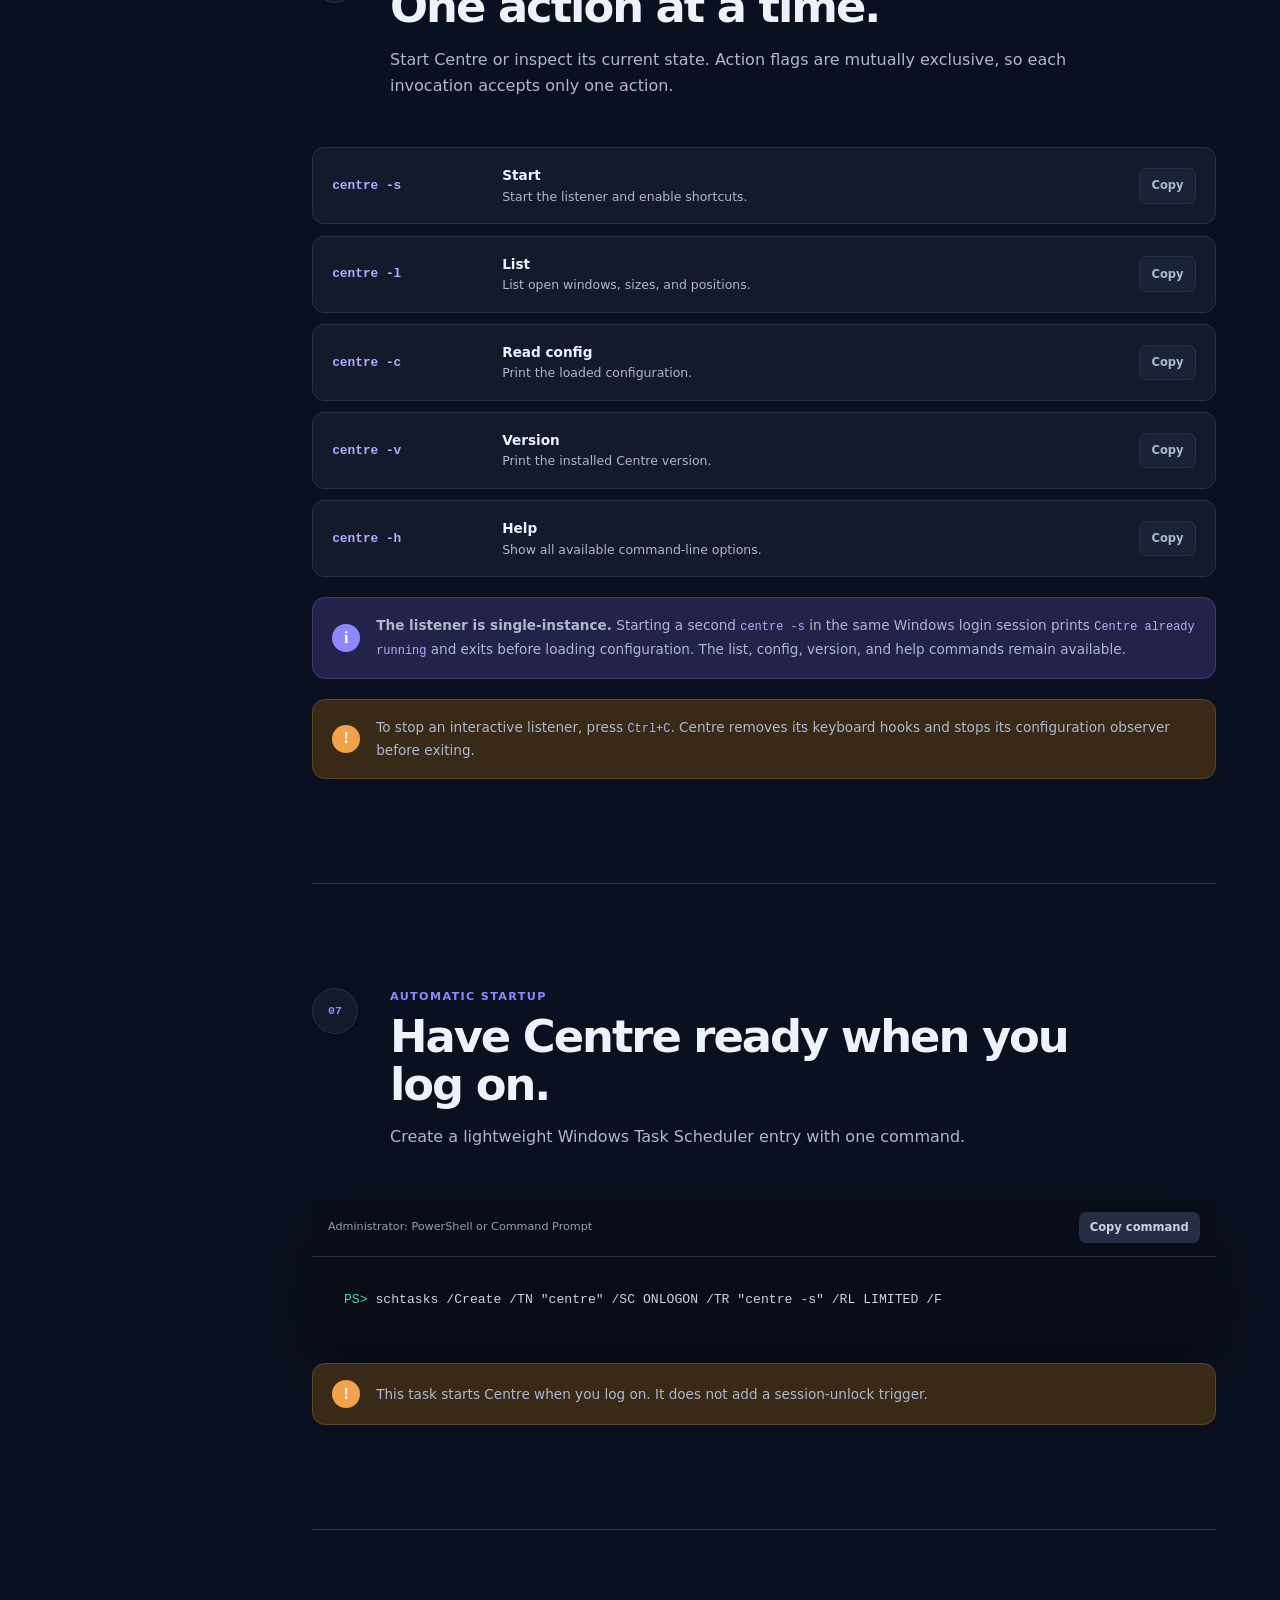
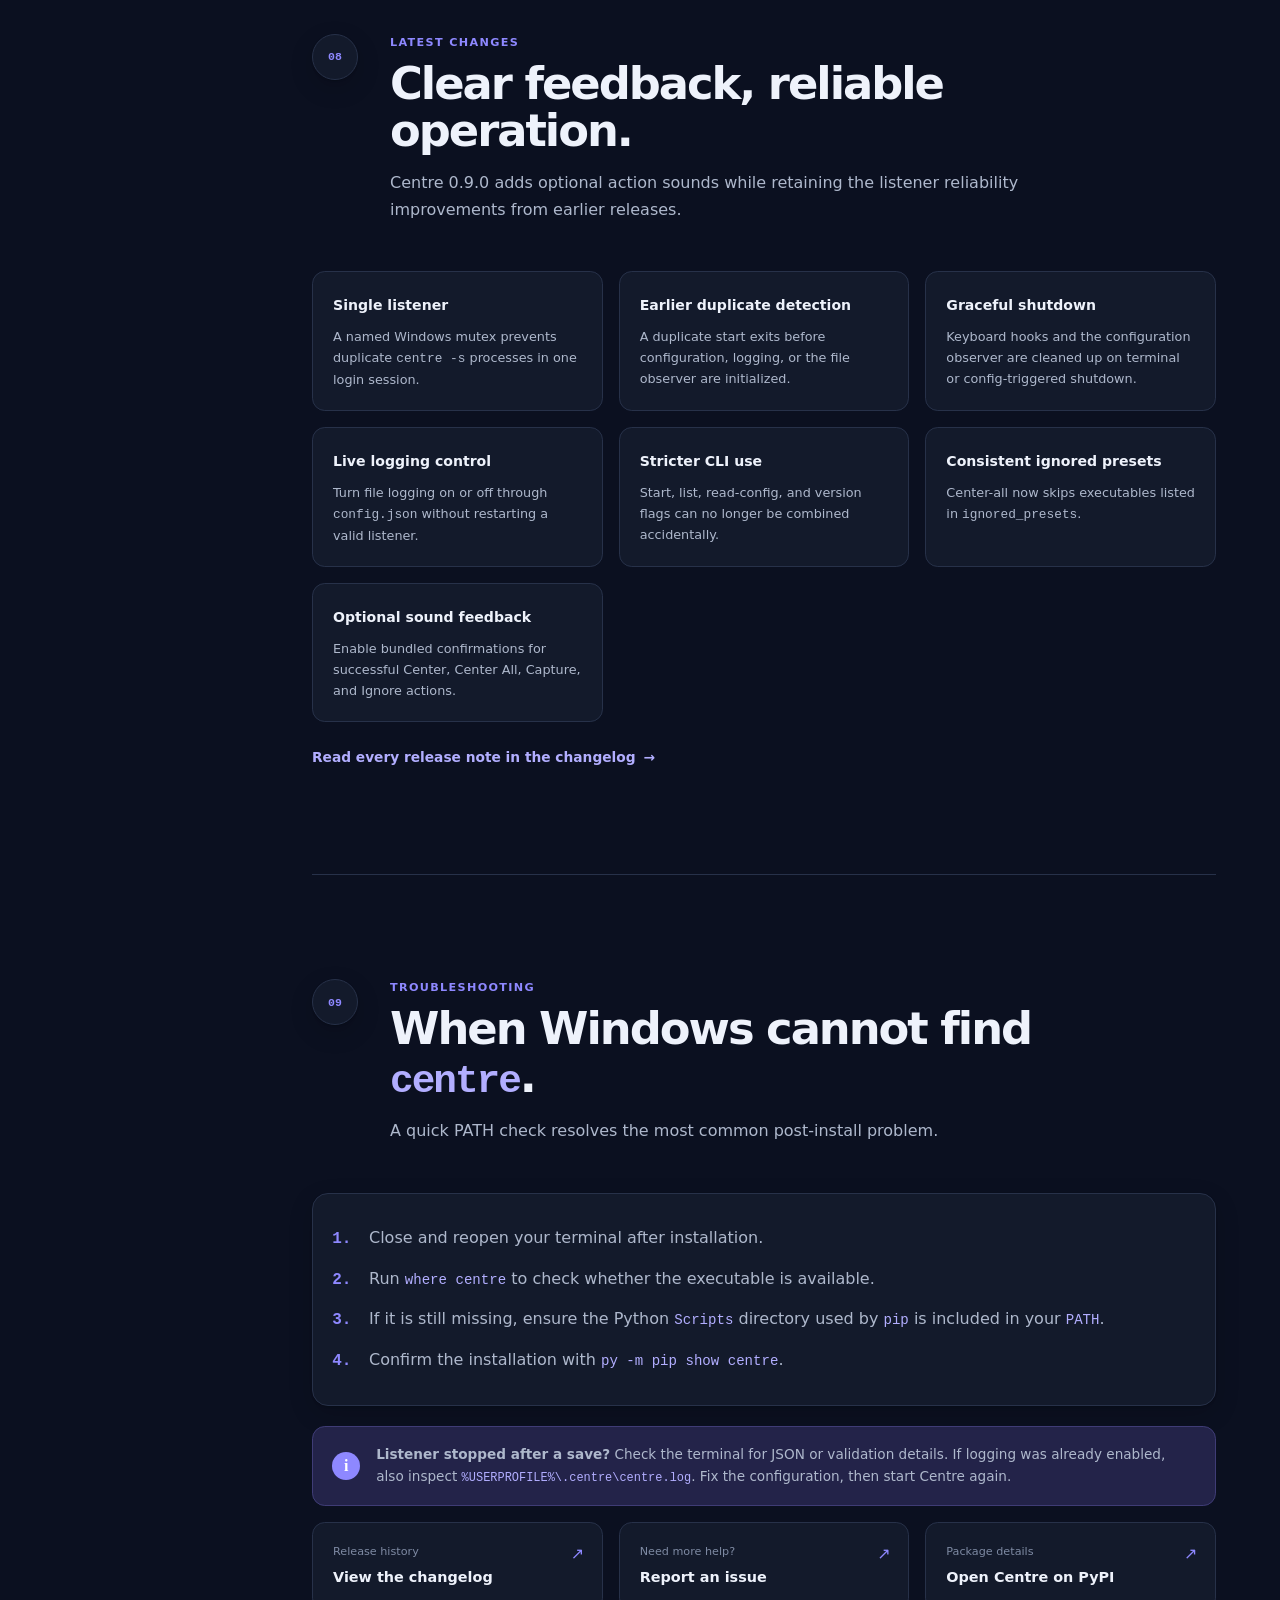
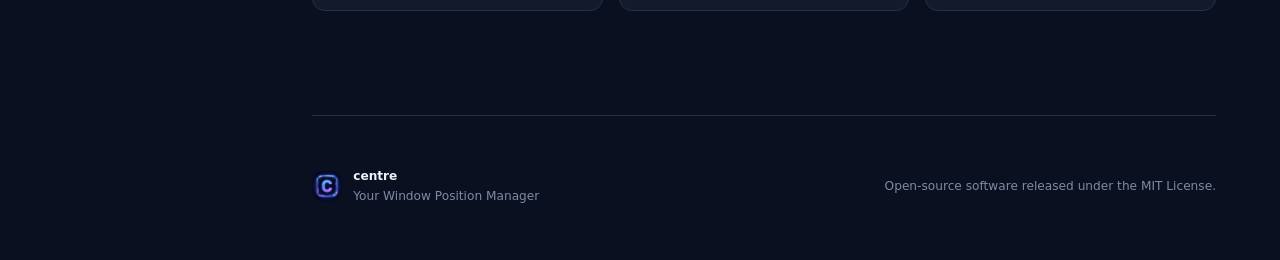
==== commit 9bcc4863: "feat: updated the docs/ to include action sounds" ====
--- a/docs/index.html
+++ b/docs/index.html
@@ -203,7 +203,7 @@
                 <article class="feature-card">
                     <span class="feature-icon">↻</span>
                     <h3>Live configuration</h3>
-                    <p>Valid presets, ignored applications, and logging changes load while the listener is running.</p>
+                    <p>Valid presets, ignored applications, logging, and sound changes load while the listener is running.</p>
                 </article>
 
                 <article class="feature-card feature-card-wide">
@@ -419,7 +419,12 @@
     }
   },
   "logging": false,
-  "ignored_presets": []
+  "ignored_presets": [],
+  "play_sound": {
+    "center": false,
+    "capture": false,
+    "ignore": false
+  }
 }</code></pre>
                 </aside>
             </div>
@@ -463,7 +468,7 @@
                 </article>
                 <article>
                     <strong>Live reload</strong>
-                    <p>Valid preset, ignore-list, and logging changes apply while Centre runs.</p>
+                    <p>Valid preset, ignore-list, logging, and action-sound changes apply while Centre runs.</p>
                 </article>
                 <article>
                     <strong>Default migration</strong>
@@ -472,6 +477,10 @@
                 <article>
                     <strong>Configurable logging</strong>
                     <p>Set <code>logging</code> to <code>true</code> to write activity and errors to <code>centre.log</code>.</p>
+                </article>
+                <article>
+                    <strong>Optional action sounds</strong>
+                    <p>Enable successful Center, Capture, or Ignore confirmations individually under <code>play_sound</code>.</p>
                 </article>
                 <article>
                     <strong>Invalid config is fatal</strong>
@@ -485,6 +494,16 @@
                     <strong>Shortcut changes require a restart.</strong> Centre reloads the
                     configuration file live, but keyboard hooks are registered when the
                     listener starts. Stop and restart <code>centre -s</code> after editing a shortcut.
+                </p>
+            </aside>
+
+            <aside class="note note-info">
+                <span class="note-mark">i</span>
+                <p>
+                    <strong>Sounds are off by default.</strong> Set <code>play_sound.center</code>,
+                    <code>play_sound.capture</code>, or <code>play_sound.ignore</code> to
+                    <code>true</code>. The Center setting also covers Center All, and sounds
+                    play only after successful actions.
                 </p>
             </aside>
 
@@ -628,8 +647,8 @@
                 <span class="section-number">08</span>
                 <div>
                     <p class="kicker">Latest changes</p>
-                    <h2>Safer startup, shutdown, and diagnostics.</h2>
-                    <p>Centre 0.8.2 and 0.8.3 focused on making the listener easier to operate and troubleshoot.</p>
+                    <h2>Clear feedback, reliable operation.</h2>
+                    <p>Centre 0.9.0 adds optional action sounds while retaining the listener reliability improvements from earlier releases.</p>
                 </div>
             </div>
 
@@ -657,6 +676,10 @@
                 <article>
                     <strong>Consistent ignored presets</strong>
                     <p>Center-all now skips executables listed in <code>ignored_presets</code>.</p>
+                </article>
+                <article>
+                    <strong>Optional sound feedback</strong>
+                    <p>Enable bundled confirmations for successful Center, Center All, Capture, and Ignore actions.</p>
                 </article>
             </div>
 
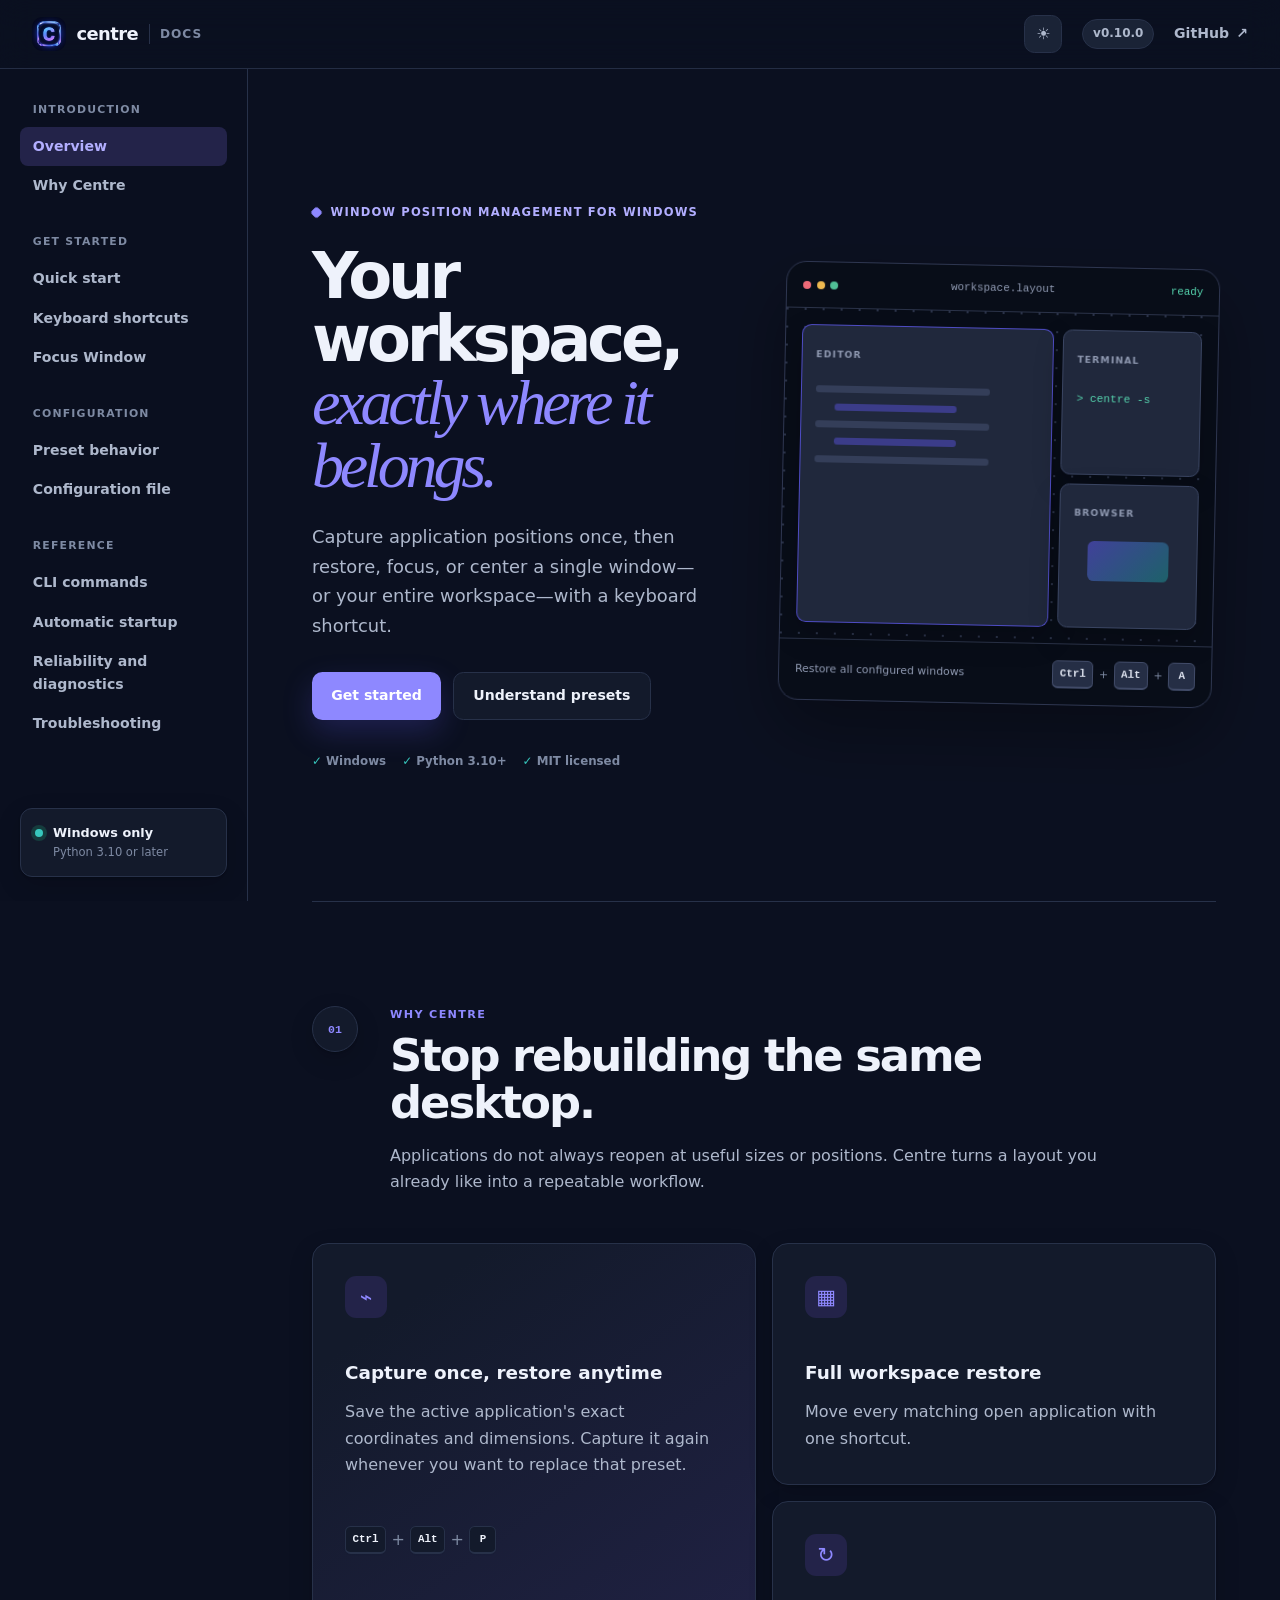
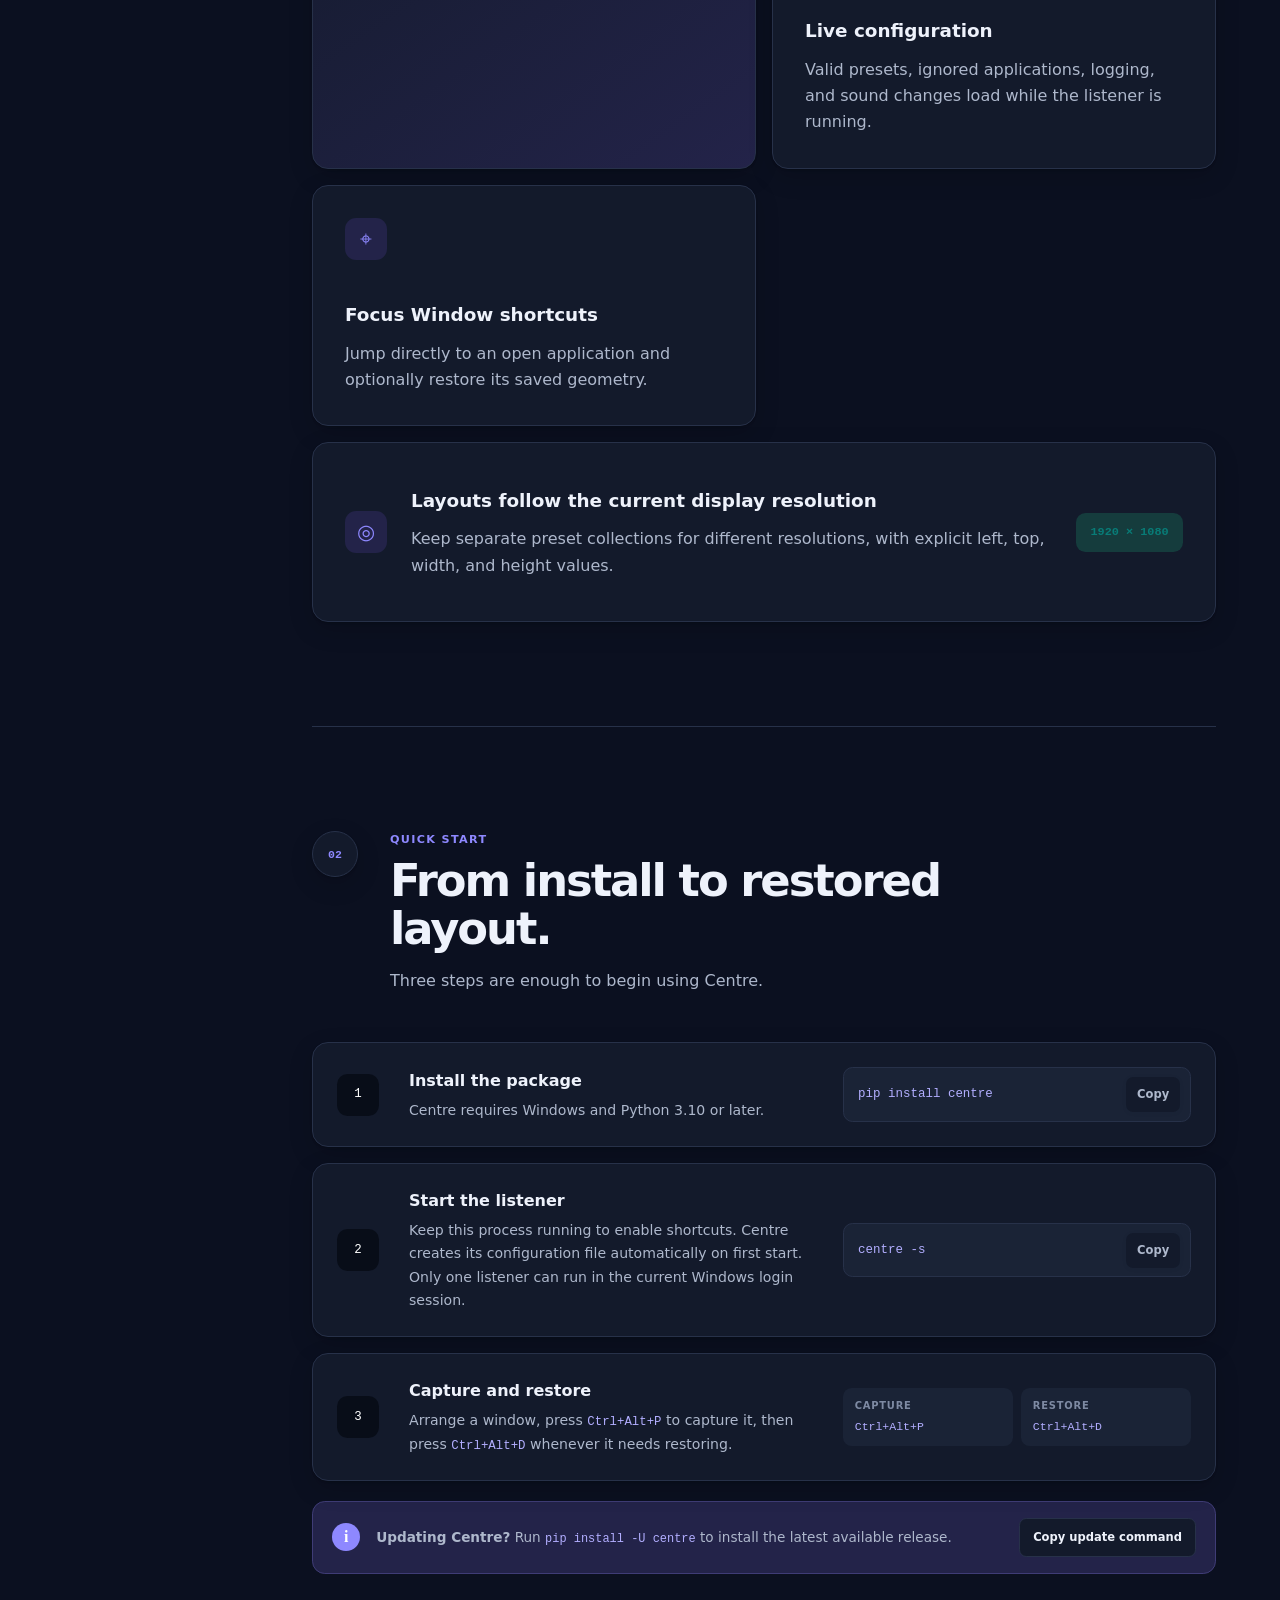
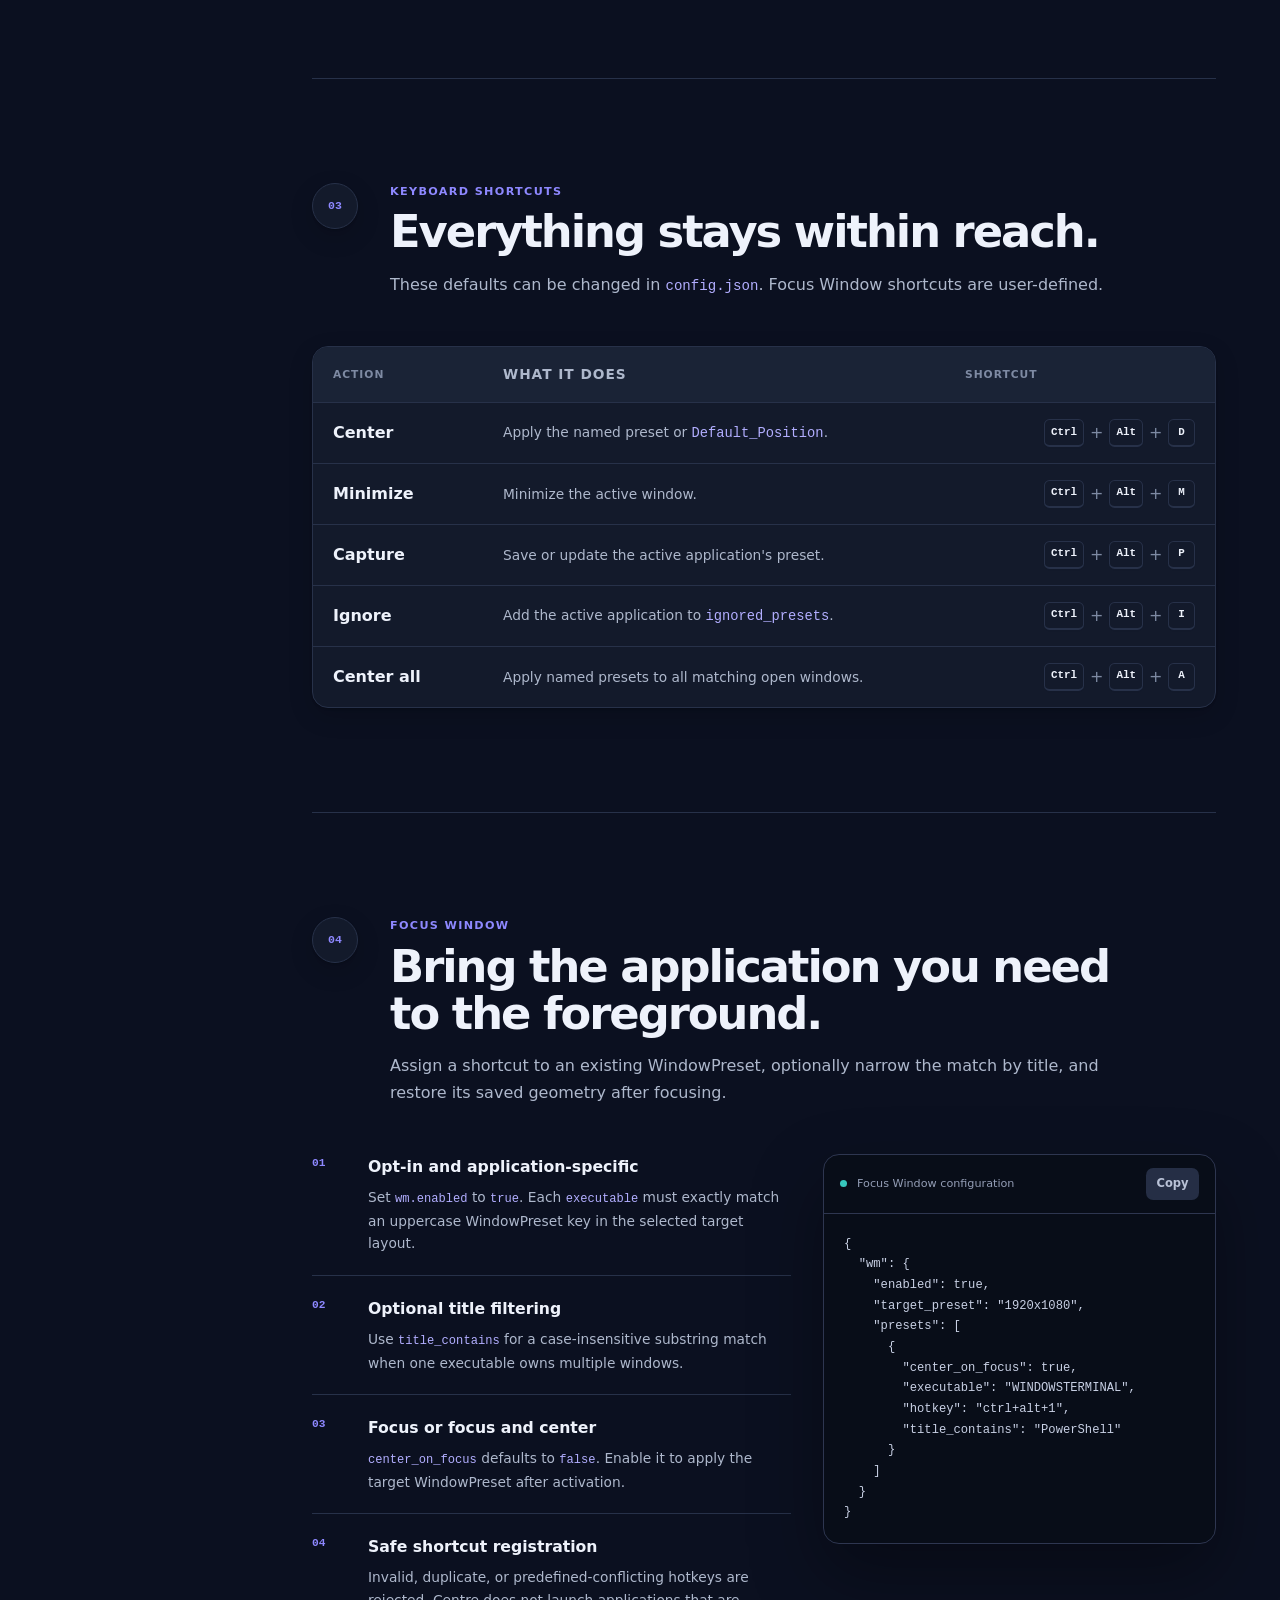
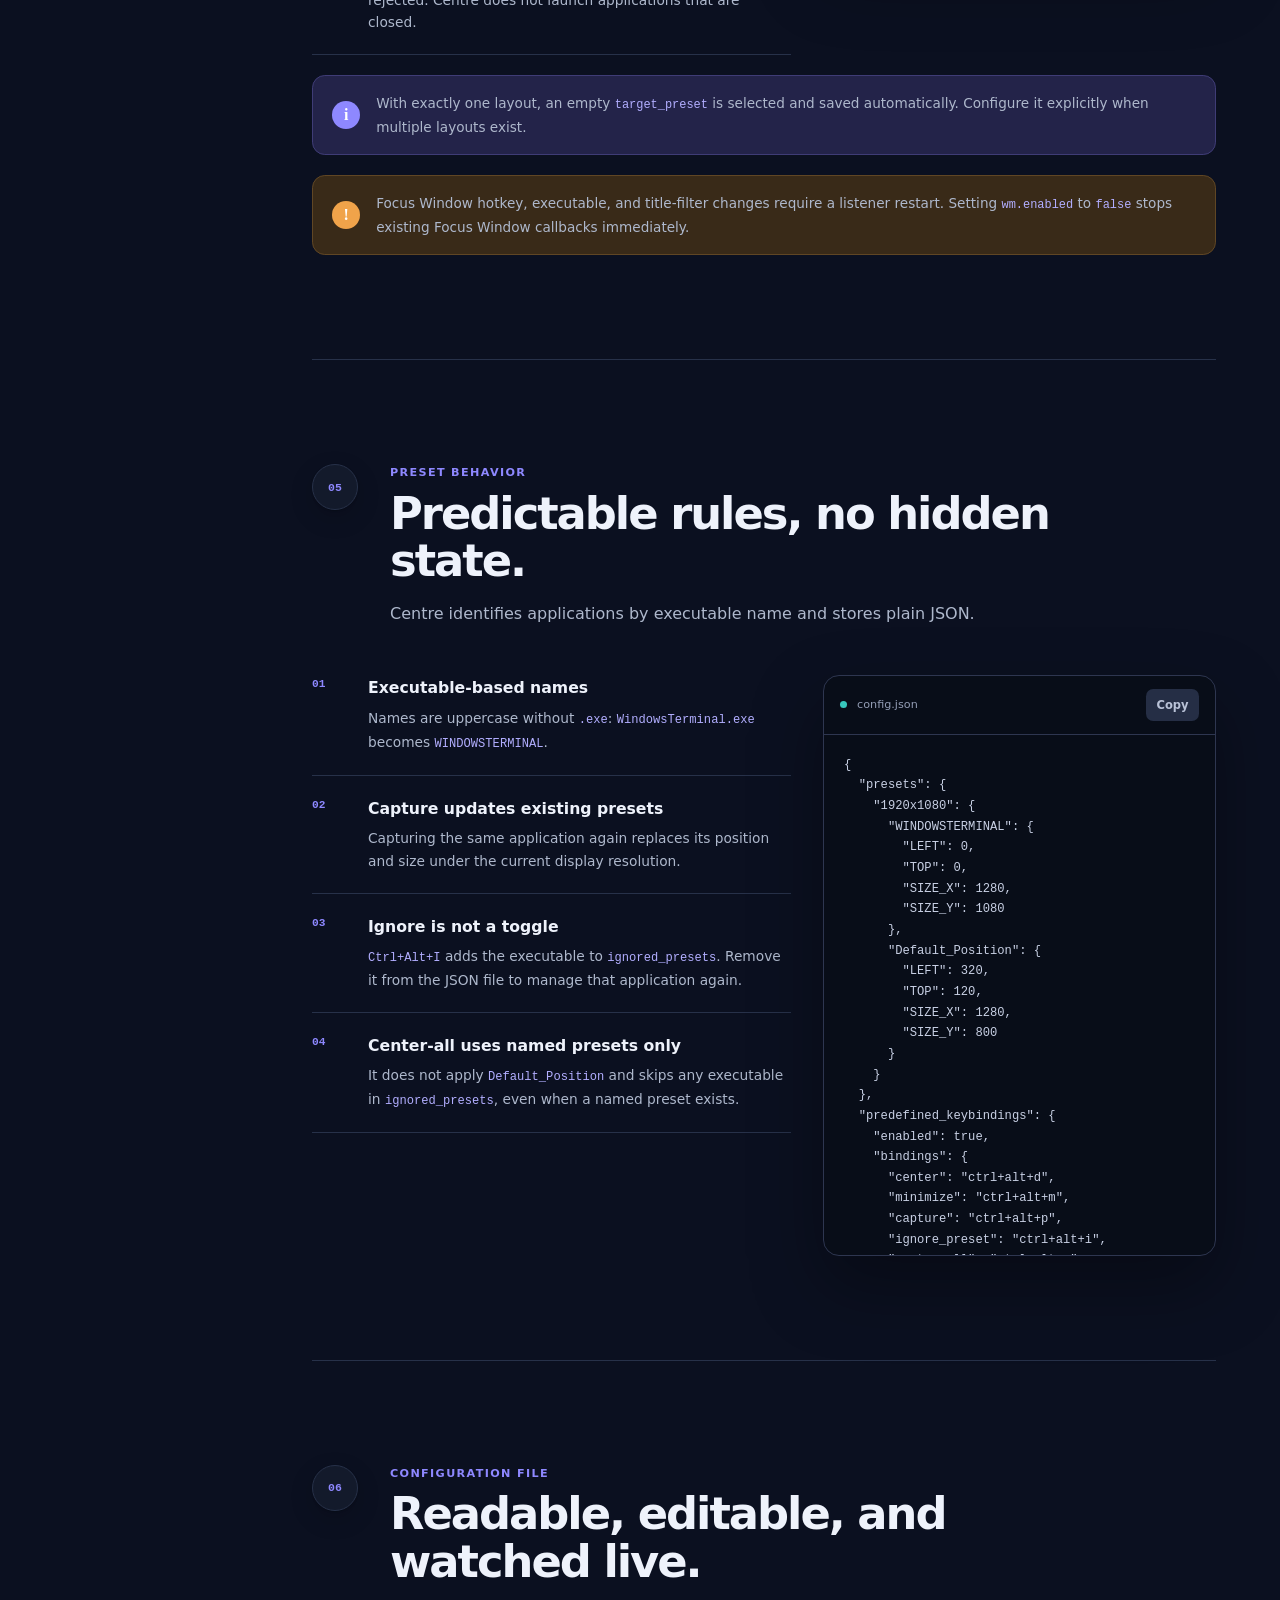
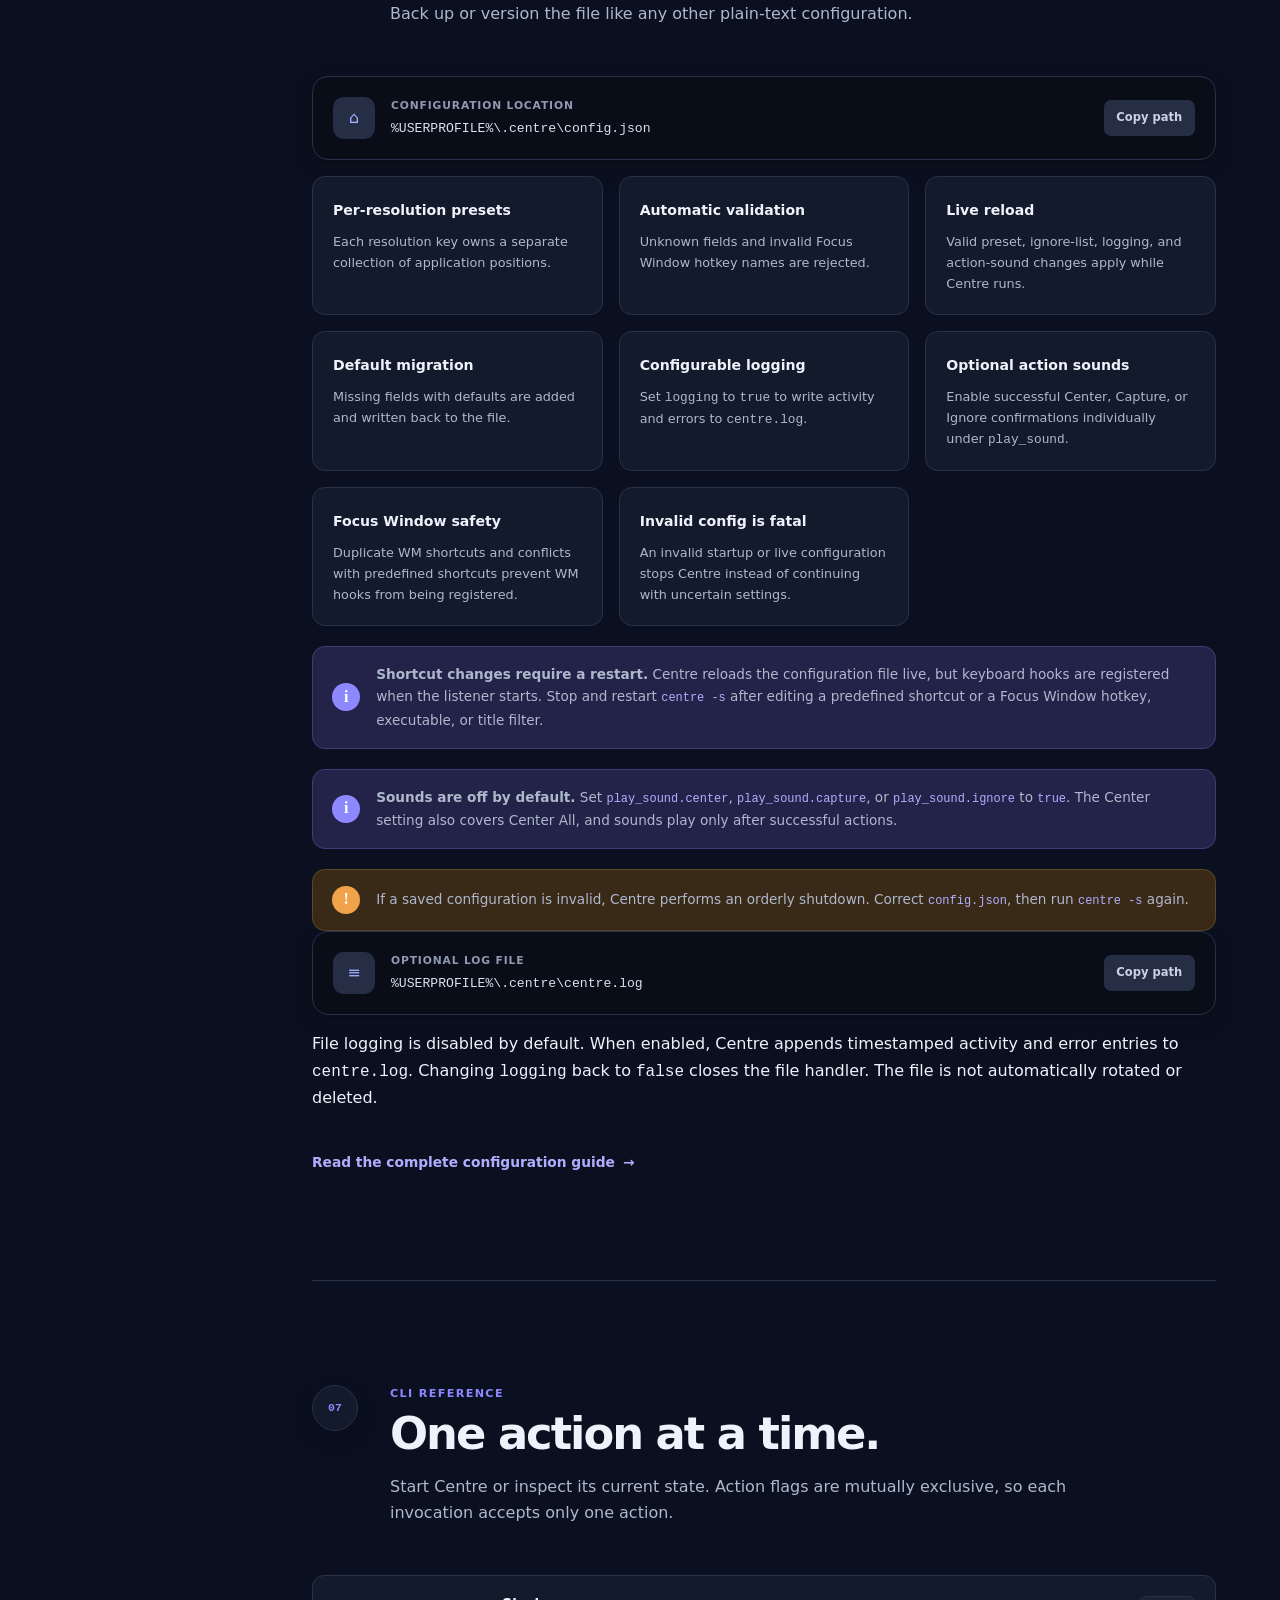
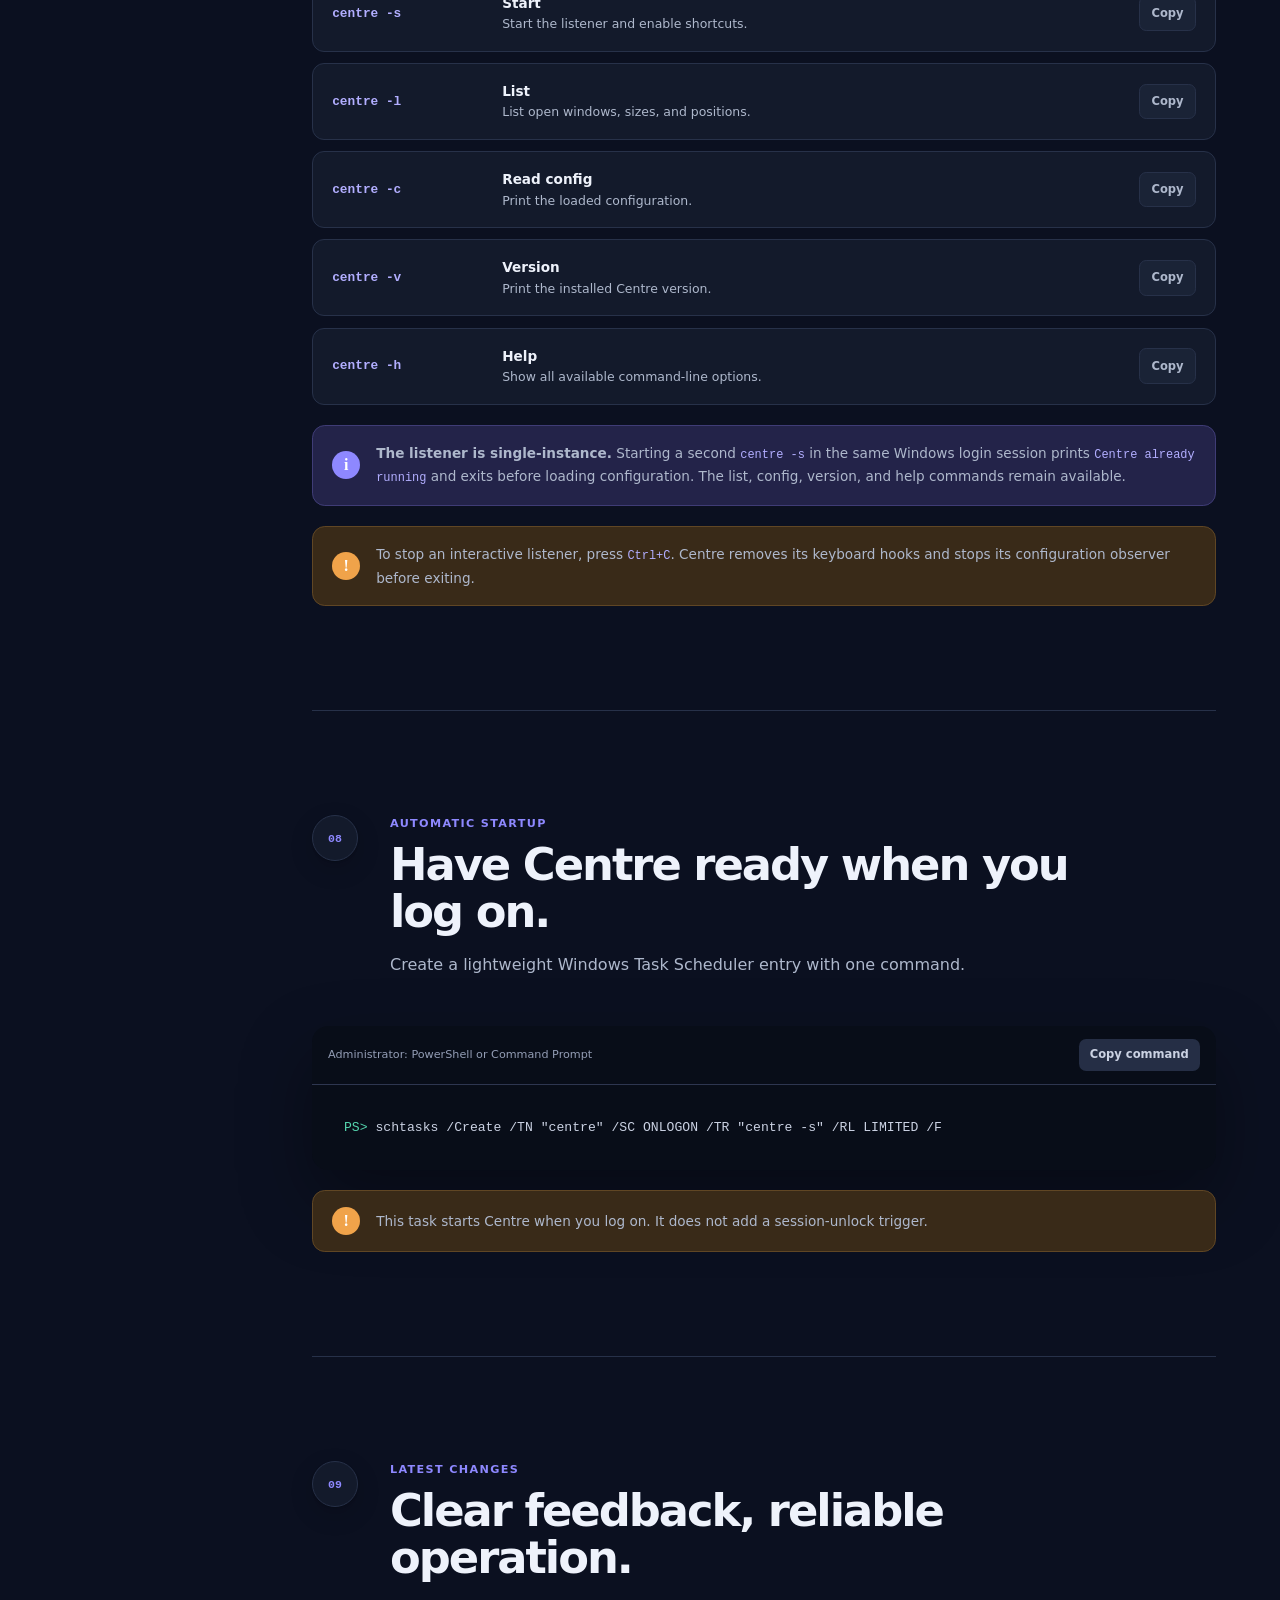
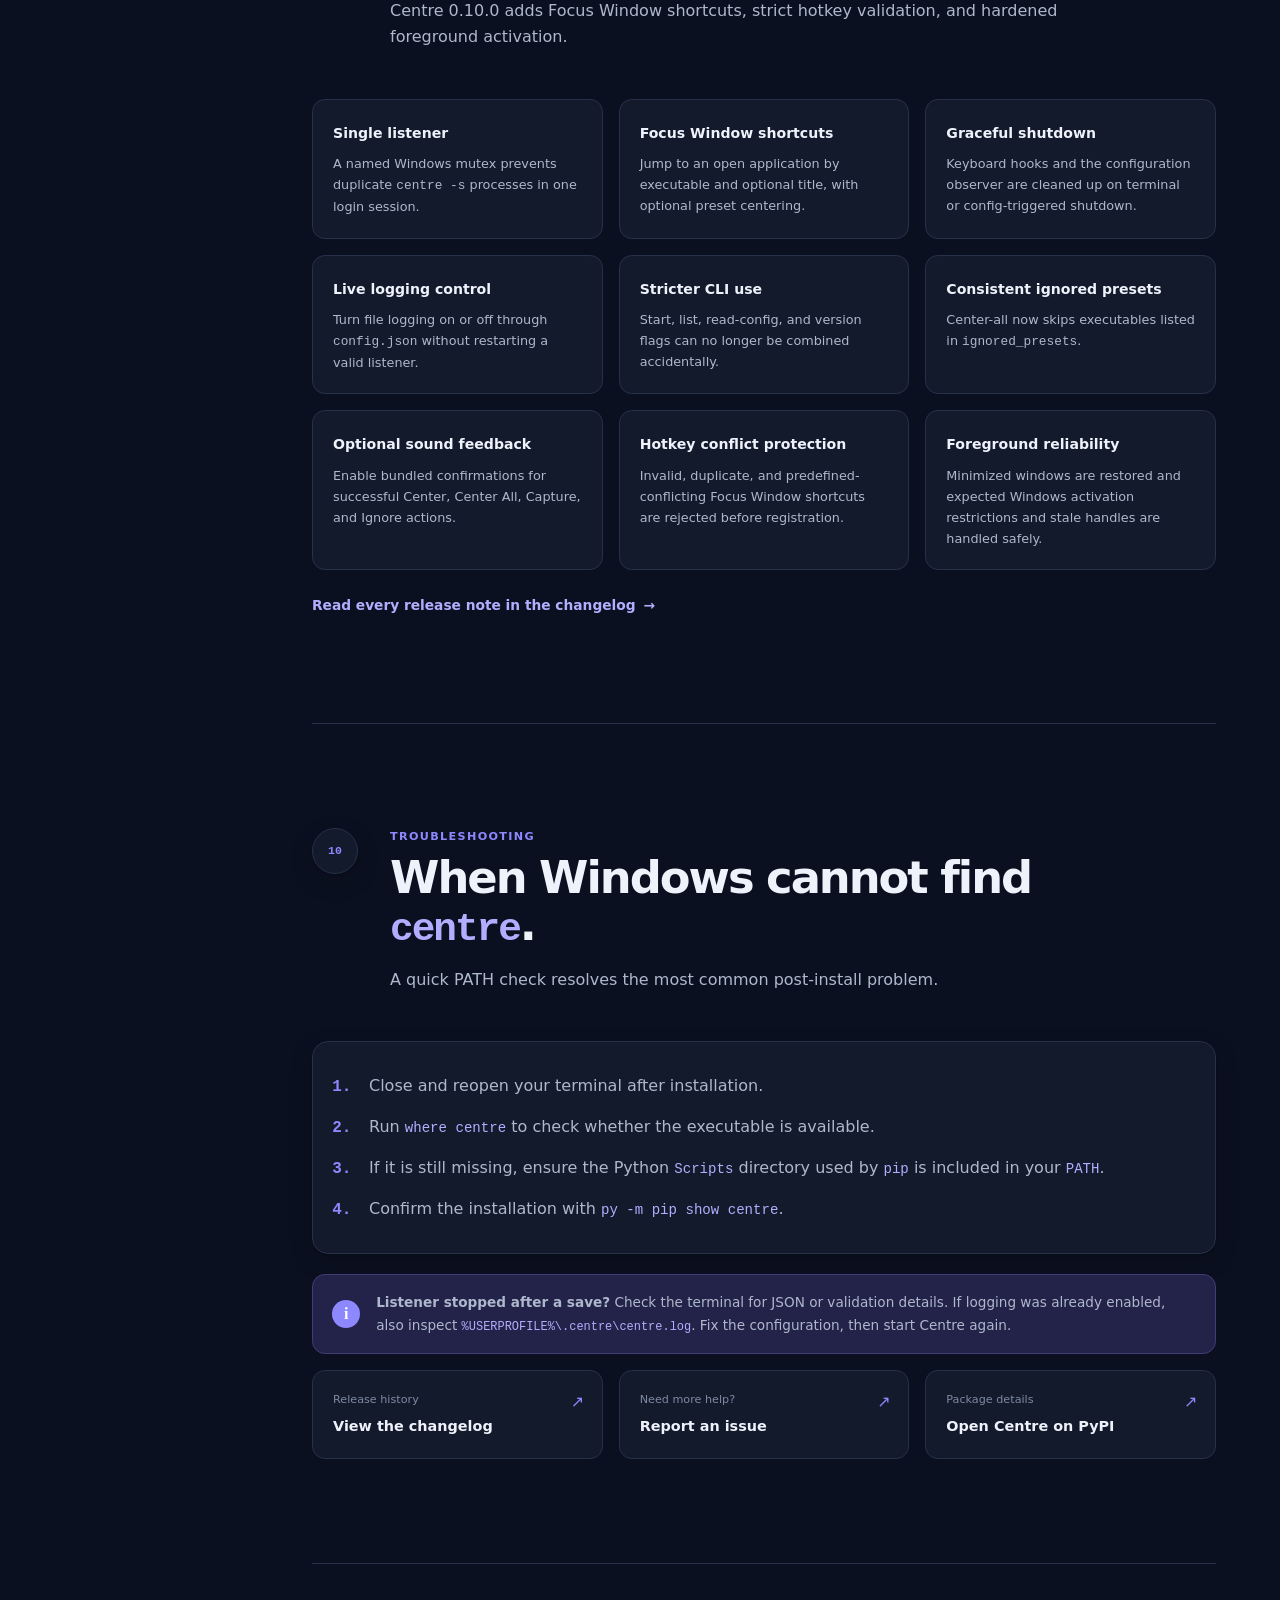
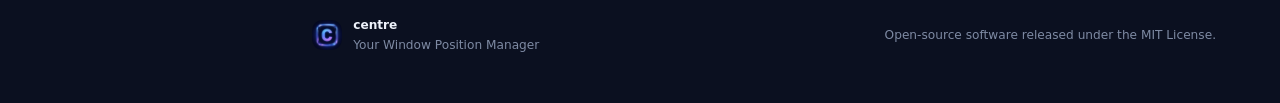
==== commit c1e86819: "update: docs index.html as of v0.10.0" ====
--- a/docs/index.html
+++ b/docs/index.html
@@ -55,7 +55,7 @@
                 <span class="theme-icon-light" aria-hidden="true">☀</span>
                 <span class="theme-icon-dark" aria-hidden="true">☾</span>
             </button>
-            <span class="version-pill">v0.8.3</span>
+            <span class="version-pill">v0.10.0</span>
             <a
                     class="github-link"
                     href="https://github.com/JackScott7/centre"
@@ -82,6 +82,7 @@
                 <p>Get started</p>
                 <a class="nav-link" href="#quick-start">Quick start</a>
                 <a class="nav-link" href="#shortcuts">Keyboard shortcuts</a>
+                <a class="nav-link" href="#focus-window">Focus Window</a>
             </div>
 
             <div class="nav-group">
@@ -121,8 +122,8 @@
                 <h1>Your workspace,<br><em>exactly where it belongs.</em></h1>
 
                 <p class="hero-lead">
-                    Capture application positions once, then restore a single window
-                    or your entire workspace with a keyboard shortcut.
+                    Capture application positions once, then restore, focus, or center
+                    a single window—or your entire workspace—with a keyboard shortcut.
                 </p>
 
                 <div class="hero-actions">
@@ -206,6 +207,12 @@
                     <p>Valid presets, ignored applications, logging, and sound changes load while the listener is running.</p>
                 </article>
 
+                <article class="feature-card">
+                    <span class="feature-icon">⌖</span>
+                    <h3>Focus Window shortcuts</h3>
+                    <p>Jump directly to an open application and optionally restore its saved geometry.</p>
+                </article>
+
                 <article class="feature-card feature-card-wide">
                     <span class="feature-icon">◎</span>
                     <div>
@@ -292,7 +299,7 @@
                 <div>
                     <p class="kicker">Keyboard shortcuts</p>
                     <h2>Everything stays within reach.</h2>
-                    <p>These defaults can be changed in <code>config.json</code>.</p>
+                    <p>These defaults can be changed in <code>config.json</code>. Focus Window shortcuts are user-defined.</p>
                 </div>
             </div>
 
@@ -330,9 +337,107 @@
             </div>
         </section>
 
+        <section id="focus-window" class="doc-section observed-section">
+            <div class="section-intro">
+                <span class="section-number">04</span>
+                <div>
+                    <p class="kicker">Focus Window</p>
+                    <h2>Bring the application you need to the foreground.</h2>
+                    <p>
+                        Assign a shortcut to an existing WindowPreset, optionally narrow
+                        the match by title, and restore its saved geometry after focusing.
+                    </p>
+                </div>
+            </div>
+
+            <div class="rules-layout">
+                <div class="rules-list">
+                    <article>
+                        <span>01</span>
+                        <div>
+                            <h3>Opt-in and application-specific</h3>
+                            <p>
+                                Set <code>wm.enabled</code> to <code>true</code>. Each
+                                <code>executable</code> must exactly match an uppercase
+                                WindowPreset key in the selected target layout.
+                            </p>
+                        </div>
+                    </article>
+                    <article>
+                        <span>02</span>
+                        <div>
+                            <h3>Optional title filtering</h3>
+                            <p>
+                                Use <code>title_contains</code> for a case-insensitive
+                                substring match when one executable owns multiple windows.
+                            </p>
+                        </div>
+                    </article>
+                    <article>
+                        <span>03</span>
+                        <div>
+                            <h3>Focus or focus and center</h3>
+                            <p>
+                                <code>center_on_focus</code> defaults to <code>false</code>.
+                                Enable it to apply the target WindowPreset after activation.
+                            </p>
+                        </div>
+                    </article>
+                    <article>
+                        <span>04</span>
+                        <div>
+                            <h3>Safe shortcut registration</h3>
+                            <p>
+                                Invalid, duplicate, or predefined-conflicting hotkeys are
+                                rejected. Centre does not launch applications that are closed.
+                            </p>
+                        </div>
+                    </article>
+                </div>
+
+                <aside class="code-card">
+                    <div class="code-card-header">
+                        <span><i></i> Focus Window configuration</span>
+                        <button type="button" data-copy-target="#focus-window-example">Copy</button>
+                    </div>
+                    <pre id="focus-window-example"><code>{
+  "wm": {
+    "enabled": true,
+    "target_preset": "1920x1080",
+    "presets": [
+      {
+        "center_on_focus": true,
+        "executable": "WINDOWSTERMINAL",
+        "hotkey": "ctrl+alt+1",
+        "title_contains": "PowerShell"
+      }
+    ]
+  }
+}</code></pre>
+                </aside>
+            </div>
+
+            <aside class="note note-info">
+                <span class="note-mark">i</span>
+                <p>
+                    With exactly one layout, an empty <code>target_preset</code> is selected
+                    and saved automatically. Configure it explicitly when multiple layouts exist.
+                </p>
+            </aside>
+
+            <aside class="note note-warning">
+                <span class="note-mark">!</span>
+                <p>
+                    Focus Window hotkey, executable, and title-filter changes require a
+                    listener restart. Setting <code>wm.enabled</code> to <code>false</code>
+                    stops existing Focus Window callbacks immediately.
+                </p>
+            </aside>
+        </section>
+
         <section id="presets" class="doc-section observed-section">
             <div class="section-intro">
-                <span class="section-number">04</span>
+                <span class="section-number">05</span>
                 <div>
                     <p class="kicker">Preset behavior</p>
                     <h2>Predictable rules, no hidden state.</h2>
@@ -418,6 +523,11 @@
       "center_all": "ctrl+alt+a"
     }
   },
+  "wm": {
+    "enabled": false,
+    "target_preset": "",
+    "presets": []
+  },
   "logging": false,
   "ignored_presets": [],
   "play_sound": {
@@ -432,7 +542,7 @@
 
         <section id="configuration" class="doc-section observed-section">
             <div class="section-intro">
-                <span class="section-number">05</span>
+                <span class="section-number">06</span>
                 <div>
                     <p class="kicker">Configuration file</p>
                     <h2>Readable, editable, and watched live.</h2>
@@ -464,7 +574,7 @@
                 </article>
                 <article>
                     <strong>Automatic validation</strong>
-                    <p>Unknown predefined shortcut names and unexpected fields are rejected.</p>
+                    <p>Unknown fields and invalid Focus Window hotkey names are rejected.</p>
                 </article>
                 <article>
                     <strong>Live reload</strong>
@@ -483,6 +593,10 @@
                     <p>Enable successful Center, Capture, or Ignore confirmations individually under <code>play_sound</code>.</p>
                 </article>
                 <article>
+                    <strong>Focus Window safety</strong>
+                    <p>Duplicate WM shortcuts and conflicts with predefined shortcuts prevent WM hooks from being registered.</p>
+                </article>
+                <article>
                     <strong>Invalid config is fatal</strong>
                     <p>An invalid startup or live configuration stops Centre instead of continuing with uncertain settings.</p>
                 </article>
@@ -493,7 +607,8 @@
                 <p>
                     <strong>Shortcut changes require a restart.</strong> Centre reloads the
                     configuration file live, but keyboard hooks are registered when the
-                    listener starts. Stop and restart <code>centre -s</code> after editing a shortcut.
+                    listener starts. Stop and restart <code>centre -s</code> after editing a
+                    predefined shortcut or a Focus Window hotkey, executable, or title filter.
                 </p>
             </aside>
 
@@ -551,7 +666,7 @@
 
         <section id="cli" class="doc-section observed-section">
             <div class="section-intro">
-                <span class="section-number">06</span>
+                <span class="section-number">07</span>
                 <div>
                     <p class="kicker">CLI reference</p>
                     <h2>One action at a time.</h2>
@@ -611,7 +726,7 @@
 
         <section id="automatic-startup" class="doc-section observed-section">
             <div class="section-intro">
-                <span class="section-number">07</span>
+                <span class="section-number">08</span>
                 <div>
                     <p class="kicker">Automatic startup</p>
                     <h2>Have Centre ready when you log on.</h2>
@@ -644,11 +759,11 @@
 
         <section id="reliability" class="doc-section observed-section">
             <div class="section-intro">
-                <span class="section-number">08</span>
+                <span class="section-number">09</span>
                 <div>
                     <p class="kicker">Latest changes</p>
                     <h2>Clear feedback, reliable operation.</h2>
-                    <p>Centre 0.9.0 adds optional action sounds while retaining the listener reliability improvements from earlier releases.</p>
+                    <p>Centre 0.10.0 adds Focus Window shortcuts, strict hotkey validation, and hardened foreground activation.</p>
                 </div>
             </div>
 
@@ -658,8 +773,8 @@
                     <p>A named Windows mutex prevents duplicate <code>centre -s</code> processes in one login session.</p>
                 </article>
                 <article>
-                    <strong>Earlier duplicate detection</strong>
-                    <p>A duplicate start exits before configuration, logging, or the file observer are initialized.</p>
+                    <strong>Focus Window shortcuts</strong>
+                    <p>Jump to an open application by executable and optional title, with optional preset centering.</p>
                 </article>
                 <article>
                     <strong>Graceful shutdown</strong>
@@ -680,6 +795,14 @@
                 <article>
                     <strong>Optional sound feedback</strong>
                     <p>Enable bundled confirmations for successful Center, Center All, Capture, and Ignore actions.</p>
+                </article>
+                <article>
+                    <strong>Hotkey conflict protection</strong>
+                    <p>Invalid, duplicate, and predefined-conflicting Focus Window shortcuts are rejected before registration.</p>
+                </article>
+                <article>
+                    <strong>Foreground reliability</strong>
+                    <p>Minimized windows are restored and expected Windows activation restrictions and stale handles are handled safely.</p>
                 </article>
             </div>
 
@@ -695,7 +818,7 @@
 
         <section id="troubleshooting" class="doc-section observed-section">
             <div class="section-intro">
-                <span class="section-number">09</span>
+                <span class="section-number">10</span>
                 <div>
                     <p class="kicker">Troubleshooting</p>
                     <h2>When Windows cannot find <code>centre</code>.</h2>
